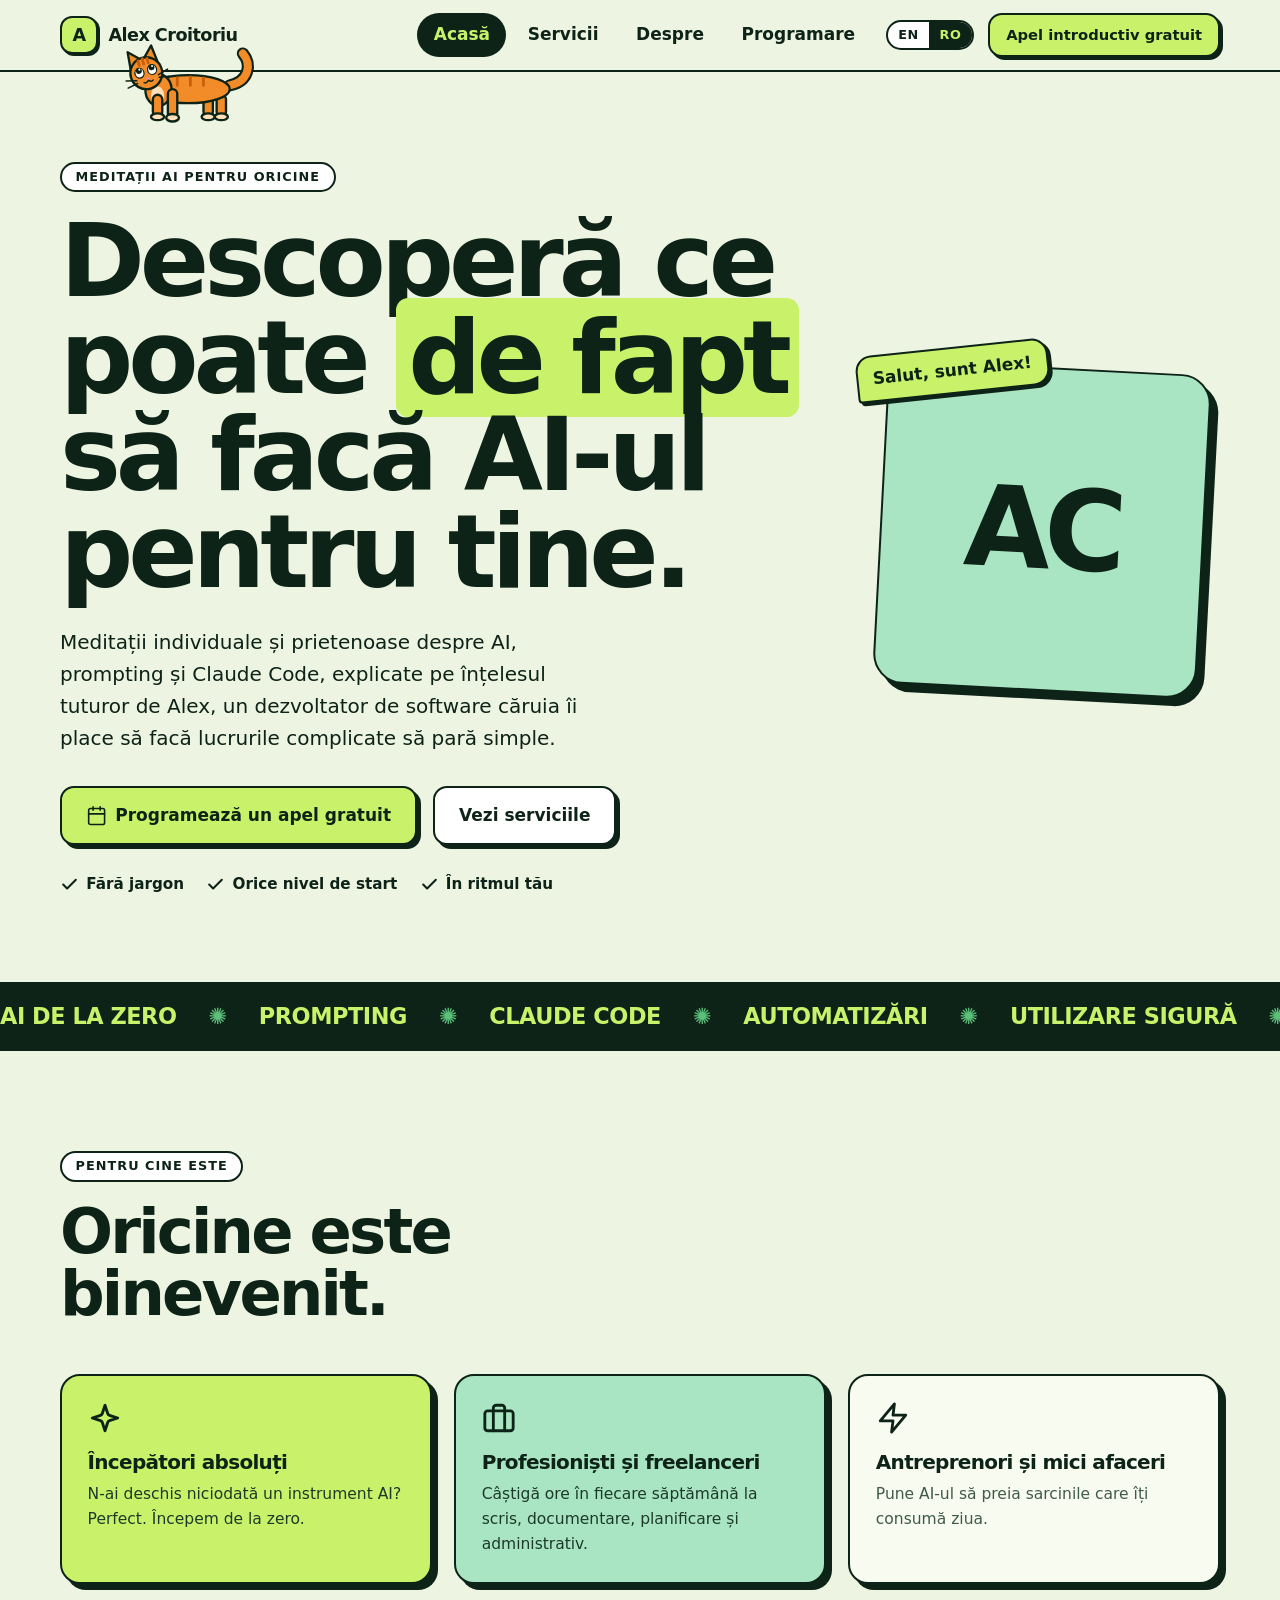
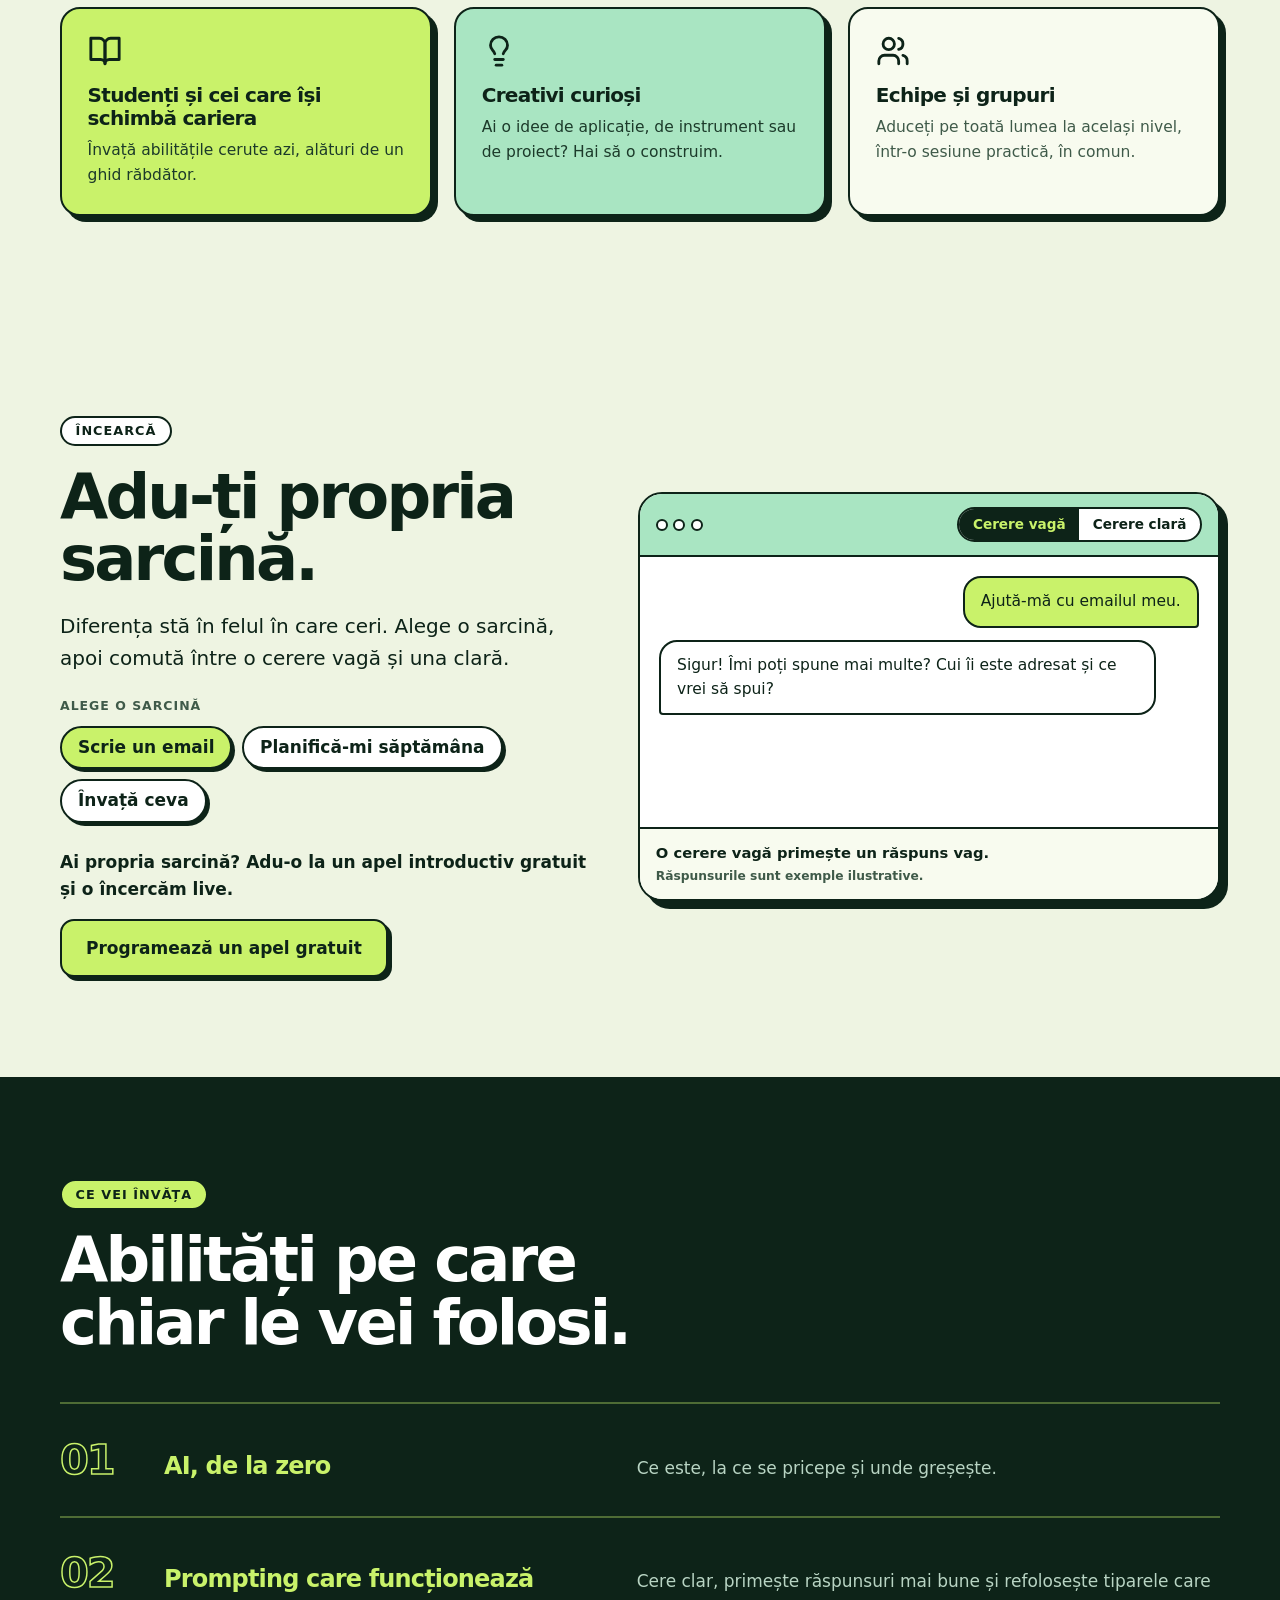
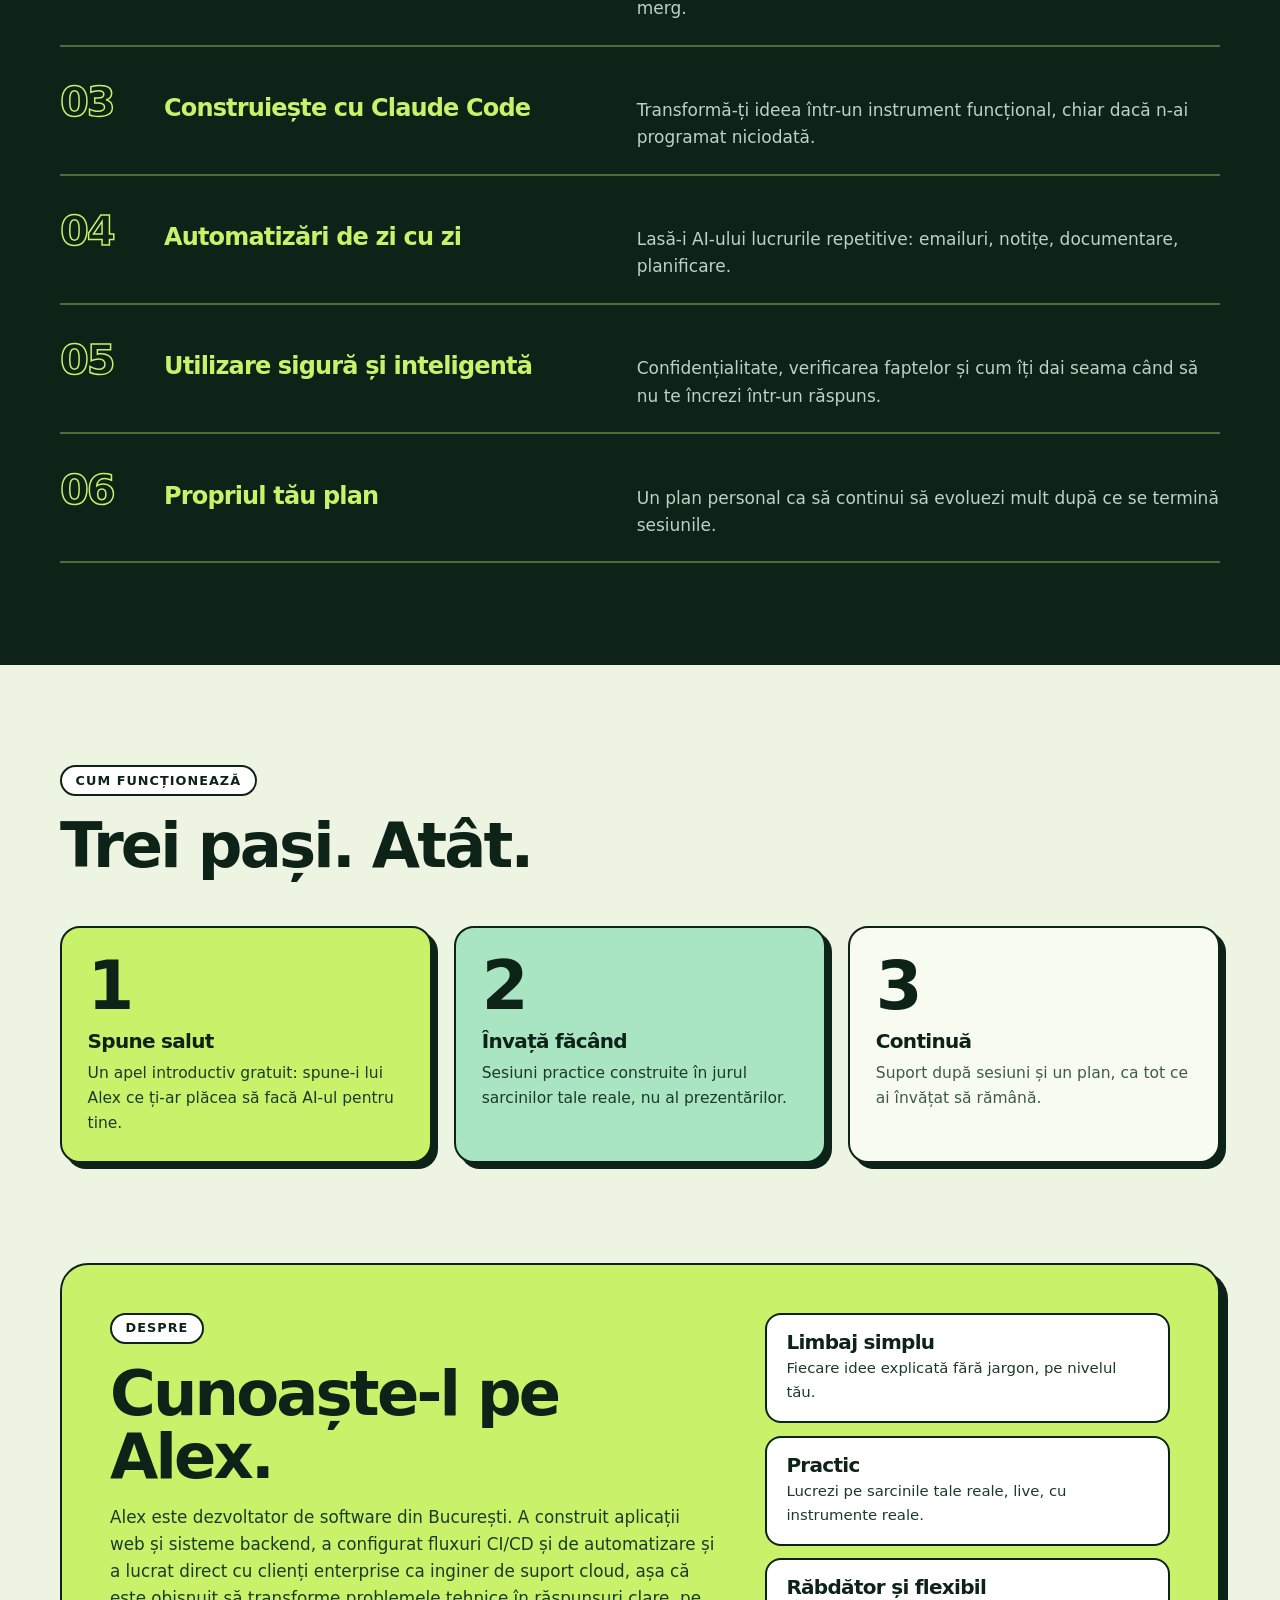
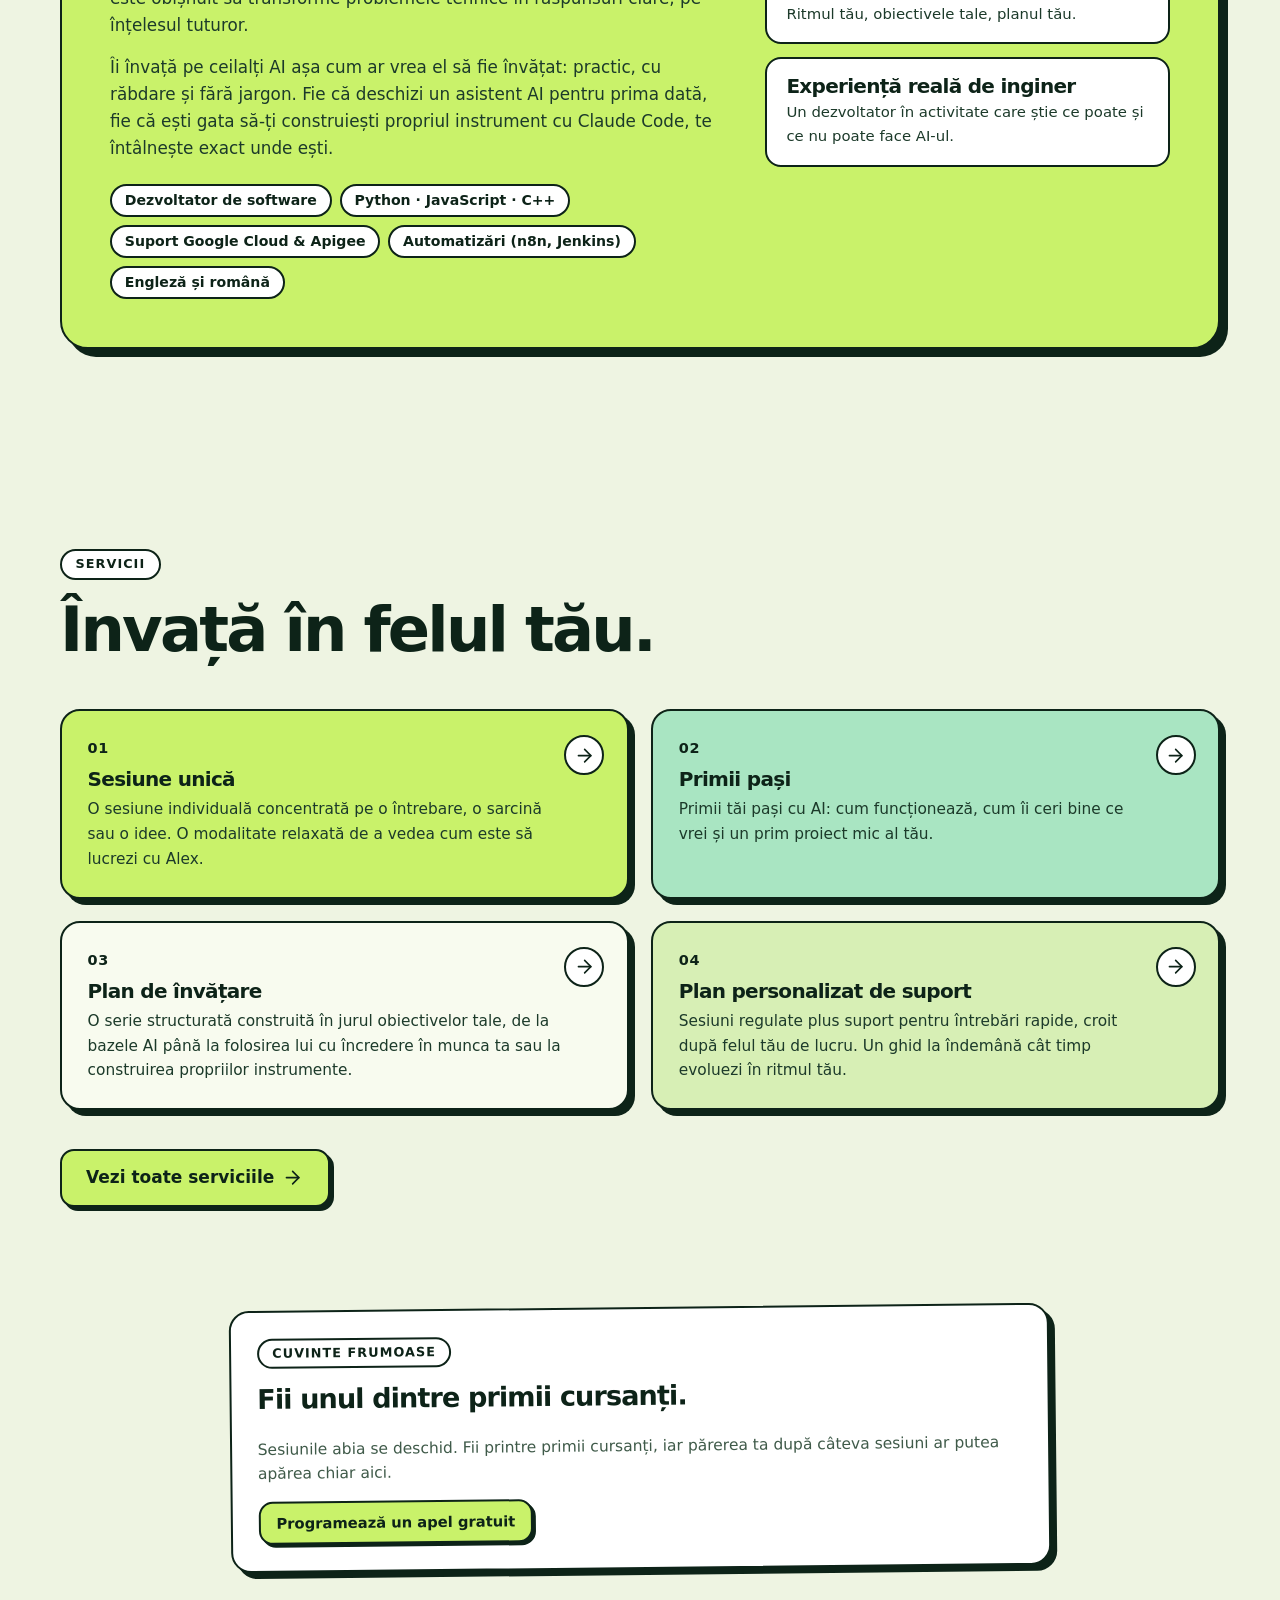
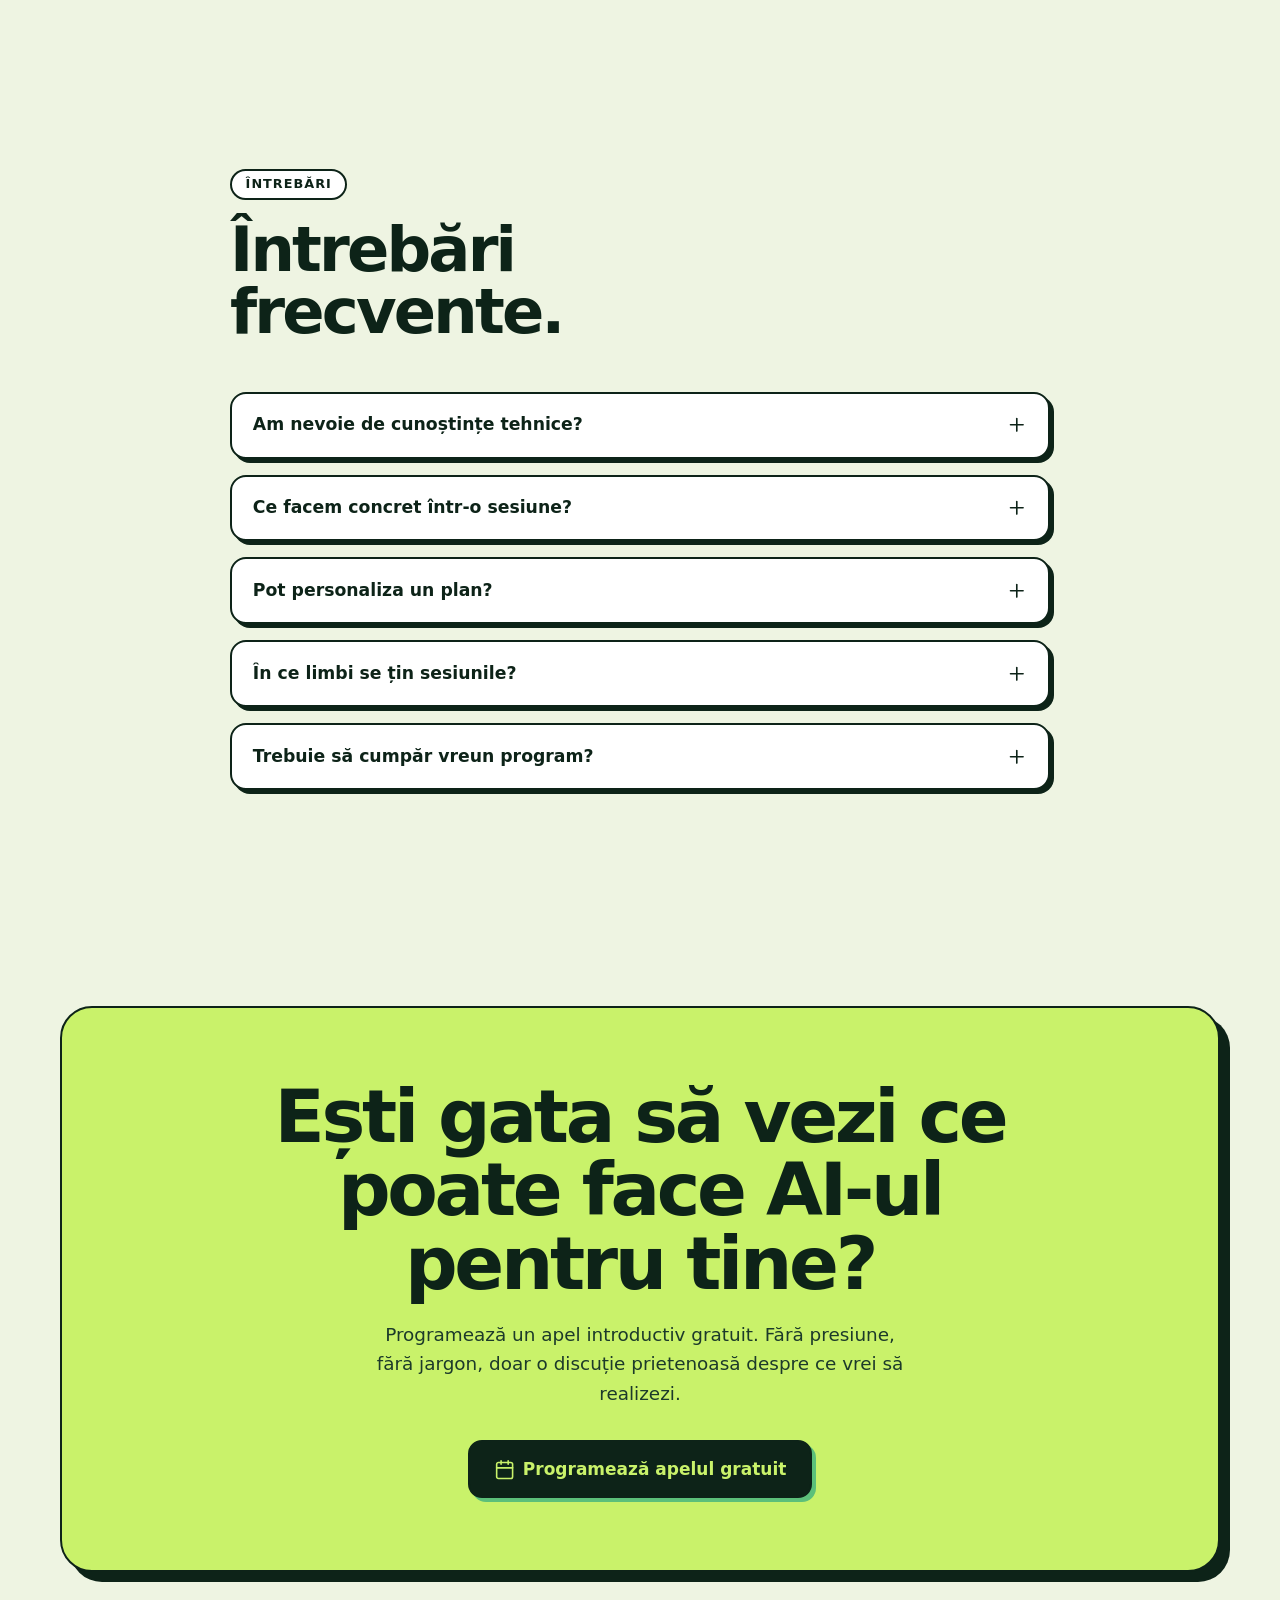
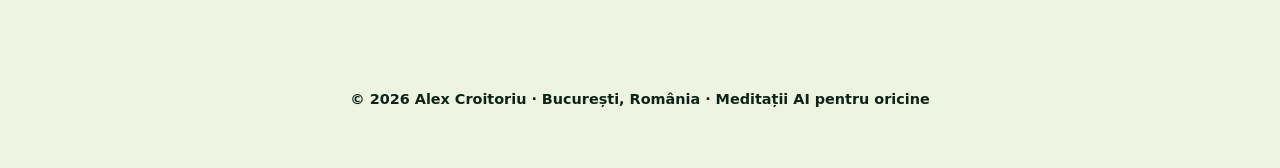
==== ro/index.html @ 7beb1622 "Favicon: lime A badge matching the logo Co-Authored-By: Claude Sonnet 5.5 <noreply@anthropic.com>" ====
<!doctype html>
<html lang="ro">
<head>
<meta charset="utf-8">
<meta name="viewport" content="width=device-width, initial-scale=1">
<title>Alex Croitoriu · Meditații AI pentru oricine</title>
<meta name="description" content="Meditații individuale și prietenoase despre AI, prompting și Claude Code, explicate pe înțelesul tuturor de dezvoltatorul de software Alex Croitoriu.">
<link rel="canonical" href="https://andreeaioan97-maker.github.io/alex-ai-tutoring/ro/">
<link rel="alternate" hreflang="en" href="https://andreeaioan97-maker.github.io/alex-ai-tutoring/">
<link rel="alternate" hreflang="ro" href="https://andreeaioan97-maker.github.io/alex-ai-tutoring/ro/">
<link rel="alternate" hreflang="x-default" href="https://andreeaioan97-maker.github.io/alex-ai-tutoring/">
<meta property="og:title" content="Alex Croitoriu · Meditații AI pentru oricine">
<meta property="og:description" content="Meditații individuale și prietenoase despre AI, prompting și Claude Code, explicate pe înțelesul tuturor de dezvoltatorul de software Alex Croitoriu.">
<meta property="og:type" content="website">
<meta property="og:url" content="https://andreeaioan97-maker.github.io/alex-ai-tutoring/ro/">
<meta property="og:locale" content="ro_RO">
<meta name="theme-color" content="#c9f26a">
<link rel="icon" href="data:image/svg+xml,%3Csvg xmlns='http://www.w3.org/2000/svg' viewBox='0 0 64 64'%3E%3Crect x='9' y='9' width='50' height='50' rx='13' fill='%230d2318'/%3E%3Crect x='4' y='4' width='50' height='50' rx='13' fill='%23c9f26a' stroke='%230d2318' stroke-width='4'/%3E%3Ctext x='29' y='41' text-anchor='middle' font-family='Arial,Helvetica,sans-serif' font-weight='900' font-size='32' fill='%230d2318'%3EA%3C/text%3E%3C/svg%3E">
<link rel="stylesheet" href="../assets/style.css?v=8e120575">
<script type="application/ld+json">{"@context":"https://schema.org","@type":"Person","name":"Alex Croitoriu","jobTitle":"Software developer & AI tutor","description":"Meditații individuale și prietenoase despre AI, prompting și Claude Code, explicate pe înțelesul tuturor de dezvoltatorul de software Alex Croitoriu.","url":"https://andreeaioan97-maker.github.io/alex-ai-tutoring/ro/","knowsLanguage":["en","ro"],"address":{"@type":"PostalAddress","addressLocality":"Bucharest","addressCountry":"RO"}}</script>
</head>
<body class="page-home">
<svg width="0" height="0" style="position:absolute" aria-hidden="true"><defs><symbol id="i-sparkles" viewBox="0 0 24 24"><path d="m12 3-1.9 5.8a2 2 0 0 1-1.3 1.3L3 12l5.8 1.9a2 2 0 0 1 1.3 1.3L12 21l1.9-5.8a2 2 0 0 1 1.3-1.3L21 12l-5.8-1.9a2 2 0 0 1-1.3-1.3z"/></symbol><symbol id="i-briefcase" viewBox="0 0 24 24"><rect x="2" y="7" width="20" height="14" rx="2"/><path d="M16 21V5a2 2 0 0 0-2-2h-4a2 2 0 0 0-2 2v16"/></symbol><symbol id="i-zap" viewBox="0 0 24 24"><path d="M13 2 3 14h9l-1 8 10-12h-9l1-8z"/></symbol><symbol id="i-book" viewBox="0 0 24 24"><path d="M2 3h6a4 4 0 0 1 4 4v14a3 3 0 0 0-3-3H2z"/><path d="M22 3h-6a4 4 0 0 0-4 4v14a3 3 0 0 1 3-3h7z"/></symbol><symbol id="i-bulb" viewBox="0 0 24 24"><path d="M15 14c.2-1 .7-1.7 1.5-2.5 1-.9 1.5-2.2 1.5-3.5A6 6 0 0 0 6 8c0 1 .2 2.2 1.5 3.5.7.7 1.3 1.5 1.5 2.5"/><path d="M9 18h6"/><path d="M10 22h4"/></symbol><symbol id="i-users" viewBox="0 0 24 24"><path d="M16 21v-2a4 4 0 0 0-4-4H6a4 4 0 0 0-4 4v2"/><circle cx="9" cy="7" r="4"/><path d="M22 21v-2a4 4 0 0 0-3-3.87"/><path d="M16 3.13a4 4 0 0 1 0 7.75"/></symbol><symbol id="i-message" viewBox="0 0 24 24"><path d="M21 15a2 2 0 0 1-2 2H7l-4 4V5a2 2 0 0 1 2-2h14a2 2 0 0 1 2 2z"/></symbol><symbol id="i-code" viewBox="0 0 24 24"><path d="m16 18 6-6-6-6"/><path d="m8 6-6 6 6 6"/></symbol><symbol id="i-shield" viewBox="0 0 24 24"><path d="M12 22s8-4 8-10V5l-8-3-8 3v7c0 6 8 10 8 10z"/></symbol><symbol id="i-compass" viewBox="0 0 24 24"><circle cx="12" cy="12" r="10"/><path d="m16.24 7.76-2.12 6.36-6.36 2.12 2.12-6.36z"/></symbol><symbol id="i-check" viewBox="0 0 24 24"><path d="M20 6 9 17l-5-5"/></symbol><symbol id="i-arrow" viewBox="0 0 24 24"><path d="M5 12h14"/><path d="m12 5 7 7-7 7"/></symbol><symbol id="i-plus" viewBox="0 0 24 24"><path d="M12 5v14"/><path d="M5 12h14"/></symbol><symbol id="i-calendar" viewBox="0 0 24 24"><rect x="3" y="4" width="18" height="18" rx="2"/><path d="M16 2v4"/><path d="M8 2v4"/><path d="M3 10h18"/></symbol><symbol id="i-left" viewBox="0 0 24 24"><path d="m15 18-6-6 6-6"/></symbol><symbol id="i-right" viewBox="0 0 24 24"><path d="m9 18 6-6-6-6"/></symbol></defs></svg>

<header class="top"><div class="wrap bar">
  <a class="brand" href="index.html" aria-label="Alex Croitoriu"><span class="logo" aria-hidden="true">A</span><span class="nm" aria-hidden="true"><span class="w"><i style="--i:1">A</i><i style="--i:2">l</i><i style="--i:3">e</i><i style="--i:4">x</i></span> <span class="w"><i style="--i:5">C</i><i style="--i:6">r</i><i style="--i:7">o</i><i style="--i:8">i</i><i style="--i:9">t</i><i style="--i:10">o</i><i style="--i:11">r</i><i style="--i:12">i</i><i style="--i:13">u</i></span></span></a>
  <nav class="links" aria-label="Principal">
    <a href="index.html" aria-current="page">Acasă</a>
    <a href="services.html">Servicii</a>
    <a href="index.html#about">Despre</a>
    <a href="book.html">Programare</a>
  </nav>
  <div class="langs" role="group" aria-label="Limba"><a href="../index.html" hreflang="en" lang="en" aria-label="English">EN</a><span aria-current="true" lang="ro">RO</span></div>
  <a class="btn btn-sm" href="book.html">Apel introductiv gratuit</a>
  <button class="menu-btn" aria-label="Meniu" aria-expanded="false"><span></span><span></span></button>
</div></header>
<div class="wrap cat-anchor"><svg class="cat" viewBox="0 0 160 80" aria-hidden="true"><g class="mv fadec"><g class="bw"><g class="pj" style="transform-origin:90px 76px"><g class="tailP" style="transform-origin:132px 42px"><path class="tail-k" d="M132 42 C152 38 156 20 146 8"/><path class="tail-o" d="M132 42 C152 38 156 20 146 8"/></g><rect class="o k" x="104" y="52" width="10" height="23" rx="5"/><rect class="o k" x="118" y="52" width="10" height="23" rx="5"/><ellipse class="l k" cx="109" cy="75.5" rx="7" ry="3.6"/><ellipse class="l k" cx="123" cy="75.5" rx="7" ry="3.6"/><g class="breathe" style="transform-origin:90px 62px"><ellipse class="o k" cx="88" cy="46" rx="44" ry="15"/><path class="stripe" d="M76 34v8M90 33v9M104 34v8"/></g><ellipse class="o k" cx="56" cy="47" rx="14" ry="17"/><ellipse class="l" cx="55" cy="53" rx="7" ry="10"/><rect class="o k" x="50" y="52" width="10" height="23" rx="5"/><ellipse class="l k" cx="55" cy="75.5" rx="7" ry="3.6"/><g class="paw" style="transform-origin:71px 48px"><rect class="o k" x="66" y="46" width="10" height="31" rx="5"/><ellipse class="l k" cx="71" cy="76.5" rx="6.8" ry="4"/></g><g transform="translate(43 29) rotate(-16)">
 <g class="ears" style="transform-origin:0 -10px"><path class="o k" d="M-15 -8 L-13 -27 L-1 -15 Z"/><path class="o k" d="M15 -8 L13 -27 L1 -15 Z"/></g><circle class="o k" r="17"/>
 <path class="stripe" d="M-5 -15v5M0 -16v6M5 -15v5"/>
 <g class="blink" style="transform-origin:0 -2px"><g class="look"><ellipse cx="-7" cy="-2" rx="4.8" ry="5.2" fill="#fff" stroke="#0d2318" stroke-width="1.3"/><ellipse cx="7" cy="-2" rx="4.8" ry="5.2" fill="#fff" stroke="#0d2318" stroke-width="1.3"/><circle class="eyef" cx="-7" cy="-4.6" r="3.2"/><circle class="eyef" cx="7" cy="-4.6" r="3.2"/><circle fill="#fff" cx="-6" cy="-5.7" r="1.1"/><circle fill="#fff" cx="8" cy="-5.7" r="1.1"/></g></g>
 <path class="nose" d="M-2.5 5 h5 l-2.5 3 z"/><path class="fine" d="M0 8 q-3 3 -5 1 M0 8 q3 3 5 1 M-12 5 l-11 -3 M-12 8 l-11 2 M12 5 l11 -3 M12 8 l11 2"/></g><path class="fine whoosh" d="M60 6 q7 -6 14 -1 M58 15 q9 -6 16 -1"/><path class="spark s1" d="M50 -6 l1.8 -4.6 l4.6 -1.8 l-4.6 -1.8 l-1.8 -4.6 l-1.8 4.6 l-4.6 1.8 l4.6 1.8z" transform="translate(0 6)"/><path class="spark s2" d="M70 -14 l1.4 -3.6 l3.6 -1.4 l-3.6 -1.4 l-1.4 -3.6 l-1.4 3.6 l-3.6 1.4 l3.6 1.4z" transform="translate(0 6)"/></g><ellipse class="dust" cx="50" cy="78" rx="6" ry="2.5"/><ellipse class="dust" cx="100" cy="78" rx="8" ry="2.5"/><ellipse class="dust" cx="130" cy="78" rx="5" ry="2"/></g></g></g></svg></div>
<main>
<section class="hero"><div class="wrap hero-grid">
  <div>
    <span class="label">Meditații AI pentru oricine</span>
    <h1>Descoperă ce poate <mark>de fapt</mark> să facă AI-ul pentru tine.</h1>
    <p class="lead">Meditații individuale și prietenoase despre AI, prompting și Claude Code, explicate pe înțelesul tuturor de Alex, un dezvoltator de software căruia îi place să facă lucrurile complicate să pară simple.</p>
    <div class="cta-row"><a class="btn" href="book.html"><svg class="ic " aria-hidden="true"><use href="#i-calendar"/></svg> Programează un apel gratuit</a><a class="btn btn-white" href="services.html">Vezi serviciile</a></div>
    <ul class="trust"><li><svg class="ic " aria-hidden="true"><use href="#i-check"/></svg>Fără jargon</li><li><svg class="ic " aria-hidden="true"><use href="#i-check"/></svg>Orice nivel de start</li><li><svg class="ic " aria-hidden="true"><use href="#i-check"/></svg>În ritmul tău</li></ul>
  </div>
  <div class="sticker-wrap">
    <div class="sticker" role="img" aria-label="Fotografia lui Alex (în curând)">AC</div>
    <span class="hi">Salut, sunt Alex!</span>
  </div>
</div></section>
<div class="strip" aria-hidden="true"><div class="strip-in"><span>AI de la zero</span><i>✺</i><span>Prompting</span><i>✺</i><span>Claude Code</span><i>✺</i><span>Automatizări</span><i>✺</i><span>Utilizare sigură</span><i>✺</i><span>Planul tău</span><i>✺</i><span>AI de la zero</span><i>✺</i><span>Prompting</span><i>✺</i><span>Claude Code</span><i>✺</i><span>Automatizări</span><i>✺</i><span>Utilizare sigură</span><i>✺</i><span>Planul tău</span><i>✺</i><span>AI de la zero</span><i>✺</i><span>Prompting</span><i>✺</i><span>Claude Code</span><i>✺</i><span>Automatizări</span><i>✺</i><span>Utilizare sigură</span><i>✺</i><span>Planul tău</span><i>✺</i><span>AI de la zero</span><i>✺</i><span>Prompting</span><i>✺</i><span>Claude Code</span><i>✺</i><span>Automatizări</span><i>✺</i><span>Utilizare sigură</span><i>✺</i><span>Planul tău</span><i>✺</i></div></div>

<section class="section"><div class="wrap">
  <div class="sec-head"><span class="label">Pentru cine este</span><h2>Oricine este binevenit.</h2></div>
  <div class="cards"><article class="stk s0"><svg class="ic " aria-hidden="true"><use href="#i-sparkles"/></svg><h3>Începători absoluți</h3><p>N-ai deschis niciodată un instrument AI? Perfect. Începem de la zero.</p></article><article class="stk s1"><svg class="ic " aria-hidden="true"><use href="#i-briefcase"/></svg><h3>Profesioniști și freelanceri</h3><p>Câștigă ore în fiecare săptămână la scris, documentare, planificare și administrativ.</p></article><article class="stk s2"><svg class="ic " aria-hidden="true"><use href="#i-zap"/></svg><h3>Antreprenori și mici afaceri</h3><p>Pune AI-ul să preia sarcinile care îți consumă ziua.</p></article><article class="stk s0"><svg class="ic " aria-hidden="true"><use href="#i-book"/></svg><h3>Studenți și cei care își schimbă cariera</h3><p>Învață abilitățile cerute azi, alături de un ghid răbdător.</p></article><article class="stk s1"><svg class="ic " aria-hidden="true"><use href="#i-bulb"/></svg><h3>Creativi curioși</h3><p>Ai o idee de aplicație, de instrument sau de proiect? Hai să o construim.</p></article><article class="stk s2"><svg class="ic " aria-hidden="true"><use href="#i-users"/></svg><h3>Echipe și grupuri</h3><p>Aduceți pe toată lumea la același nivel, într-o sesiune practică, în comun.</p></article></div>
</div></section>


<section class="section" id="try"><div class="wrap">
  <div class="demo" data-demo>
    <div>
      <span class="label">Încearcă</span>
      <h2>Adu-ți propria sarcină.</h2>
      <p class="lead">Diferența stă în felul în care ceri. Alege o sarcină, apoi comută între o cerere vagă și una clară.</p>
      <p class="mini-label">Alege o sarcină</p>
      <div class="task-chips" role="group" aria-label="Alege o sarcină"><button type="button" class="chip-btn" data-task="0" aria-pressed="true">Scrie un email</button><button type="button" class="chip-btn" data-task="1" aria-pressed="false">Planifică-mi săptămâna</button><button type="button" class="chip-btn" data-task="2" aria-pressed="false">Învață ceva</button></div>
      <p class="own">Ai propria sarcină? Adu-o la un apel introductiv gratuit și o încercăm live.</p>
      <a class="btn" href="book.html">Programează un apel gratuit</a>
    </div>
    <div class="chat">
      <div class="chat-top">
        <div class="dots" aria-hidden="true"><i></i><i></i><i></i></div>
        <div class="seg" role="tablist"><button type="button" role="tab" data-mode="vague" aria-selected="true">Cerere vagă</button><button type="button" role="tab" data-mode="clear" aria-selected="false">Cerere clară</button></div>
      </div>
      <div class="chat-body" aria-live="polite"><div class="bub me" data-q>Ajută-mă cu emailul meu.</div><div class="bub ai" data-a>Sigur! Îmi poți spune mai multe? Cui îi este adresat și ce vrei să spui?</div></div>
      <p class="chat-note"><span data-note>O cerere vagă primește un răspuns vag.</span> <small>Răspunsurile sunt exemple ilustrative.</small></p>
    </div>
  </div>
  <script type="application/json" id="demo-data">{"tasks":[{"label":"Scrie un email","vague":{"q":"Ajută-mă cu emailul meu.","a":"Sigur! Îmi poți spune mai multe? Cui îi este adresat și ce vrei să spui?"},"clear":{"q":"Rescrie acest email către proprietarul apartamentului despre centrala stricată. Politicos, dar ferm, sub 100 de cuvinte.","a":"Bună ziua, vă scriu despre centrala care s-a defectat săptămâna trecută. Puteți programa o reparație până vineri? Vă rog să-mi spuneți ce oră vi se potrivește. Mulțumesc!"}},{"label":"Planifică-mi săptămâna","vague":{"q":"Planifică-mi săptămâna.","a":"Sigur! Iată un plan general: lucru dimineața, mișcare după-amiaza, relaxare seara. Spune-mi mai multe pentru un plan potrivit."},"clear":{"q":"Planifică-mi săptămâna: lucrez 9–17, vreau sală de 3 ori, 30 de minute de engleză pe zi și duminica liberă. Fă un tabel.","a":"Lu: Lucru · Engleză 30′ · Sală\nMa: Lucru · Engleză 30′\nMi: Lucru · Engleză 30′ · Sală\nJo: Lucru · Engleză 30′\nVi: Lucru · Engleză 30′ · Sală\nSâ: Engleză 30′\nDu: Liber ☀"}},{"label":"Învață ceva","vague":{"q":"Explică blockchain.","a":"Blockchain este o tehnologie de registru distribuit care înregistrează tranzacții pe multe computere folosind funcții hash criptografice și mecanisme de consens…"},"clear":{"q":"Explică blockchain-ul ca pentru un copil de 12 ani, în 3 propoziții, cu un exemplu din viața de zi cu zi.","a":"Imaginează-ți un caiet al clasei pe care îl are fiecare elev. Când cineva împrumută un creion, toți notează asta. Nimeni nu poate trișa, pentru că toate caietele trebuie să arate la fel."}}],"noteVague":"O cerere vagă primește un răspuns vag.","noteClear":"Același AI, o cerere clară, un răspuns mult mai bun. Asta îl învață Alex."}</script>
</div></section>

<section class="section inkband"><div class="wrap">
  <div class="sec-head"><span class="label light">Ce vei învăța</span><h2>Abilități pe care chiar le vei folosi.</h2></div>
  <ol class="lrows"><li><span class="n">01</span><h3>AI, de la zero</h3><p>Ce este, la ce se pricepe și unde greșește.</p></li><li><span class="n">02</span><h3>Prompting care funcționează</h3><p>Cere clar, primește răspunsuri mai bune și refolosește tiparele care merg.</p></li><li><span class="n">03</span><h3>Construiește cu Claude Code</h3><p>Transformă-ți ideea într-un instrument funcțional, chiar dacă n-ai programat niciodată.</p></li><li><span class="n">04</span><h3>Automatizări de zi cu zi</h3><p>Lasă-i AI-ului lucrurile repetitive: emailuri, notițe, documentare, planificare.</p></li><li><span class="n">05</span><h3>Utilizare sigură și inteligentă</h3><p>Confidențialitate, verificarea faptelor și cum îți dai seama când să nu te încrezi într-un răspuns.</p></li><li><span class="n">06</span><h3>Propriul tău plan</h3><p>Un plan personal ca să continui să evoluezi mult după ce se termină sesiunile.</p></li></ol>
</div></section>

<section class="section"><div class="wrap">
  <div class="sec-head"><span class="label">Cum funcționează</span><h2>Trei pași. Atât.</h2></div>
  <div class="cards c3"><article class="stk s0"><span class="bignum">1</span><h3>Spune salut</h3><p>Un apel introductiv gratuit: spune-i lui Alex ce ți-ar plăcea să facă AI-ul pentru tine.</p></article><article class="stk s1"><span class="bignum">2</span><h3>Învață făcând</h3><p>Sesiuni practice construite în jurul sarcinilor tale reale, nu al prezentărilor.</p></article><article class="stk s2"><span class="bignum">3</span><h3>Continuă</h3><p>Suport după sesiuni și un plan, ca tot ce ai învățat să rămână.</p></article></div>
</div></section>

<section class="section tight" id="about"><div class="wrap">
  <div class="about">
    <div>
      <span class="label">Despre</span>
      <h2>Cunoaște-l pe Alex.</h2>
      <p>Alex este dezvoltator de software din București. A construit aplicații web și sisteme backend, a configurat fluxuri CI/CD și de automatizare și a lucrat direct cu clienți enterprise ca inginer de suport cloud, așa că este obișnuit să transforme problemele tehnice în răspunsuri clare, pe înțelesul tuturor.</p><p>Îi învață pe ceilalți AI așa cum ar vrea el să fie învățat: practic, cu răbdare și fără jargon. Fie că deschizi un asistent AI pentru prima dată, fie că ești gata să-ți construiești propriul instrument cu Claude Code, te întâlnește exact unde ești.</p>
      <ul class="chips"><li>Dezvoltator de software</li><li>Python · JavaScript · C++</li><li>Suport Google Cloud &amp; Apigee</li><li>Automatizări (n8n, Jenkins)</li><li>Engleză și română</li></ul>
    </div>
    <div class="pillars"><div><h3>Limbaj simplu</h3><p>Fiecare idee explicată fără jargon, pe nivelul tău.</p></div><div><h3>Practic</h3><p>Lucrezi pe sarcinile tale reale, live, cu instrumente reale.</p></div><div><h3>Răbdător și flexibil</h3><p>Ritmul tău, obiectivele tale, planul tău.</p></div><div><h3>Experiență reală de inginer</h3><p>Un dezvoltator în activitate care știe ce poate și ce nu poate face AI-ul.</p></div></div>
  </div>
</div></section>

<section class="section"><div class="wrap">
  <div class="sec-head"><span class="label">Servicii</span><h2>Învață în felul tău.</h2></div>
  <div class="minis"><a class="mini s0" href="services.html"><span class="slabno">01</span><h3>Sesiune unică</h3><p>O sesiune individuală concentrată pe o întrebare, o sarcină sau o idee. O modalitate relaxată de a vedea cum este să lucrezi cu Alex.</p><span class="go"><svg class="ic " aria-hidden="true"><use href="#i-arrow"/></svg></span></a><a class="mini s1" href="services.html"><span class="slabno">02</span><h3>Primii pași</h3><p>Primii tăi pași cu AI: cum funcționează, cum îi ceri bine ce vrei și un prim proiect mic al tău.</p><span class="go"><svg class="ic " aria-hidden="true"><use href="#i-arrow"/></svg></span></a><a class="mini s2" href="services.html"><span class="slabno">03</span><h3>Plan de învățare</h3><p>O serie structurată construită în jurul obiectivelor tale, de la bazele AI până la folosirea lui cu încredere în munca ta sau la construirea propriilor instrumente.</p><span class="go"><svg class="ic " aria-hidden="true"><use href="#i-arrow"/></svg></span></a><a class="mini s3" href="services.html"><span class="slabno">04</span><h3>Plan personalizat de suport</h3><p>Sesiuni regulate plus suport pentru întrebări rapide, croit după felul tău de lucru. Un ghid la îndemână cât timp evoluezi în ritmul tău.</p><span class="go"><svg class="ic " aria-hidden="true"><use href="#i-arrow"/></svg></span></a></div>
  <p class="more"><a class="btn" href="services.html">Vezi toate serviciile <svg class="ic " aria-hidden="true"><use href="#i-arrow"/></svg></a></p>
</div></section>

<section class="section tight"><div class="wrap narrow">
  <div class="stk kind">
    <span class="label">Cuvinte frumoase</span>
    <h3>Fii unul dintre primii cursanți.</h3>
    <p>Sesiunile abia se deschid. Fii printre primii cursanți, iar părerea ta după câteva sesiuni ar putea apărea chiar aici.</p>
    <a class="btn btn-sm" href="book.html">Programează un apel gratuit</a>
  </div>
</div></section>


<section class="section"><div class="wrap narrow">
  <div class="sec-head"><span class="label">Întrebări</span><h2>Întrebări frecvente.</h2></div>
  <div class="faq"><details><summary><span>Am nevoie de cunoștințe tehnice?</span><svg class="ic " aria-hidden="true"><use href="#i-plus"/></svg></summary><p>Deloc. Alex lucrează atât cu începători absoluți, cât și cu profesioniști cu experiență și pornește de unde ești tu.</p></details><details><summary><span>Ce facem concret într-o sesiune?</span><svg class="ic " aria-hidden="true"><use href="#i-plus"/></svg></summary><p>Pornim de la ceva ce vrei să rezolvi (un text, un plan, o documentare, o idee) și lucrăm împreună, live, cu instrumente AI reale.</p></details><details><summary><span>Pot personaliza un plan?</span><svg class="ic " aria-hidden="true"><use href="#i-plus"/></svg></summary><p>Da. Fiecare plan începe cu o scurtă discuție despre obiectivele tale, iar Planurile personalizate de suport sunt croite complet pe măsura ta.</p></details><details><summary><span>În ce limbi se țin sesiunile?</span><svg class="ic " aria-hidden="true"><use href="#i-plus"/></svg></summary><p>În engleză sau în română, cea în care te simți mai confortabil.</p></details><details><summary><span>Trebuie să cumpăr vreun program?</span><svg class="ic " aria-hidden="true"><use href="#i-plus"/></svg></summary><p>Multe instrumente AI au versiuni gratuite. Alex te ajută să afli de ce ai nevoie cu adevărat înainte să cheltuiești ceva.</p></details></div>
</div></section>

<section class="section"><div class="wrap">
  <div class="cta">
    <h2>Ești gata să vezi ce poate face AI-ul pentru tine?</h2>
    <p>Programează un apel introductiv gratuit. Fără presiune, fără jargon, doar o discuție prietenoasă despre ce vrei să realizezi.</p>
    <a class="btn btn-ink" href="book.html"><svg class="ic " aria-hidden="true"><use href="#i-calendar"/></svg> Programează apelul gratuit</a>
  </div>
</div></section>
</main>
<footer class="foot"><div class="wrap">© 2026 Alex Croitoriu · București, România · Meditații AI pentru oricine</div></footer>
<script src="../assets/config.js?v=a0158454"></script>
<script src="../assets/site.js?v=f5478ac0"></script>
</body>
</html>
---- assets/style.css ----
*,*::before,*::after{box-sizing:border-box}
*{margin:0}
html{scroll-behavior:smooth;-webkit-text-size-adjust:100%;scroll-padding-top:90px}
body{min-height:100vh;text-rendering:optimizeLegibility;-webkit-font-smoothing:antialiased;overflow-x:hidden}
img,svg{display:block;max-width:100%}
a{color:inherit;text-decoration:none}
button{font:inherit;color:inherit;background:none;border:0;cursor:pointer}
ul,ol{padding:0;list-style:none}
.ic{width:1.25em;height:1.25em;flex:none;fill:none;stroke:currentColor;stroke-width:1.8;stroke-linecap:round;stroke-linejoin:round}
.wrap{width:min(var(--max,1120px),100% - 40px);margin-inline:auto}
.menu-btn{display:none;width:44px;height:44px;align-items:center;justify-content:center;flex-direction:column;gap:6px;border-radius:12px}
.menu-btn span{display:block;width:22px;height:2px;background:currentColor;border-radius:2px;transition:transform .2s}
.nav-open .menu-btn span:first-child{transform:translateY(4px) rotate(45deg)}
.nav-open .menu-btn span:last-child{transform:translateY(-4px) rotate(-45deg)}
details>summary{list-style:none;cursor:pointer}
details>summary::-webkit-details-marker{display:none}
details>summary .ic{transition:transform .2s}
details[open]>summary .ic{transform:rotate(45deg)}
:focus-visible{outline:3px solid var(--focus,currentColor);outline-offset:3px}
@media (prefers-reduced-motion:reduce){html{scroll-behavior:auto}*,*::before,*::after{animation:none!important;transition:none!important}}
.sr{position:absolute;width:1px;height:1px;overflow:hidden;clip:rect(0 0 0 0);white-space:nowrap}
/* Option 5 · Lime & Ink */
:root{--bg:#eef4e2;--ink:#0d2318;--lime:#c9f26a;--mint:#a9e5c2;--leaf:#5cc07a;--pale:#f8fbef;--muted:#3f5a49;--focus:#0d2318;--max:1160px;--r:20px;--sh:6px 6px 0 var(--ink)}
body{font:17px/1.6 system-ui,-apple-system,"Segoe UI",Roboto,sans-serif;color:var(--ink);background:var(--bg)}
h1,h2,h3{font-weight:850;letter-spacing:-.035em;line-height:1}
h1{font-size:clamp(2.8rem,8.2vw,6.4rem);letter-spacing:-.05em;line-height:.95}
h2{font-size:clamp(2.1rem,5vw,3.9rem);letter-spacing:-.045em}
h3{font-size:1.25rem;line-height:1.15}
p{color:var(--muted)}
mark{background:var(--lime);color:var(--ink);padding:0 .12em;border-radius:.12em;box-decoration-break:clone;-webkit-box-decoration-break:clone}
.label{display:inline-block;border:2px solid var(--ink);background:#fff;border-radius:999px;padding:.2rem .85rem;font-weight:800;font-size:.8rem;letter-spacing:.08em;text-transform:uppercase;margin-bottom:1.2rem}
.label.light{background:var(--lime);color:var(--ink)}

.btn{display:inline-flex;align-items:center;justify-content:center;gap:.5rem;padding:.85rem 1.5rem;border:2px solid var(--ink);border-radius:14px;background:var(--lime);color:var(--ink);font-weight:800;box-shadow:4px 4px 0 var(--ink);transition:transform .12s,box-shadow .12s}
.btn:hover{transform:translate(3px,3px);box-shadow:1px 1px 0 var(--ink)}
.btn-white{background:#fff}
.btn-ink{background:var(--ink);color:var(--lime);box-shadow:4px 4px 0 var(--leaf)}
.btn-sm{padding:.5rem 1rem;font-size:.92rem;box-shadow:3px 3px 0 var(--ink)}
.btn-block{width:100%}

.top{position:sticky;top:0;z-index:20;background:var(--bg);border-bottom:2px solid var(--ink)}
.bar{position:relative;display:flex;align-items:center;gap:1.2rem;min-height:70px}
.brand{display:flex;align-items:center;gap:.65rem;font-weight:850;letter-spacing:-.03em;font-size:1.1rem;margin-right:auto}
.logo{width:38px;height:38px;border:2px solid var(--ink);border-radius:12px;background:var(--lime);display:grid;place-items:center;font-weight:900;box-shadow:2px 2px 0 var(--ink)}
.links{display:flex;gap:.3rem}
.links a{padding:.4rem .9rem;border-radius:999px;font-weight:700;border:2px solid transparent}
.links a:hover{border-color:var(--ink)}
.links a[aria-current]{background:var(--ink);color:var(--lime)}

.hero{padding:clamp(40px,7vw,90px) 0 clamp(48px,7vw,86px)}
.hero-grid{display:grid;grid-template-columns:1.35fr .65fr;gap:clamp(2rem,5vw,4rem);align-items:center}
.lead{font-size:1.25rem;max-width:34rem;margin:1.6rem 0 2rem;color:var(--ink)}
.cta-row{display:flex;flex-wrap:wrap;gap:1rem}
.hero-sm{padding-bottom:44px}
.hero-sm .lead{margin-bottom:0}
.sticker-wrap{position:relative;padding:1rem}
.sticker{aspect-ratio:1;border:2px solid var(--ink);border-radius:30px;background:var(--mint);transform:rotate(3deg);box-shadow:8px 8px 0 var(--ink);display:grid;place-items:center;font-size:clamp(4rem,9vw,7rem);font-weight:900;letter-spacing:-.06em}
.hi{position:absolute;top:-4px;left:-8px;transform:rotate(-6deg);background:var(--lime);border:2px solid var(--ink);border-radius:16px 16px 16px 4px;padding:.5rem .9rem;font-weight:850;box-shadow:3px 3px 0 var(--ink)}

.strip{background:var(--ink);color:var(--lime);overflow:hidden;border-block:2px solid var(--ink);padding:.9rem 0;white-space:nowrap}
.strip-in{display:inline-flex;gap:2rem;animation:run 40s linear infinite;font-weight:850;font-size:1.4rem;letter-spacing:-.02em;text-transform:uppercase}
.strip-in i{font-style:normal;color:var(--leaf)}
@keyframes run{to{transform:translateX(-50%)}}

.section{padding:clamp(52px,8vw,100px) 0}
.section.tight{padding-top:0}
.narrow{--max:820px}
.sec-head{margin-bottom:clamp(1.8rem,4vw,3rem)}
.sec-head h2{max-width:14ch}
.cards{display:grid;grid-template-columns:repeat(3,1fr);gap:1.4rem}
.stk{border:2px solid var(--ink);border-radius:var(--r);padding:1.6rem;box-shadow:var(--sh);background:var(--pale);transition:transform .15s,box-shadow .15s}
.cards .stk:hover{transform:translate(-3px,-3px);box-shadow:9px 9px 0 var(--ink)}
.stk>.ic{width:34px;height:34px;margin-bottom:1rem;stroke-width:2}
.stk p{margin-top:.5rem;font-size:.97rem}
.s0{background:var(--lime)}.s1{background:var(--mint)}.s2{background:var(--pale)}.s3{background:#d7efb5}
.s0 p,.s1 p{color:#1c3a2a}
.bignum{display:block;font-size:4.2rem;font-weight:900;line-height:1;letter-spacing:-.06em;margin-bottom:.6rem}

.inkband{background:var(--ink);color:#fff;border-block:2px solid var(--ink)}
.inkband h2{color:#fff}
.lrows li{display:grid;grid-template-columns:5rem 1fr 1.3fr;gap:1.5rem;align-items:baseline;padding:1.4rem 0;border-top:2px solid rgba(201,242,106,.35)}
.lrows li:last-child{border-bottom:2px solid rgba(201,242,106,.35)}
.lrows .n{font-size:2.6rem;font-weight:900;letter-spacing:-.05em;color:transparent;-webkit-text-stroke:1.5px var(--lime)}
.lrows h3{color:var(--lime);font-size:1.5rem}
.lrows p{color:#b8d4c3}

.about{display:grid;grid-template-columns:1.2fr .8fr;gap:clamp(1.5rem,4vw,3rem);background:var(--lime);border:2px solid var(--ink);border-radius:28px;box-shadow:8px 8px 0 var(--ink);padding:clamp(1.5rem,4vw,3rem)}
.about p{color:#1c3a2a;margin-top:1rem;font-size:1.05rem}
.chips{display:flex;flex-wrap:wrap;gap:.5rem;margin-top:1.4rem}
.chips li{background:#fff;border:2px solid var(--ink);border-radius:999px;padding:.2rem .8rem;font-weight:750;font-size:.88rem}
.pillars{display:grid;gap:.8rem;align-content:start}
.pillars div{background:#fff;border:2px solid var(--ink);border-radius:16px;padding:1rem 1.2rem}
.pillars p{margin-top:.2rem;font-size:.93rem}

.minis{display:grid;grid-template-columns:repeat(2,1fr);gap:1.4rem}
.mini{position:relative;border:2px solid var(--ink);border-radius:var(--r);box-shadow:var(--sh);padding:1.6rem 4rem 1.6rem 1.6rem;transition:transform .15s,box-shadow .15s}
.mini:hover{transform:translate(-3px,-3px);box-shadow:9px 9px 0 var(--ink)}
.mini p{margin-top:.4rem;font-size:.96rem;color:#1c3a2a}
.mini .go{position:absolute;right:1.4rem;top:1.5rem;width:40px;height:40px;border:2px solid var(--ink);border-radius:50%;background:#fff;display:grid;place-items:center}
.slabno{display:block;font-weight:900;font-size:.9rem;letter-spacing:.05em;margin-bottom:.5rem}
.more{margin-top:2.4rem}
.slot{display:flex;gap:1rem;align-items:center;background:#fff;box-shadow:var(--sh);transform:rotate(-.6deg)}
.slot>.ic{margin:0}

.faq details{border:2px solid var(--ink);border-radius:16px;background:#fff;padding:1.1rem 1.3rem;margin-bottom:1rem;box-shadow:4px 4px 0 var(--ink)}
.faq details[open]{background:var(--lime)}
.faq summary{display:flex;justify-content:space-between;gap:1rem;align-items:center;font-weight:800;font-size:1.08rem}
.faq details p{margin-top:.7rem;color:#1c3a2a}

.cta{border:2px solid var(--ink);border-radius:32px;background:var(--lime);box-shadow:10px 10px 0 var(--ink);padding:clamp(2rem,6vw,4.5rem);text-align:center}
.cta h2{font-size:clamp(2.2rem,6vw,4.6rem);max-width:16ch;margin:0 auto}
.cta p{color:#1c3a2a;max-width:34rem;margin:1.2rem auto 2rem;font-size:1.15rem}
.foot{padding:1rem 0 3.5rem;text-align:center;font-weight:650;font-size:.9rem}

/* services page */
.slabs{display:grid;gap:1.6rem}
.slab{position:relative;display:grid;grid-template-columns:1fr 1.4fr 15rem;gap:1.8rem;align-items:start;border:2px solid var(--ink);border-radius:var(--r);box-shadow:var(--sh);padding:1.8rem}
.slab h3{font-size:1.7rem}
.slab p{color:#1c3a2a}
.tag{display:inline-block;margin-top:.7rem;border:2px solid var(--ink);border-radius:999px;background:#fff;padding:.05rem .65rem;font-size:.74rem;font-weight:800;letter-spacing:.06em;text-transform:uppercase}
.ticks{display:grid;gap:.4rem;margin-top:1rem;font-weight:600;font-size:.95rem}
.ticks li{display:flex;gap:.5rem;align-items:flex-start}
.ticks .ic{margin-top:.2em;width:1.05em;height:1.05em;stroke-width:2.6}
.slab-r{display:grid;gap:1rem}
.price{display:grid;gap:.1rem}
.amt{font-size:2.4rem;font-weight:900;letter-spacing:-.05em;line-height:1}
.price .note{font-size:.82rem;font-weight:600}
.slab.featured{transform:rotate(-.4deg)}
.stamp{position:absolute;top:-16px;right:20px;background:var(--ink);color:var(--lime);border-radius:999px;padding:.3rem .9rem;font-weight:850;font-size:.8rem;transform:rotate(3deg);letter-spacing:.04em;text-transform:uppercase}
.slab.group{margin-top:1.6rem;background:#fff}
.inc{display:grid;grid-template-columns:repeat(4,1fr);gap:1rem}
.inc li{display:flex;gap:.7rem;align-items:center;border:2px solid var(--lime);border-radius:16px;padding:1.1rem;font-weight:700;color:#fff}
.inc .ic{color:var(--lime);stroke-width:2.6}

@media (prefers-reduced-motion:reduce){.strip-in{animation:none}}
@media (max-width:1000px){
  .hero-grid,.about{grid-template-columns:1fr}
  .sticker-wrap{max-width:340px}
  .cards{grid-template-columns:repeat(2,1fr)}
  .slab{grid-template-columns:1fr 1fr}
  .slab-r{grid-column:1 / -1;grid-template-columns:1fr 1fr;align-items:end}
  .inc{grid-template-columns:1fr 1fr}
}
@media (max-width:820px){
  .menu-btn{display:flex;border:2px solid var(--ink)}
  .bar .btn-sm{display:none}
  .links{display:none;position:absolute;left:-20px;right:-20px;top:100%;flex-direction:column;background:var(--bg);border-bottom:2px solid var(--ink);padding:.6rem 20px 1rem}
  .nav-open .links{display:flex}
  .lrows li{grid-template-columns:3.5rem 1fr}
  .lrows li p{grid-column:2}
}
@media (max-width:640px){
  .cards,.minis,.slab,.inc{grid-template-columns:1fr}
  .slab-r{grid-template-columns:1fr}
  .slab.featured{transform:none}
  .cta{box-shadow:6px 6px 0 var(--ink)}
}

/* ---- additions for the final site ---- */
.sticker img{width:100%;height:100%;object-fit:cover;border-radius:inherit}
.bar{gap:.9rem}
.langs{display:flex;border:2px solid var(--ink);border-radius:999px;overflow:hidden;background:#fff;font-weight:850;font-size:.8rem;letter-spacing:.04em}
.langs a,.langs span{padding:.3rem .65rem;line-height:1.25}
.langs a:hover{background:var(--lime)}
.langs [aria-current]{background:var(--ink);color:var(--lime)}
.next-head{margin-top:clamp(2.5rem,6vw,4.5rem)}
.next-head h2{max-width:none}
.kind{background:#fff;display:grid;gap:.9rem;justify-items:start;transform:rotate(-.6deg)}
.kind .label{margin-bottom:0}
.kind h3{font-size:1.7rem}

/* demo */
.demo{display:grid;grid-template-columns:.95fr 1.05fr;gap:clamp(1.5rem,4vw,3.5rem);align-items:center}
.demo .lead{margin:1.2rem 0 1.4rem}
.mini-label{font-size:.78rem;font-weight:800;letter-spacing:.08em;text-transform:uppercase;margin-bottom:.6rem}
.task-chips{display:flex;flex-wrap:wrap;gap:.6rem;margin-bottom:1.6rem}
.chip-btn{border:2px solid var(--ink);border-radius:999px;background:#fff;padding:.4rem 1rem;font-weight:800;box-shadow:3px 3px 0 var(--ink);transition:transform .12s,box-shadow .12s}
.chip-btn:hover{transform:translate(2px,2px);box-shadow:1px 1px 0 var(--ink)}
.chip-btn[aria-pressed="true"]{background:var(--lime)}
.own{margin-bottom:1rem;color:var(--ink);font-weight:600}
.chat{border:2px solid var(--ink);border-radius:24px;background:#fff;box-shadow:8px 8px 0 var(--ink);overflow:hidden}
.chat-top{display:flex;justify-content:space-between;align-items:center;gap:1rem;padding:.8rem 1rem;border-bottom:2px solid var(--ink);background:var(--mint)}
.dots{display:flex;gap:.35rem}.dots i{width:12px;height:12px;border-radius:50%;border:2px solid var(--ink);background:#fff}
.seg{display:flex;border:2px solid var(--ink);border-radius:999px;overflow:hidden;background:#fff}
.seg button{padding:.3rem .85rem;font-weight:800;font-size:.85rem}
.seg button[aria-selected="true"]{background:var(--ink);color:var(--lime)}
.chat-body{padding:1.2rem;display:grid;gap:.8rem;min-height:270px;align-content:start}
.bub{max-width:92%;padding:.75rem 1rem;border:2px solid var(--ink);border-radius:18px;font-size:.97rem;line-height:1.5;white-space:pre-line;color:var(--ink)}
.bub.me{margin-left:auto;background:var(--lime);border-bottom-right-radius:4px}
.bub.ai{background:#fff;border-bottom-left-radius:4px}
.chat-note{padding:.75rem 1rem;border-top:2px solid var(--ink);background:var(--pale);font-weight:750;font-size:.92rem;color:var(--ink)}
.chat-note small{display:block;font-weight:600;color:var(--muted);margin-top:.15rem}

/* booking */
.book{display:grid;grid-template-columns:1.05fr .95fr;gap:clamp(1.4rem,3vw,2.4rem);align-items:start}
.panel{border:2px solid var(--ink);border-radius:var(--r);box-shadow:var(--sh);background:#fff;padding:clamp(1.1rem,3vw,1.8rem)}
.panel h2{font-size:1.45rem;letter-spacing:-.03em;margin-bottom:1.1rem;display:flex;align-items:center;gap:.6rem;max-width:none}
.panel h2.second{margin-top:1.8rem}
.stepn{display:inline-grid;place-items:center;flex:none;width:32px;height:32px;border-radius:50%;background:var(--lime);border:2px solid var(--ink);font-size:.9rem;font-weight:900}
.cal-head{display:flex;justify-content:space-between;align-items:center;margin-bottom:.8rem}
.cal-head strong{font-size:1.15rem;text-transform:capitalize}
.cal-nav{display:flex;gap:.45rem}
.cal-nav button{width:38px;height:38px;border:2px solid var(--ink);border-radius:12px;background:#fff;display:grid;place-items:center;box-shadow:2px 2px 0 var(--ink)}
.cal-nav button:hover:not(:disabled){background:var(--lime)}
.cal-nav button:disabled{opacity:.3;box-shadow:none;cursor:not-allowed}
.cal-grid{display:grid;grid-template-columns:repeat(7,minmax(0,1fr));gap:6px}
.cal-dow{font-size:.7rem;font-weight:800;text-transform:uppercase;text-align:center;color:var(--muted);padding:.2rem 0}
.cal-day{aspect-ratio:1;min-height:36px;border:2px solid var(--ink);border-radius:12px;background:#fff;font-weight:800;display:grid;place-items:center;transition:background .1s}
.cal-day:hover:not(:disabled){background:var(--lime)}
.cal-day[aria-pressed="true"]{background:var(--ink);color:var(--lime)}
.cal-day:disabled{border-color:#c9d4c2;color:#b1bdab;background:transparent;cursor:not-allowed}
.cal-day.today{box-shadow:inset 0 0 0 2px var(--leaf)}
.cal-blank{visibility:hidden}
.windows{display:grid;grid-template-columns:repeat(2,minmax(0,1fr));gap:.7rem}
.win{border:2px solid var(--ink);border-radius:14px;background:#fff;padding:.7rem .9rem;font-weight:800;text-align:left;transition:background .1s}
.win small{display:block;font-weight:600;color:var(--muted)}
.win:hover{background:var(--pale)}
.win[aria-pressed="true"]{background:var(--lime)}
.win[aria-pressed="true"] small{color:var(--ink)}
.note-tz{font-size:.85rem;color:var(--muted);margin-top:1rem}
.fld{display:grid;gap:.35rem;margin-bottom:1rem}
.fld label{font-weight:800;font-size:.92rem}
.fld input,.fld select,.fld textarea{font:inherit;border:2px solid var(--ink);border-radius:12px;padding:.7rem .85rem;background:var(--pale);color:var(--ink);width:100%}
.fld textarea{min-height:96px;resize:vertical}
.fld input:focus-visible,.fld select:focus-visible,.fld textarea:focus-visible{outline:3px solid var(--leaf);outline-offset:2px}
.summary{border:2px dashed var(--ink);border-radius:14px;padding:.8rem 1rem;margin:1.2rem 0;background:var(--pale);line-height:1.6}
.summary span{font-weight:600;color:var(--muted)}
.err{color:#8a1c1c;font-weight:700;margin-top:.7rem;min-height:1.3em}
.ok{border:2px solid var(--ink);background:var(--lime);border-radius:14px;padding:1rem;margin-top:.6rem;font-weight:700;color:var(--ink)}
.ok pre{white-space:pre-wrap;font:600 .85rem/1.5 ui-monospace,SFMono-Regular,Menlo,monospace;margin-top:.7rem;font-weight:600}
.alt{margin-top:1rem}
.alt[hidden],.ok[hidden]{display:none}

@media (max-width:1000px){
  .demo,.book{grid-template-columns:1fr}
}
@media (max-width:820px){
  .menu-btn{order:5}
  .brand{margin-right:auto}
}
@media (max-width:480px){
  .bar{gap:.5rem}
  .brand{font-size:1rem;gap:.5rem}
  .logo{width:34px;height:34px}
  .langs a,.langs span{padding:.28rem .55rem}
  .chat-top{flex-wrap:wrap}
  .panel h2{font-size:1.25rem}
  .cal-grid{gap:4px}
}

.trust{display:flex;flex-wrap:wrap;gap:.4rem 1.4rem;margin-top:1.7rem;font-weight:750;font-size:.95rem}
.trust li{display:flex;gap:.45rem;align-items:center}
.trust .ic{stroke-width:2.6}

/* ---- orange cat under the name ---- */
.brand{position:relative}
.nm .w{display:inline-block;white-space:nowrap}.nm i{display:inline-block;font-style:normal}
.cat-anchor{position:relative;z-index:21;height:0}
.cat{position:absolute;left:46px;top:-26px;width:150px;height:75px;overflow:visible;pointer-events:none}
.cat *{transform-box:view-box}
.cat .o{fill:#f28c28}.cat .l{fill:#ffe0b8}.cat .k{stroke:#0d2318;stroke-width:2.5;stroke-linejoin:round;stroke-linecap:round}
.cat .stripe{fill:none;stroke:#c95f0e;stroke-width:3;stroke-linecap:round}
.cat .fine{fill:none;stroke:#0d2318;stroke-width:1.6;stroke-linecap:round}
.cat .eyef{fill:#0d2318}.cat .nose{fill:#f08aa0}
.cat .tail-k{fill:none;stroke:#0d2318;stroke-width:13;stroke-linecap:round}
.cat .tail-o{fill:none;stroke:#f28c28;stroke-width:8.5;stroke-linecap:round}
.cat .spark{fill:#ffd23f;stroke:#0d2318;stroke-width:1.2;opacity:0;transform-box:fill-box;transform-origin:center}
.cat .dust{fill:#d8dcc8;opacity:0}.cat .whoosh{opacity:0}
.hero{padding-top:clamp(60px,7vw,90px)}
@media (max-width:480px){.cat{left:40px;width:124px;height:62px;top:-22px}}
@media (prefers-reduced-motion:no-preference){
 .breathe{animation:breathe 3.4s ease-in-out infinite}
 .blink{animation:blink 5s infinite}
 .twitch{animation:twitch 6s infinite}
 .look{animation:look 4s ease-in-out infinite}
 .pj{animation:pj 4s ease-in-out infinite}
 .paw{animation:pawS 4s ease-in-out infinite}
 .ears{animation:earsB 4s ease-in-out infinite}
 .tailP{animation:tailP 4s ease-in-out infinite}
 .whoosh{animation:whoosh 4s ease-in-out infinite}
 .dust{animation:dust 4s ease-out infinite}
 .spark{animation:spark 4s ease-out infinite}.s2{animation-delay:.12s}
 .fadec{animation:walkx 4s linear infinite,fadec 4s linear infinite}
 .bw{animation:bw 4s linear infinite}
 .at-top .nm i{animation:bump 4s ease-in-out infinite;animation-delay:calc(var(--i)*22ms)}
}
@keyframes breathe{0%,100%{transform:scale(1)}50%{transform:scale(1.035,1.07)}}
@keyframes blink{0%,92%,100%{transform:scaleY(1)}95%{transform:scaleY(.1)}}
@keyframes twitch{0%,90%,100%{transform:rotate(0)}93%{transform:rotate(-14deg)}96%{transform:rotate(4deg)}}
@keyframes look{0%,100%{transform:translate(0,0)}30%{transform:translate(1.8px,-.8px)}65%{transform:translate(-1.8px,-.4px)}}
@keyframes pj{0%,24%,100%{transform:none}27%{transform:rotate(-1.5deg)}30%{transform:rotate(1.5deg)}33%{transform:rotate(-1.5deg)}36%{transform:translate(0,2px) scale(1.07,.84)}44%{transform:translate(0,-12px) scale(.94,1.12)}50%{transform:translate(0,-14px) scale(.97,1.06)}59%{transform:translate(0,0) scale(1.1,.86)}65%{transform:scale(.98,1.04)}72%{transform:none}}
@keyframes pawS{0%,36%{transform:rotate(0)}44%{transform:rotate(150deg)}48%{transform:rotate(128deg)}52%{transform:rotate(166deg)}56%{transform:rotate(130deg)}64%,100%{transform:rotate(0)}}
@keyframes earsB{0%,32%,66%,100%{transform:none}38%,60%{transform:scaleY(.5)}}
@keyframes tailP{0%,100%{transform:rotate(8deg)}15%{transform:rotate(-6deg)}30%{transform:rotate(8deg)}40%{transform:rotate(-16deg)}52%{transform:rotate(-4deg)}60%{transform:rotate(-18deg)}78%{transform:rotate(8deg)}}
@keyframes whoosh{0%,42%{opacity:0}46%,56%{opacity:1}62%,100%{opacity:0}}
@keyframes dust{0%,57%{opacity:0;transform:scale(.6)}61%{opacity:.9}72%,100%{opacity:0;transform:translateY(-4px) scale(1.7)}}
@keyframes spark{0%,49%{opacity:0;transform:scale(.2)}53%{opacity:1;transform:scale(1.3) rotate(10deg)}62%,100%{opacity:0;transform:scale(.6)}}
@keyframes bump{0%,50%,66%,100%{transform:none}55%{transform:translateY(-6px) rotate(-5deg)}60%{transform:translateY(1px)}}
@keyframes walkx{0%{transform:translateX(64px)}30%{transform:translateX(0)}85.9%{transform:translateX(0)}86%,100%{transform:translateX(64px)}}
@keyframes fadec{0%{opacity:0}4%{opacity:1}80%{opacity:1}86%,100%{opacity:0}}
@keyframes bw{0%,6%,12%,18%,24%,30%{transform:translateY(0)}3%,9%,15%,21%,27%{transform:translateY(-1.8px)}}
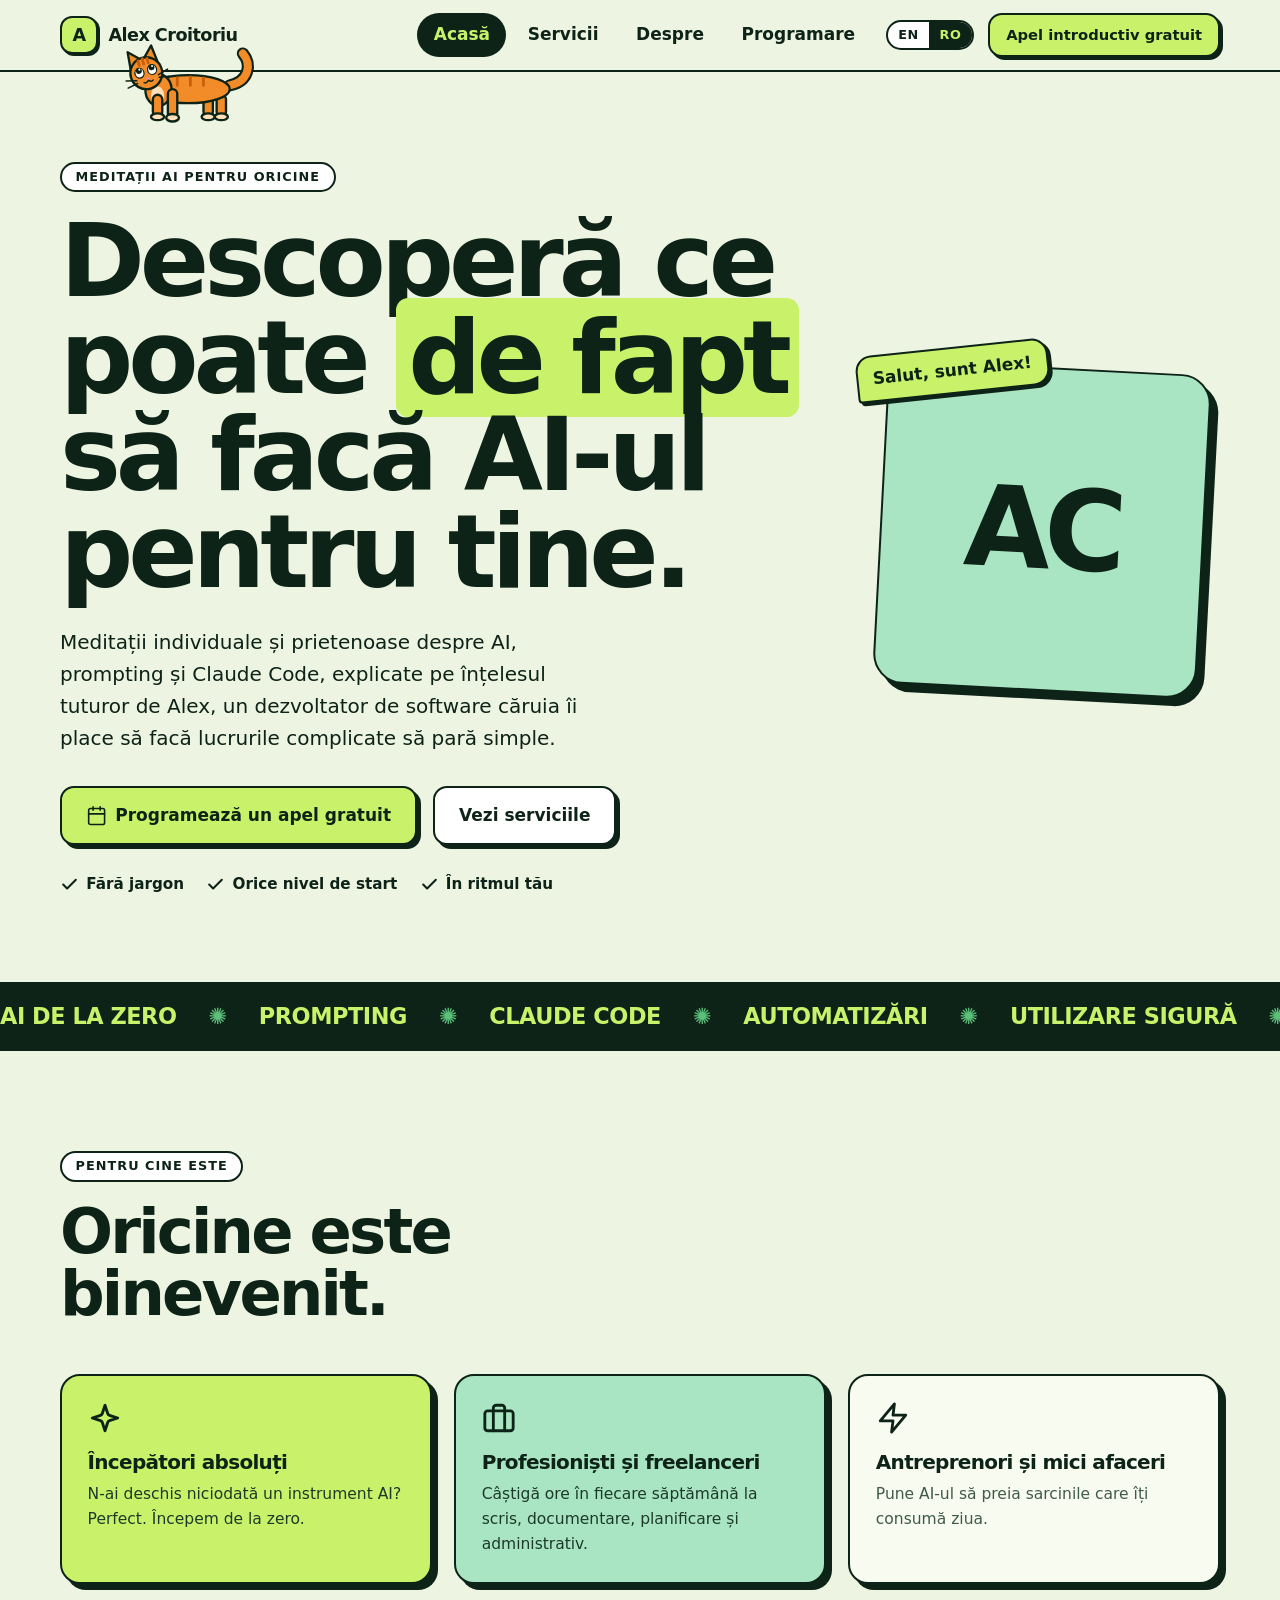
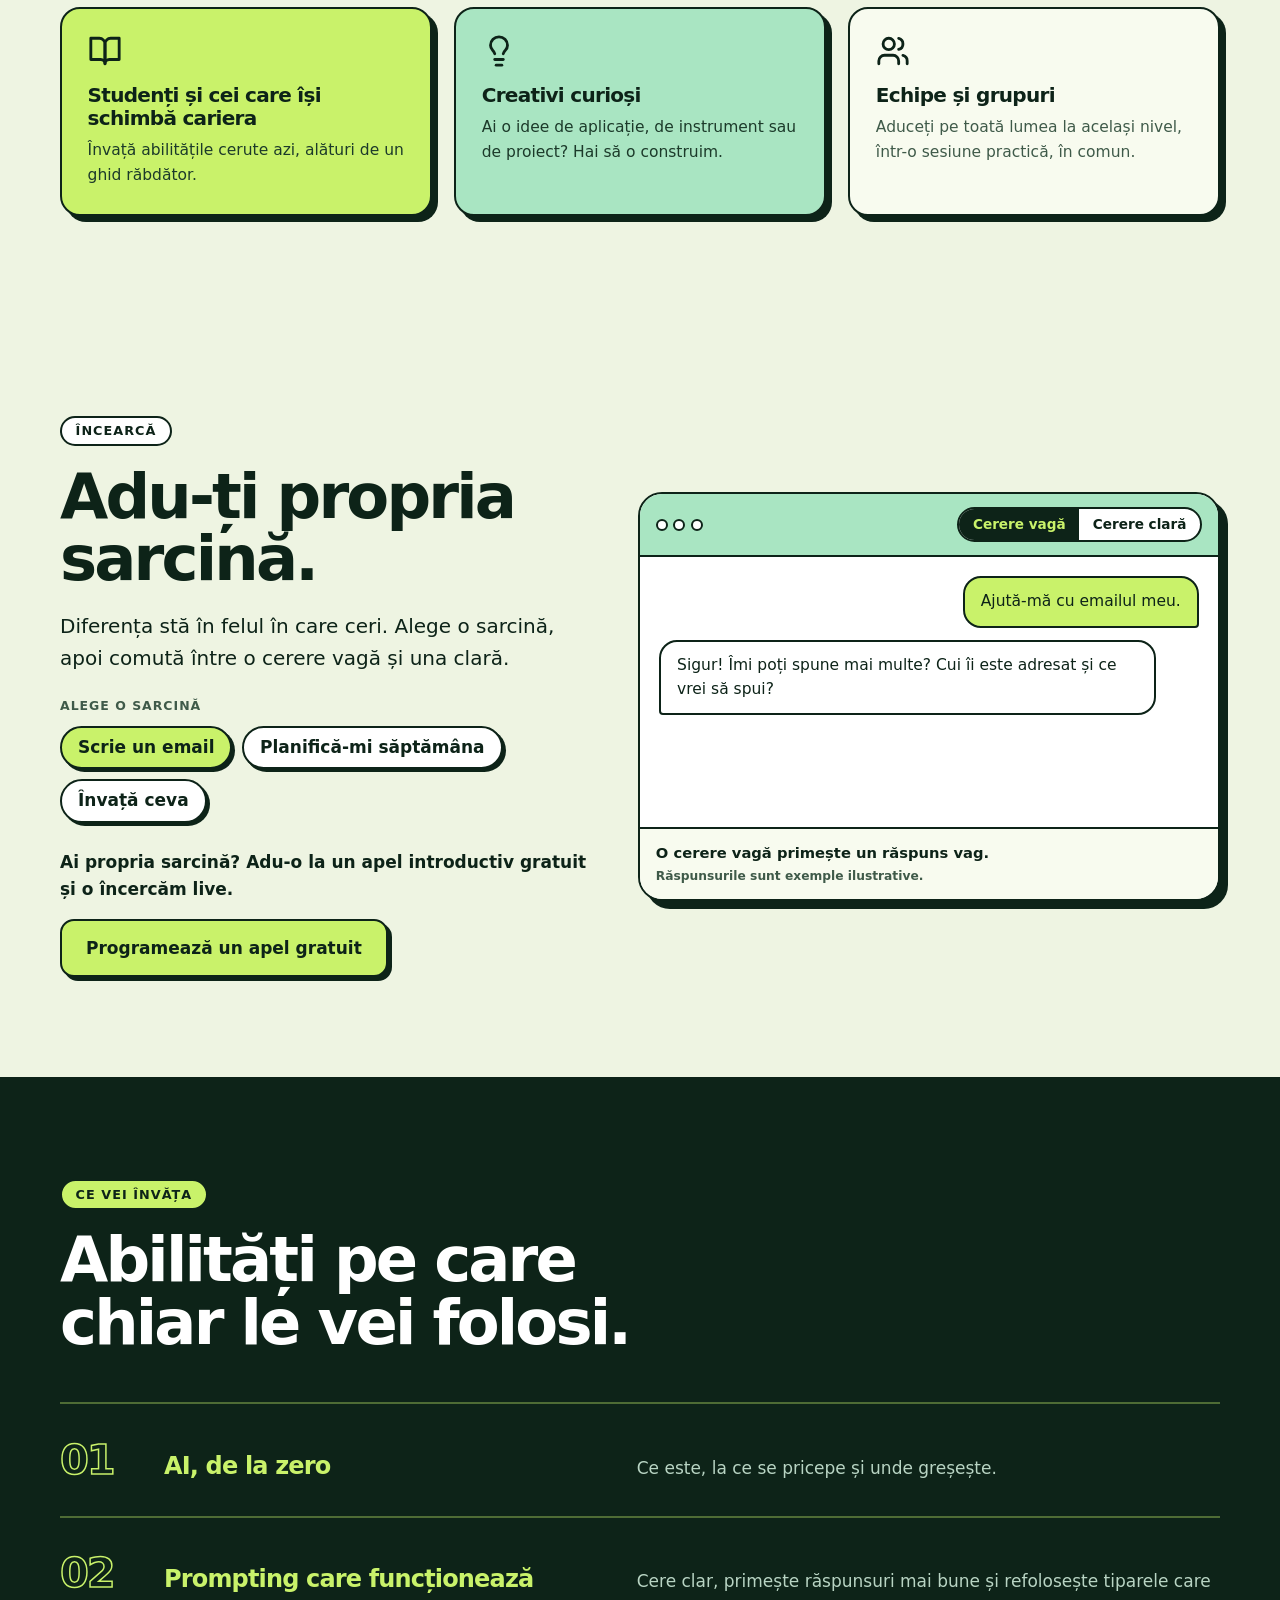
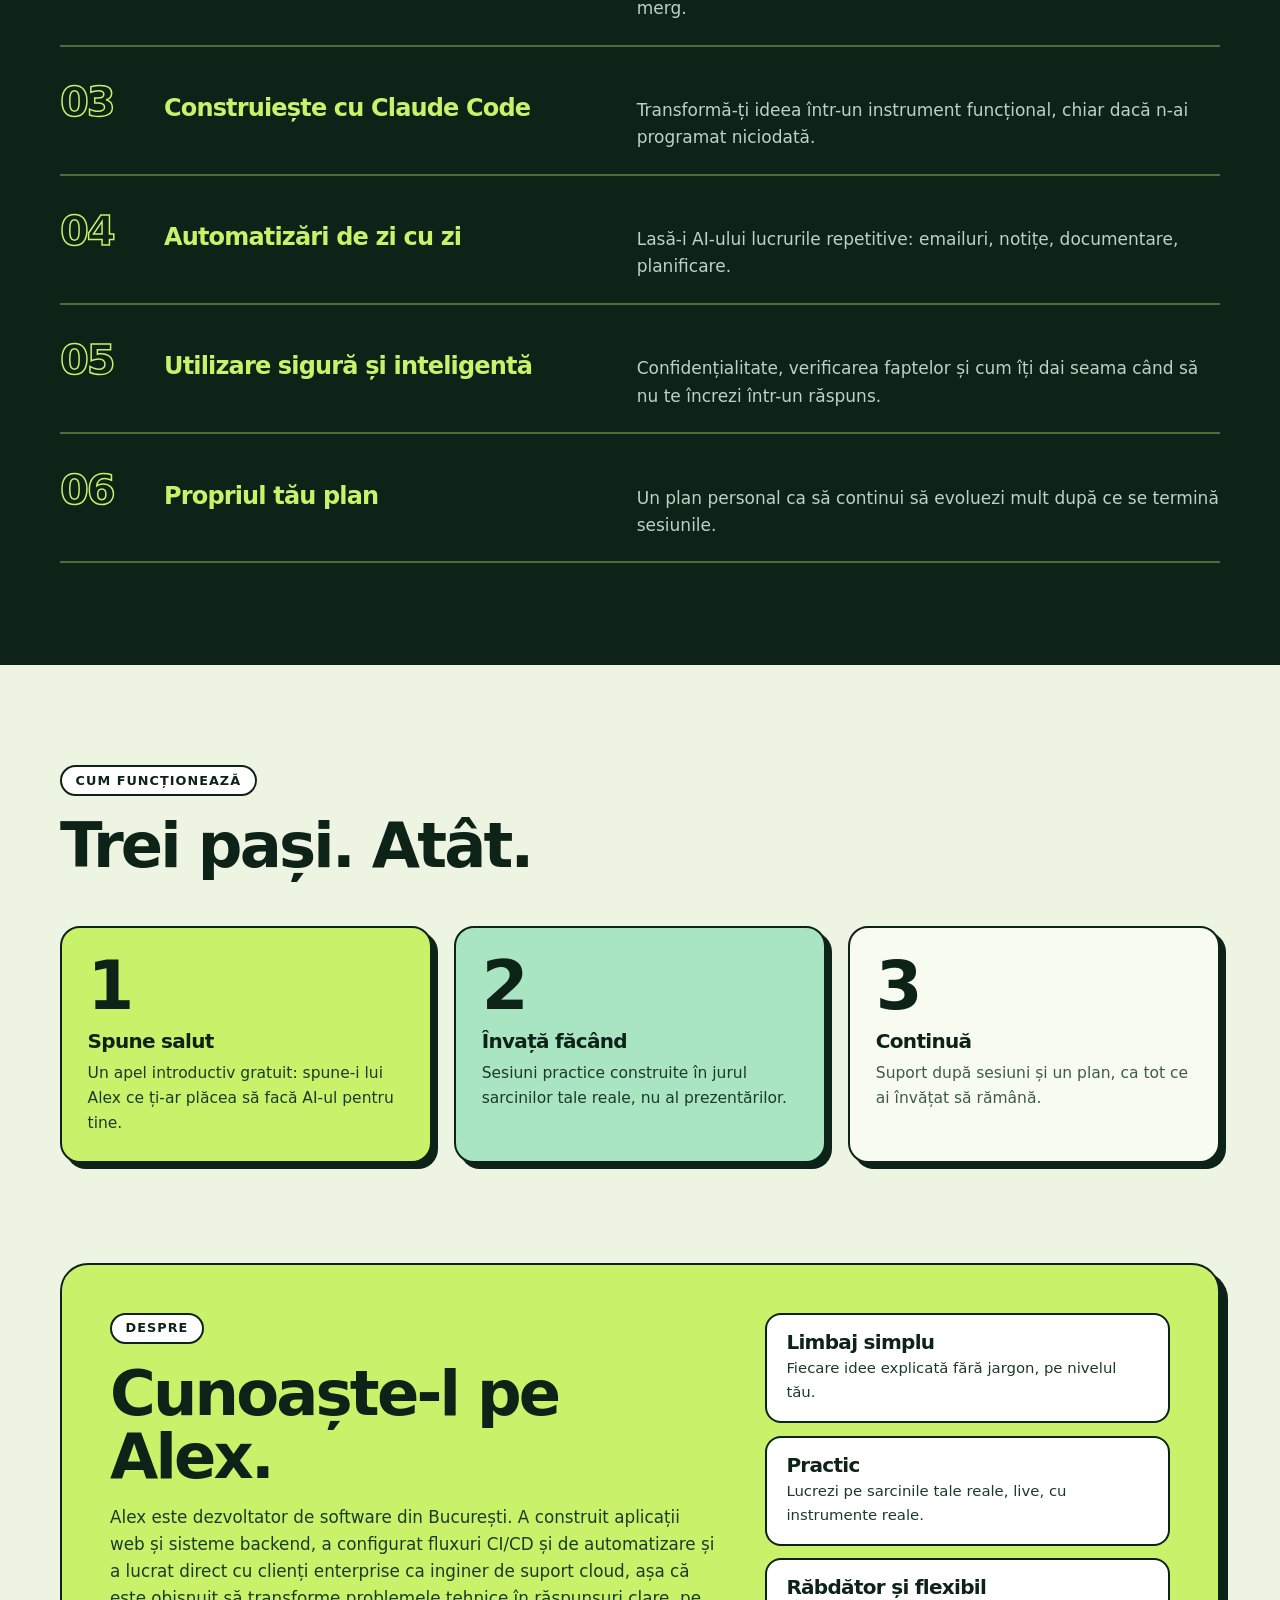
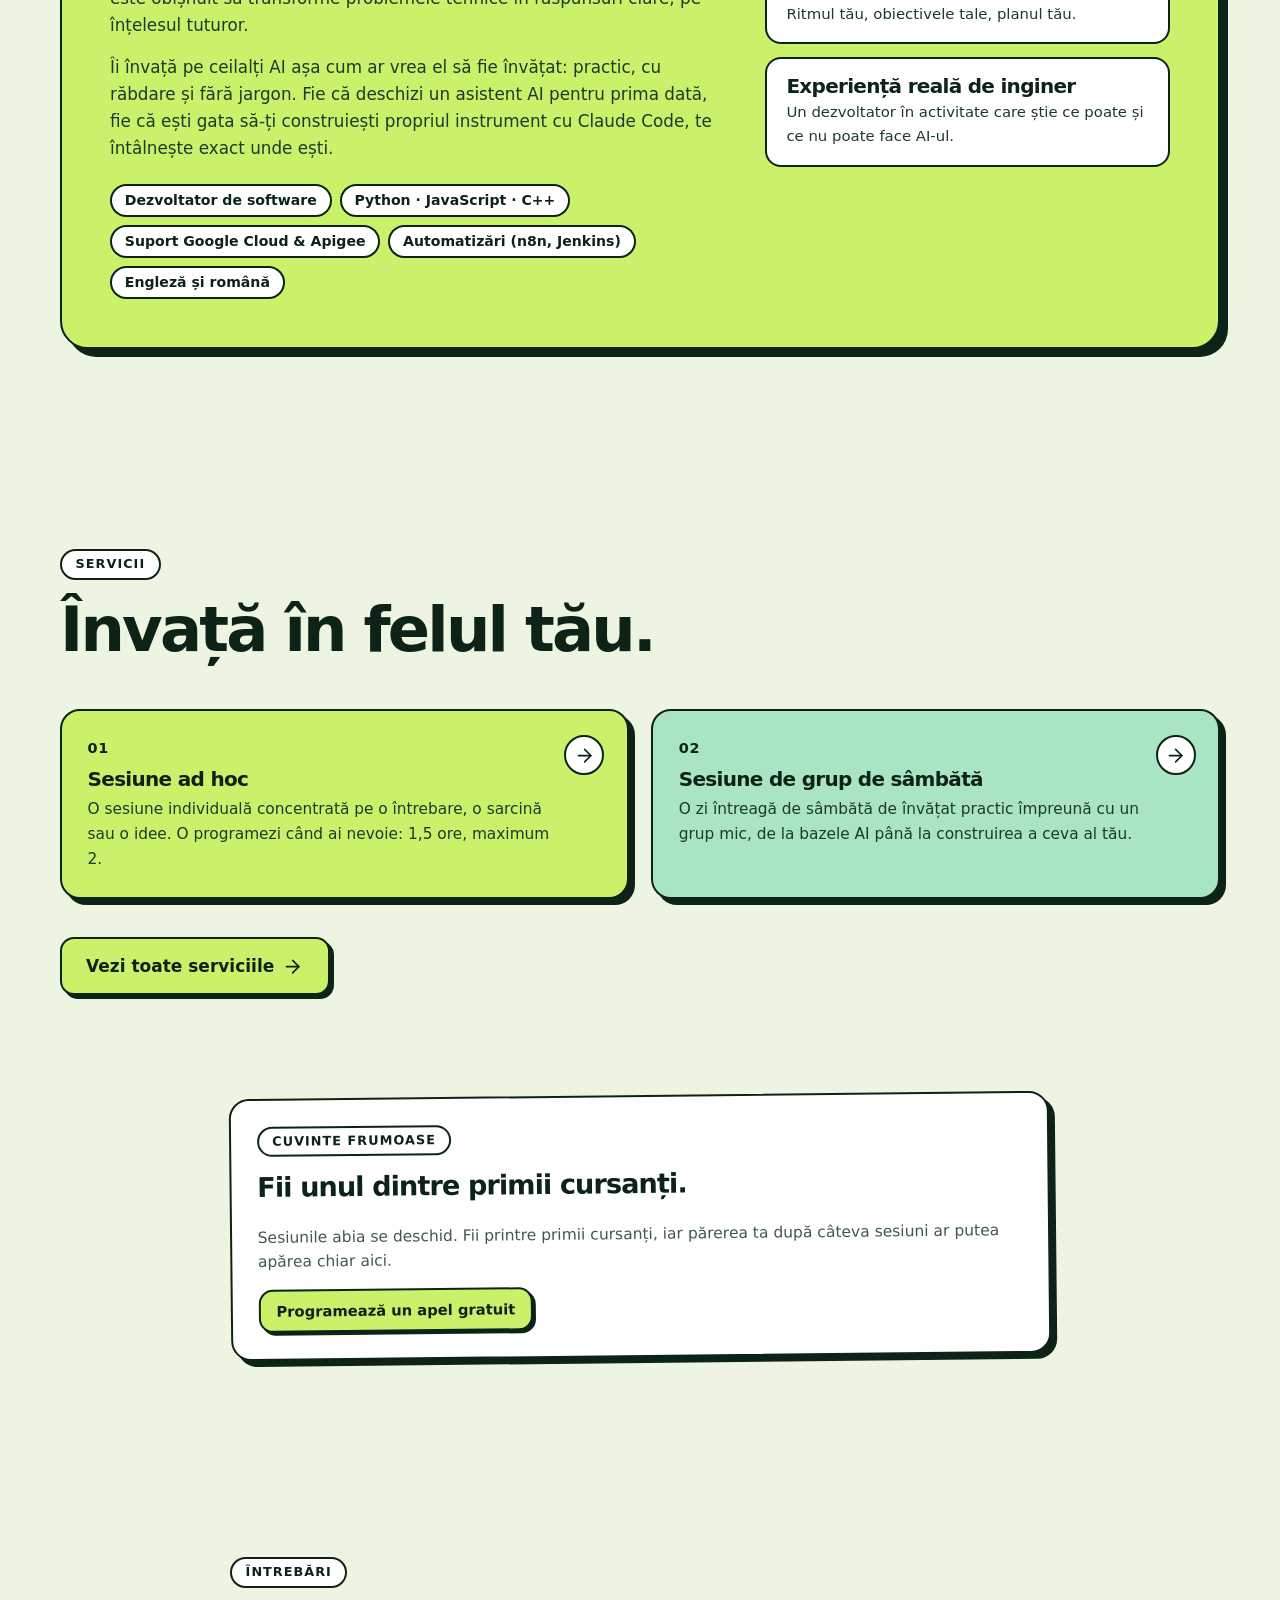
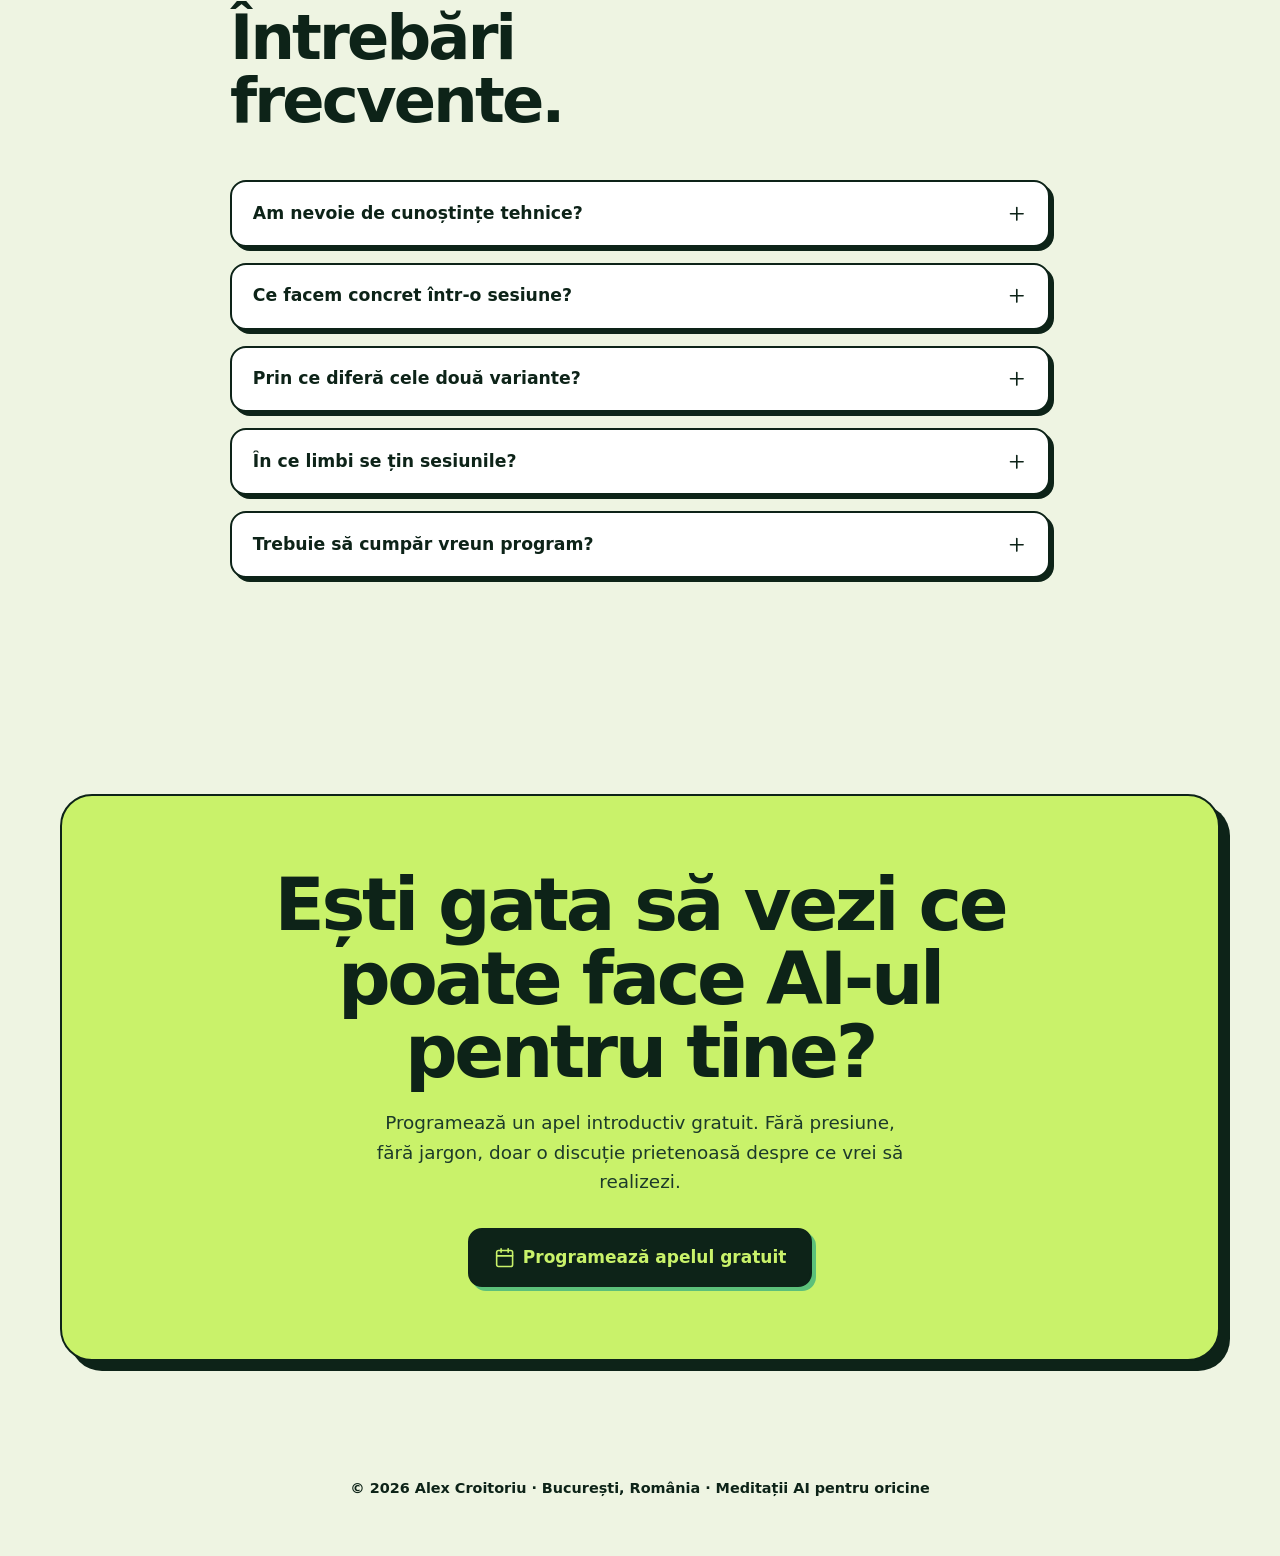
==== commit a58bef3e: "Publish Alex's confirmed prices, two offers and booking email Replace the four placeholder bundles w" ====
--- a/ro/index.html
+++ b/ro/index.html
@@ -108,7 +108,7 @@
 
 <section class="section"><div class="wrap">
   <div class="sec-head"><span class="label">Servicii</span><h2>Învață în felul tău.</h2></div>
-  <div class="minis"><a class="mini s0" href="services.html"><span class="slabno">01</span><h3>Sesiune unică</h3><p>O sesiune individuală concentrată pe o întrebare, o sarcină sau o idee. O modalitate relaxată de a vedea cum este să lucrezi cu Alex.</p><span class="go"><svg class="ic " aria-hidden="true"><use href="#i-arrow"/></svg></span></a><a class="mini s1" href="services.html"><span class="slabno">02</span><h3>Primii pași</h3><p>Primii tăi pași cu AI: cum funcționează, cum îi ceri bine ce vrei și un prim proiect mic al tău.</p><span class="go"><svg class="ic " aria-hidden="true"><use href="#i-arrow"/></svg></span></a><a class="mini s2" href="services.html"><span class="slabno">03</span><h3>Plan de învățare</h3><p>O serie structurată construită în jurul obiectivelor tale, de la bazele AI până la folosirea lui cu încredere în munca ta sau la construirea propriilor instrumente.</p><span class="go"><svg class="ic " aria-hidden="true"><use href="#i-arrow"/></svg></span></a><a class="mini s3" href="services.html"><span class="slabno">04</span><h3>Plan personalizat de suport</h3><p>Sesiuni regulate plus suport pentru întrebări rapide, croit după felul tău de lucru. Un ghid la îndemână cât timp evoluezi în ritmul tău.</p><span class="go"><svg class="ic " aria-hidden="true"><use href="#i-arrow"/></svg></span></a></div>
+  <div class="minis"><a class="mini s0" href="services.html"><span class="slabno">01</span><h3>Sesiune ad hoc</h3><p>O sesiune individuală concentrată pe o întrebare, o sarcină sau o idee. O programezi când ai nevoie: 1,5 ore, maximum 2.</p><span class="go"><svg class="ic " aria-hidden="true"><use href="#i-arrow"/></svg></span></a><a class="mini s1" href="services.html"><span class="slabno">02</span><h3>Sesiune de grup de sâmbătă</h3><p>O zi întreagă de sâmbătă de învățat practic împreună cu un grup mic, de la bazele AI până la construirea a ceva al tău.</p><span class="go"><svg class="ic " aria-hidden="true"><use href="#i-arrow"/></svg></span></a></div>
   <p class="more"><a class="btn" href="services.html">Vezi toate serviciile <svg class="ic " aria-hidden="true"><use href="#i-arrow"/></svg></a></p>
 </div></section>
 
@@ -124,7 +124,7 @@
 
 <section class="section"><div class="wrap narrow">
   <div class="sec-head"><span class="label">Întrebări</span><h2>Întrebări frecvente.</h2></div>
-  <div class="faq"><details><summary><span>Am nevoie de cunoștințe tehnice?</span><svg class="ic " aria-hidden="true"><use href="#i-plus"/></svg></summary><p>Deloc. Alex lucrează atât cu începători absoluți, cât și cu profesioniști cu experiență și pornește de unde ești tu.</p></details><details><summary><span>Ce facem concret într-o sesiune?</span><svg class="ic " aria-hidden="true"><use href="#i-plus"/></svg></summary><p>Pornim de la ceva ce vrei să rezolvi (un text, un plan, o documentare, o idee) și lucrăm împreună, live, cu instrumente AI reale.</p></details><details><summary><span>Pot personaliza un plan?</span><svg class="ic " aria-hidden="true"><use href="#i-plus"/></svg></summary><p>Da. Fiecare plan începe cu o scurtă discuție despre obiectivele tale, iar Planurile personalizate de suport sunt croite complet pe măsura ta.</p></details><details><summary><span>În ce limbi se țin sesiunile?</span><svg class="ic " aria-hidden="true"><use href="#i-plus"/></svg></summary><p>În engleză sau în română, cea în care te simți mai confortabil.</p></details><details><summary><span>Trebuie să cumpăr vreun program?</span><svg class="ic " aria-hidden="true"><use href="#i-plus"/></svg></summary><p>Multe instrumente AI au versiuni gratuite. Alex te ajută să afli de ce ai nevoie cu adevărat înainte să cheltuiești ceva.</p></details></div>
+  <div class="faq"><details><summary><span>Am nevoie de cunoștințe tehnice?</span><svg class="ic " aria-hidden="true"><use href="#i-plus"/></svg></summary><p>Deloc. Alex lucrează atât cu începători absoluți, cât și cu profesioniști cu experiență și pornește de unde ești tu.</p></details><details><summary><span>Ce facem concret într-o sesiune?</span><svg class="ic " aria-hidden="true"><use href="#i-plus"/></svg></summary><p>Pornim de la ceva ce vrei să rezolvi (un text, un plan, o documentare, o idee) și lucrăm împreună, live, cu instrumente AI reale.</p></details><details><summary><span>Prin ce diferă cele două variante?</span><svg class="ic " aria-hidden="true"><use href="#i-plus"/></svg></summary><p>Sesiunea ad hoc este individuală, de 1,5 ore (maximum 2), și o programezi când ai nevoie. Sesiunea de grup este o sâmbătă întreagă, de 8 ore, cu un grup mic.</p></details><details><summary><span>În ce limbi se țin sesiunile?</span><svg class="ic " aria-hidden="true"><use href="#i-plus"/></svg></summary><p>În engleză sau în română, cea în care te simți mai confortabil.</p></details><details><summary><span>Trebuie să cumpăr vreun program?</span><svg class="ic " aria-hidden="true"><use href="#i-plus"/></svg></summary><p>Multe instrumente AI au versiuni gratuite. Alex te ajută să afli de ce ai nevoie cu adevărat înainte să cheltuiești ceva.</p></details></div>
 </div></section>
 
 <section class="section"><div class="wrap">
@@ -136,7 +136,7 @@
 </div></section>
 </main>
 <footer class="foot"><div class="wrap">© 2026 Alex Croitoriu · București, România · Meditații AI pentru oricine</div></footer>
-<script src="../assets/config.js?v=a0158454"></script>
+<script src="../assets/config.js?v=68704aa3"></script>
 <script src="../assets/site.js?v=f5478ac0"></script>
 </body>
 </html>
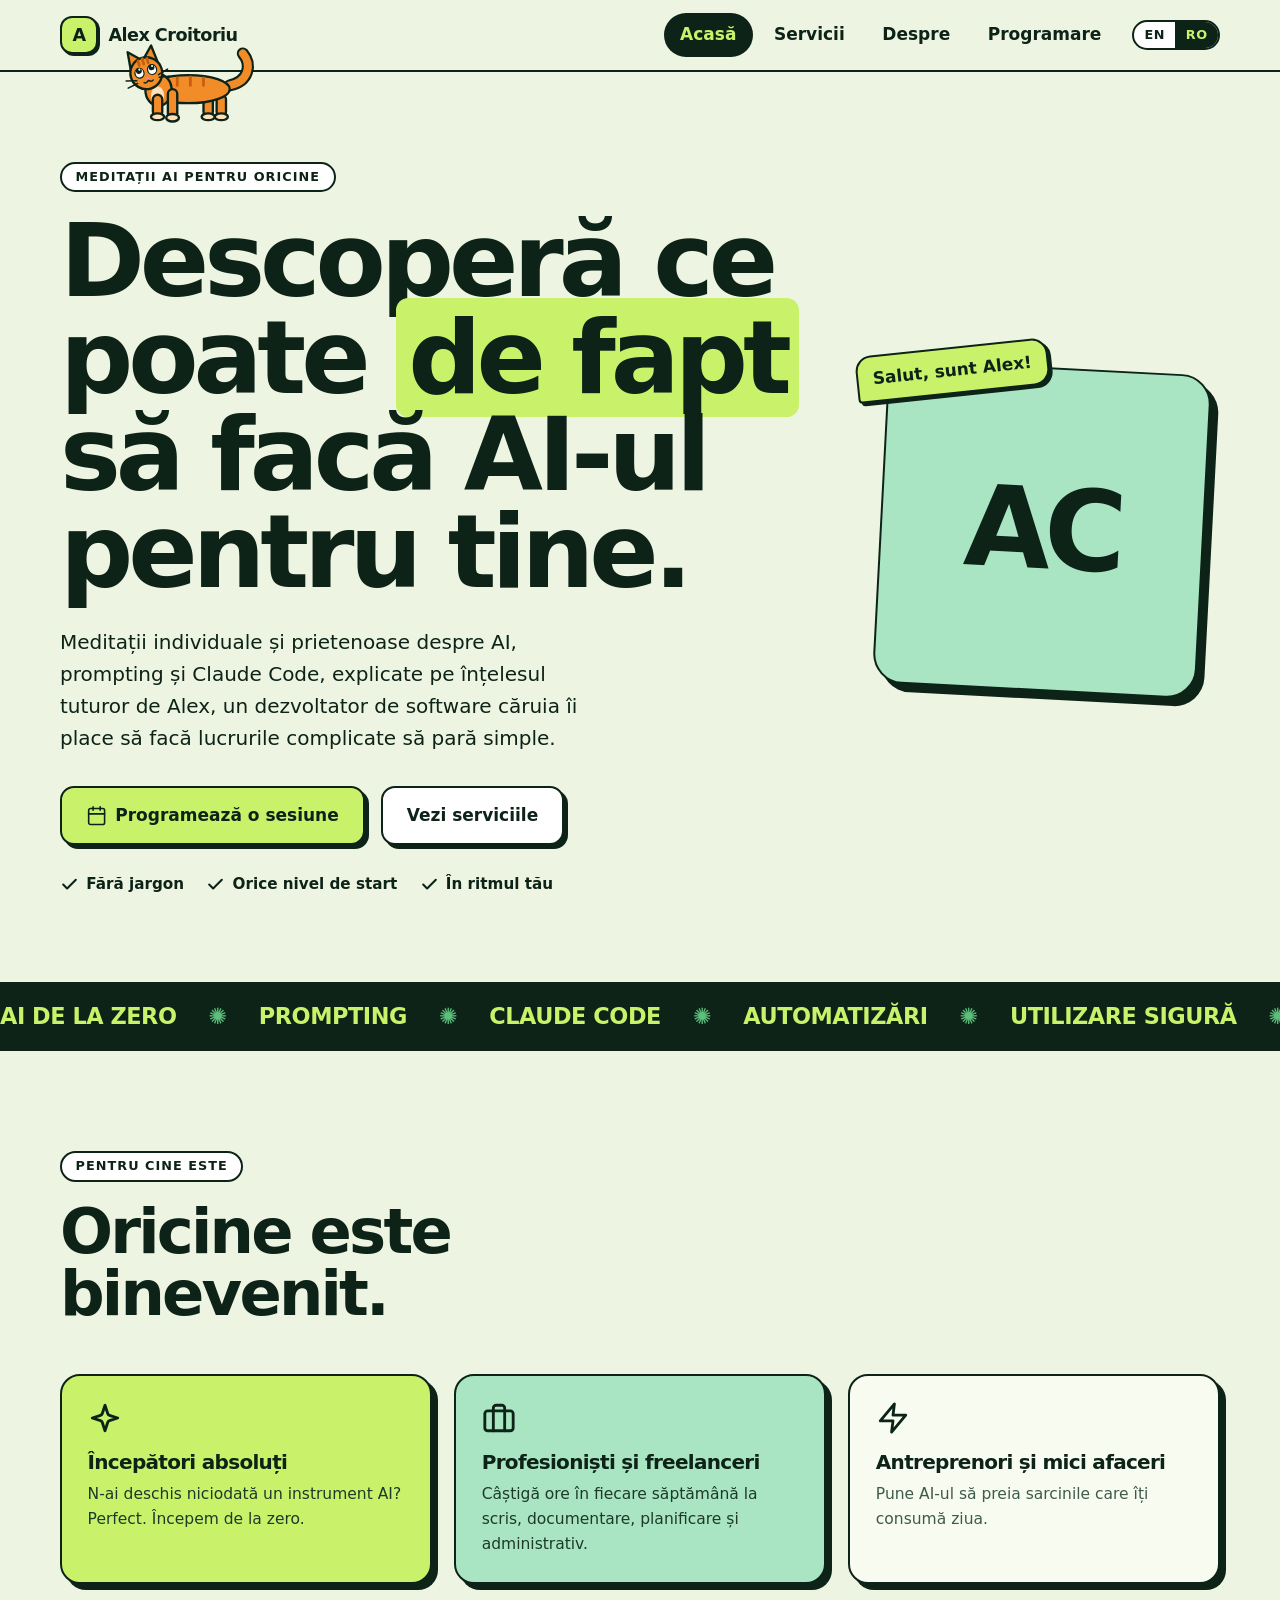
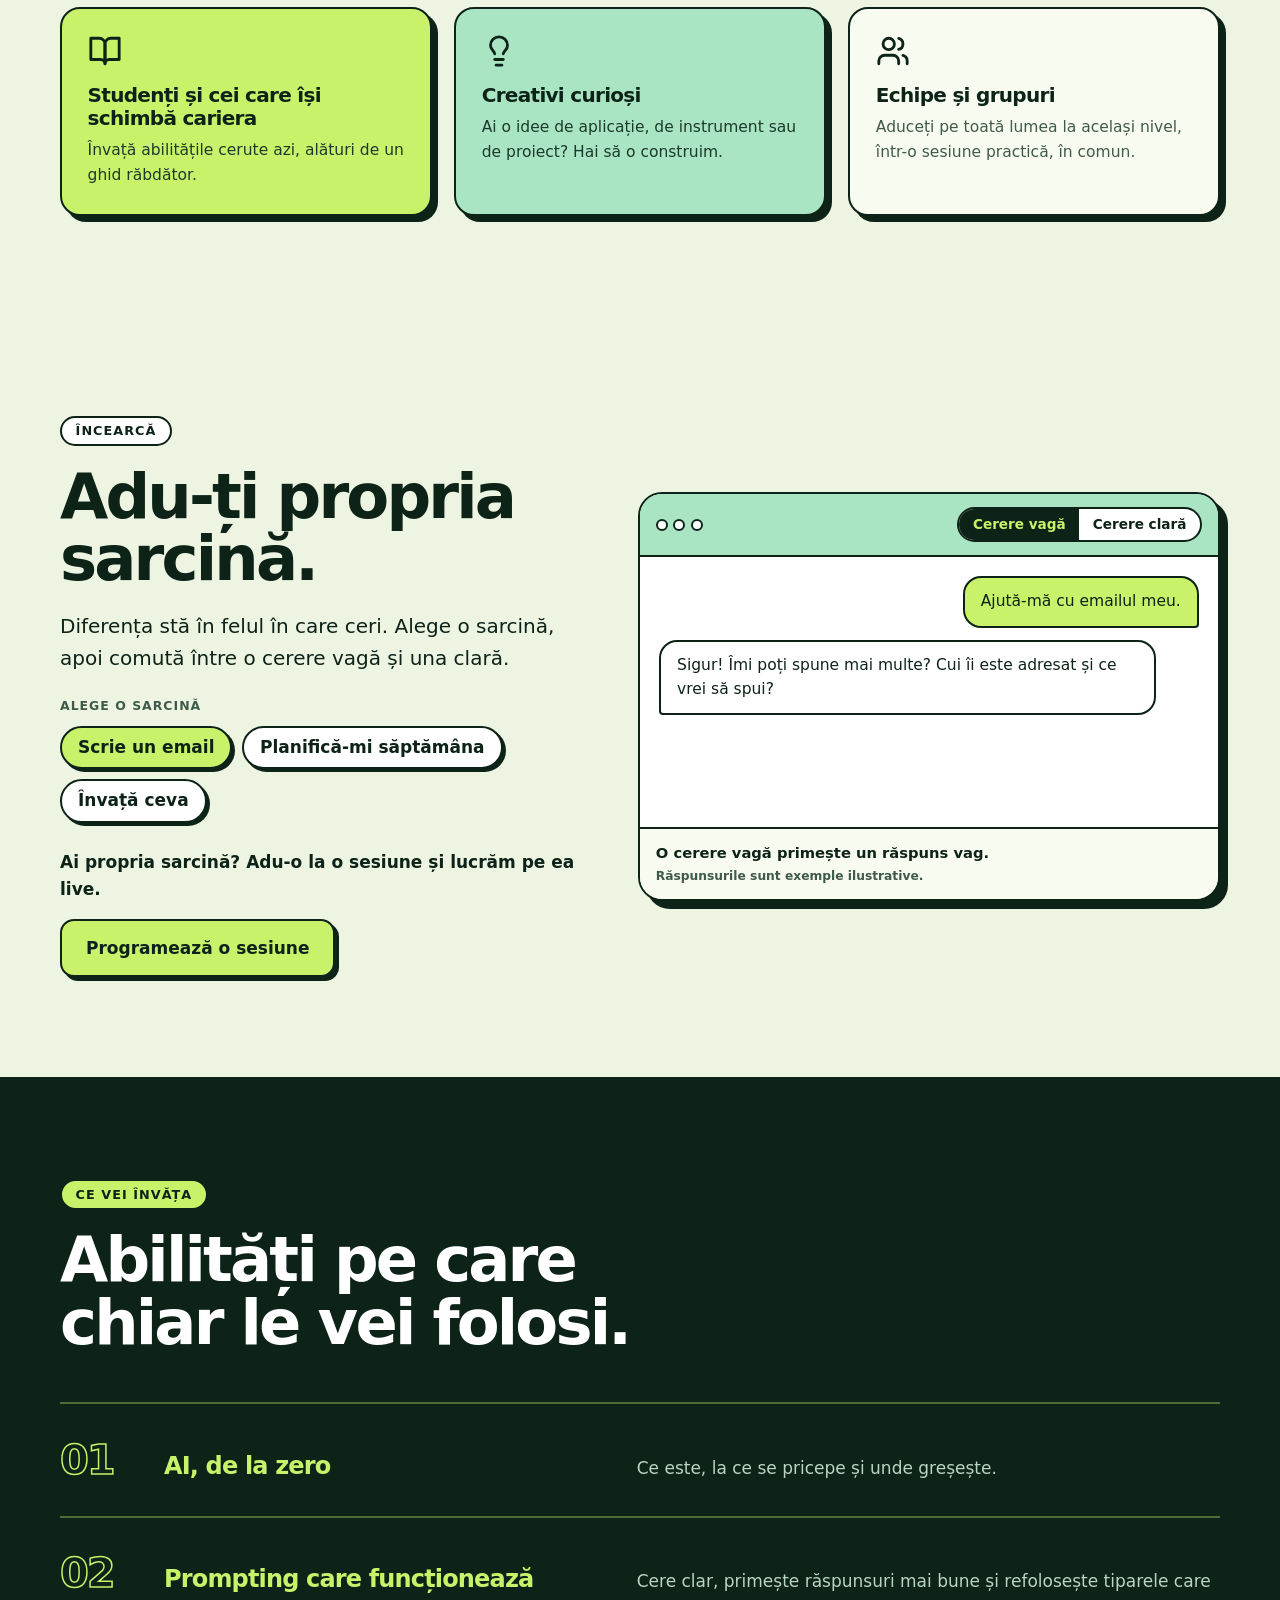
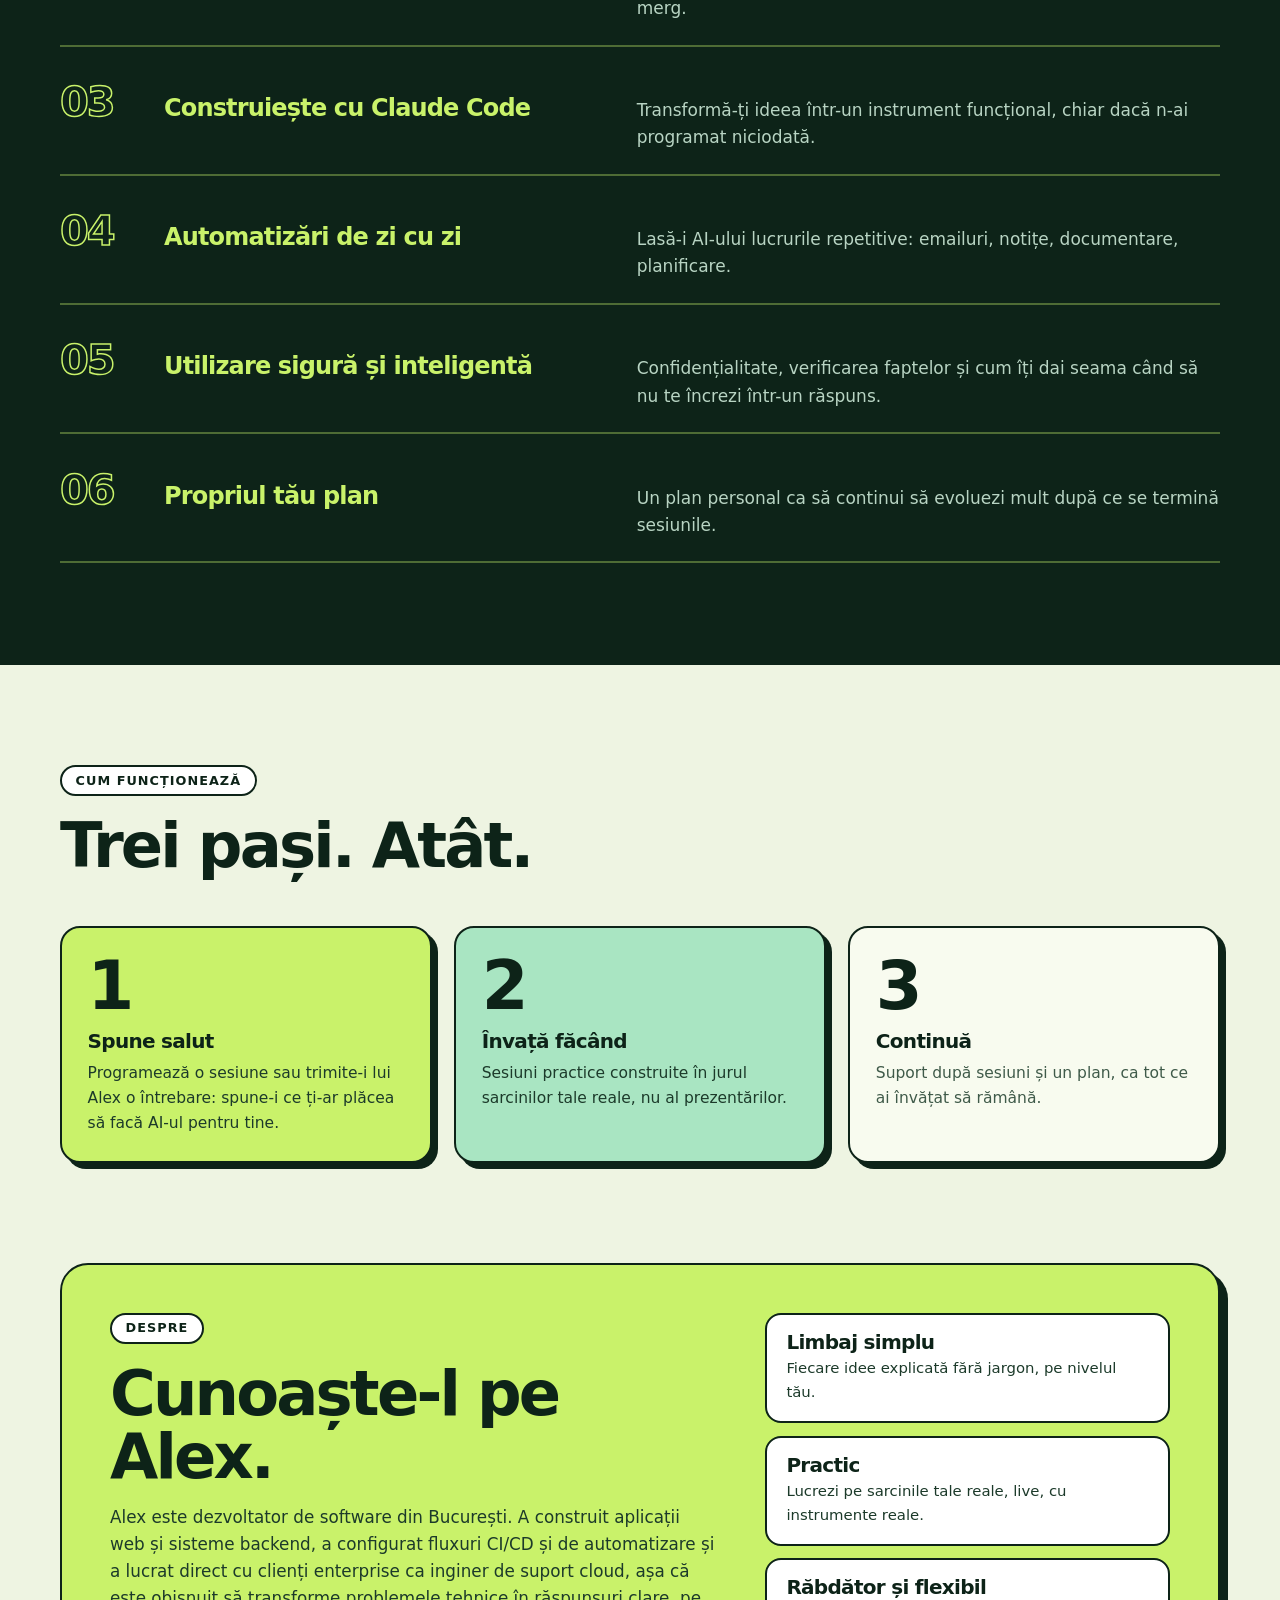
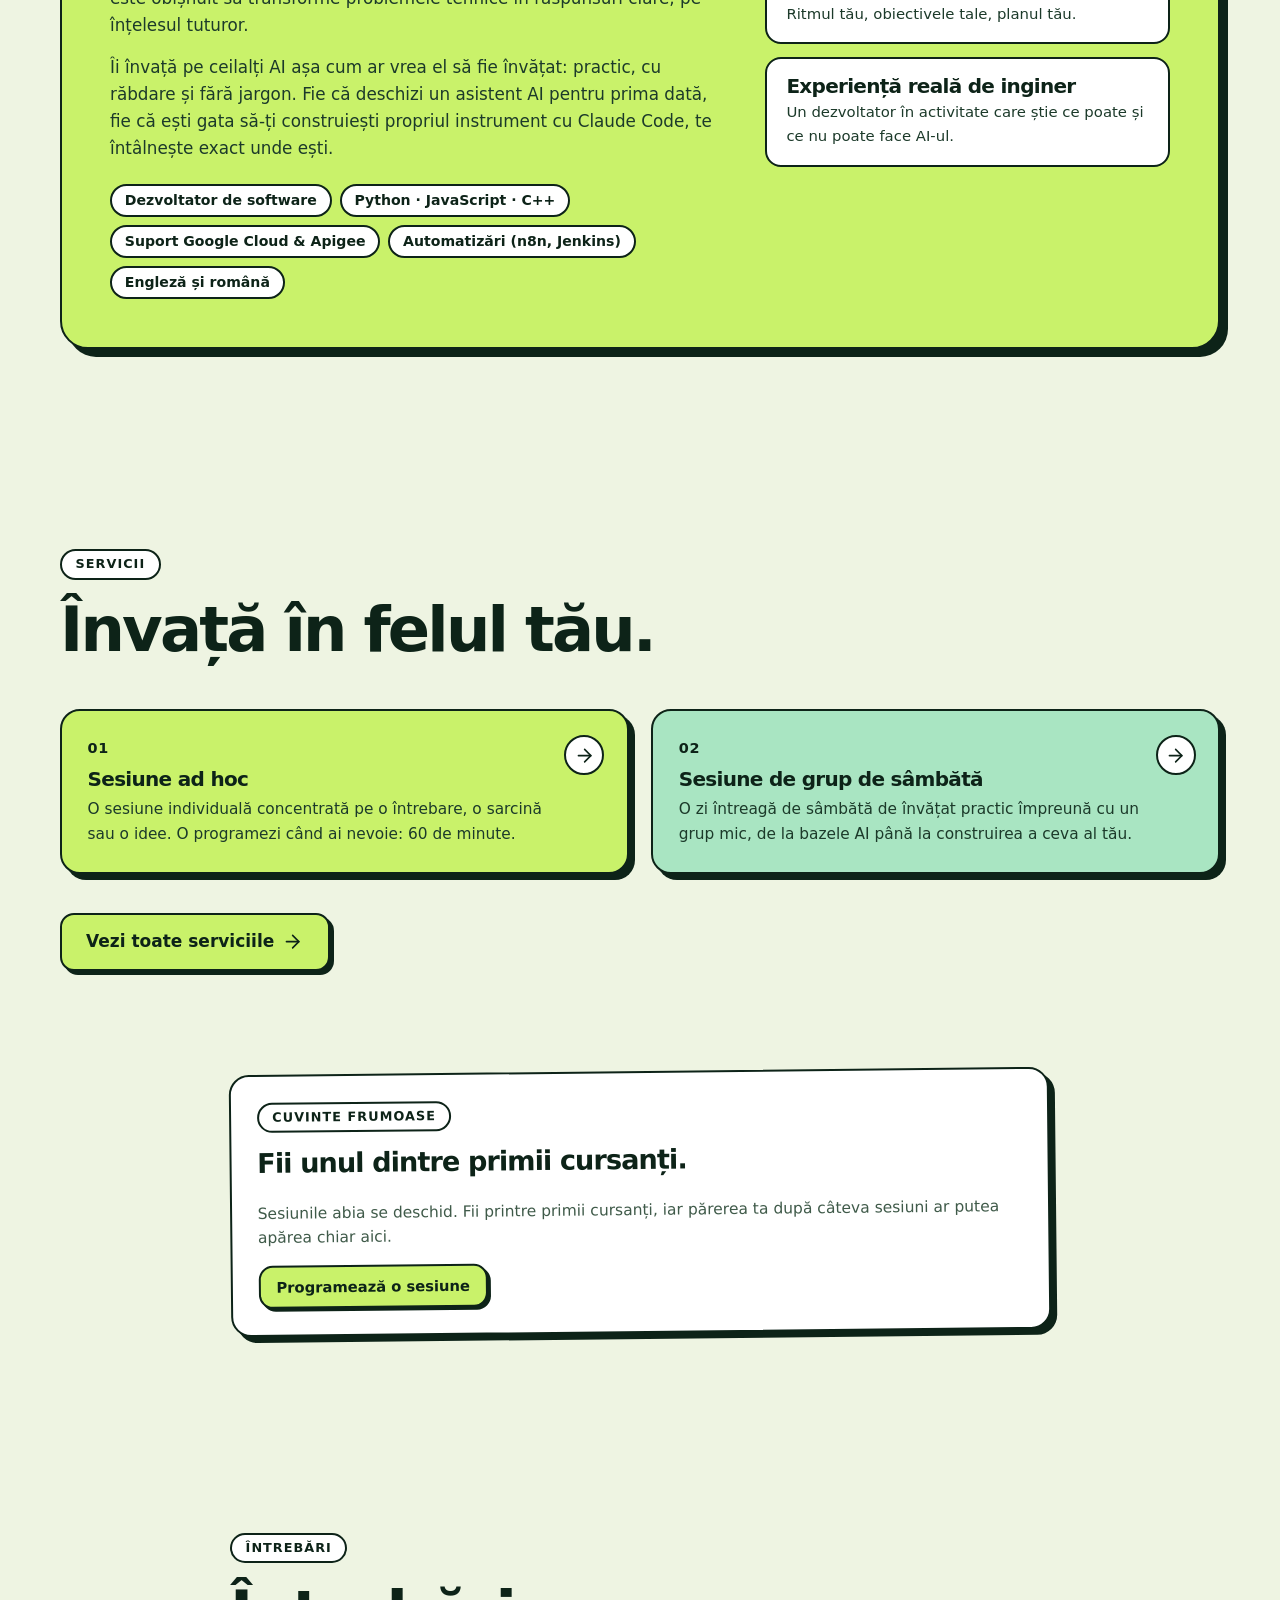
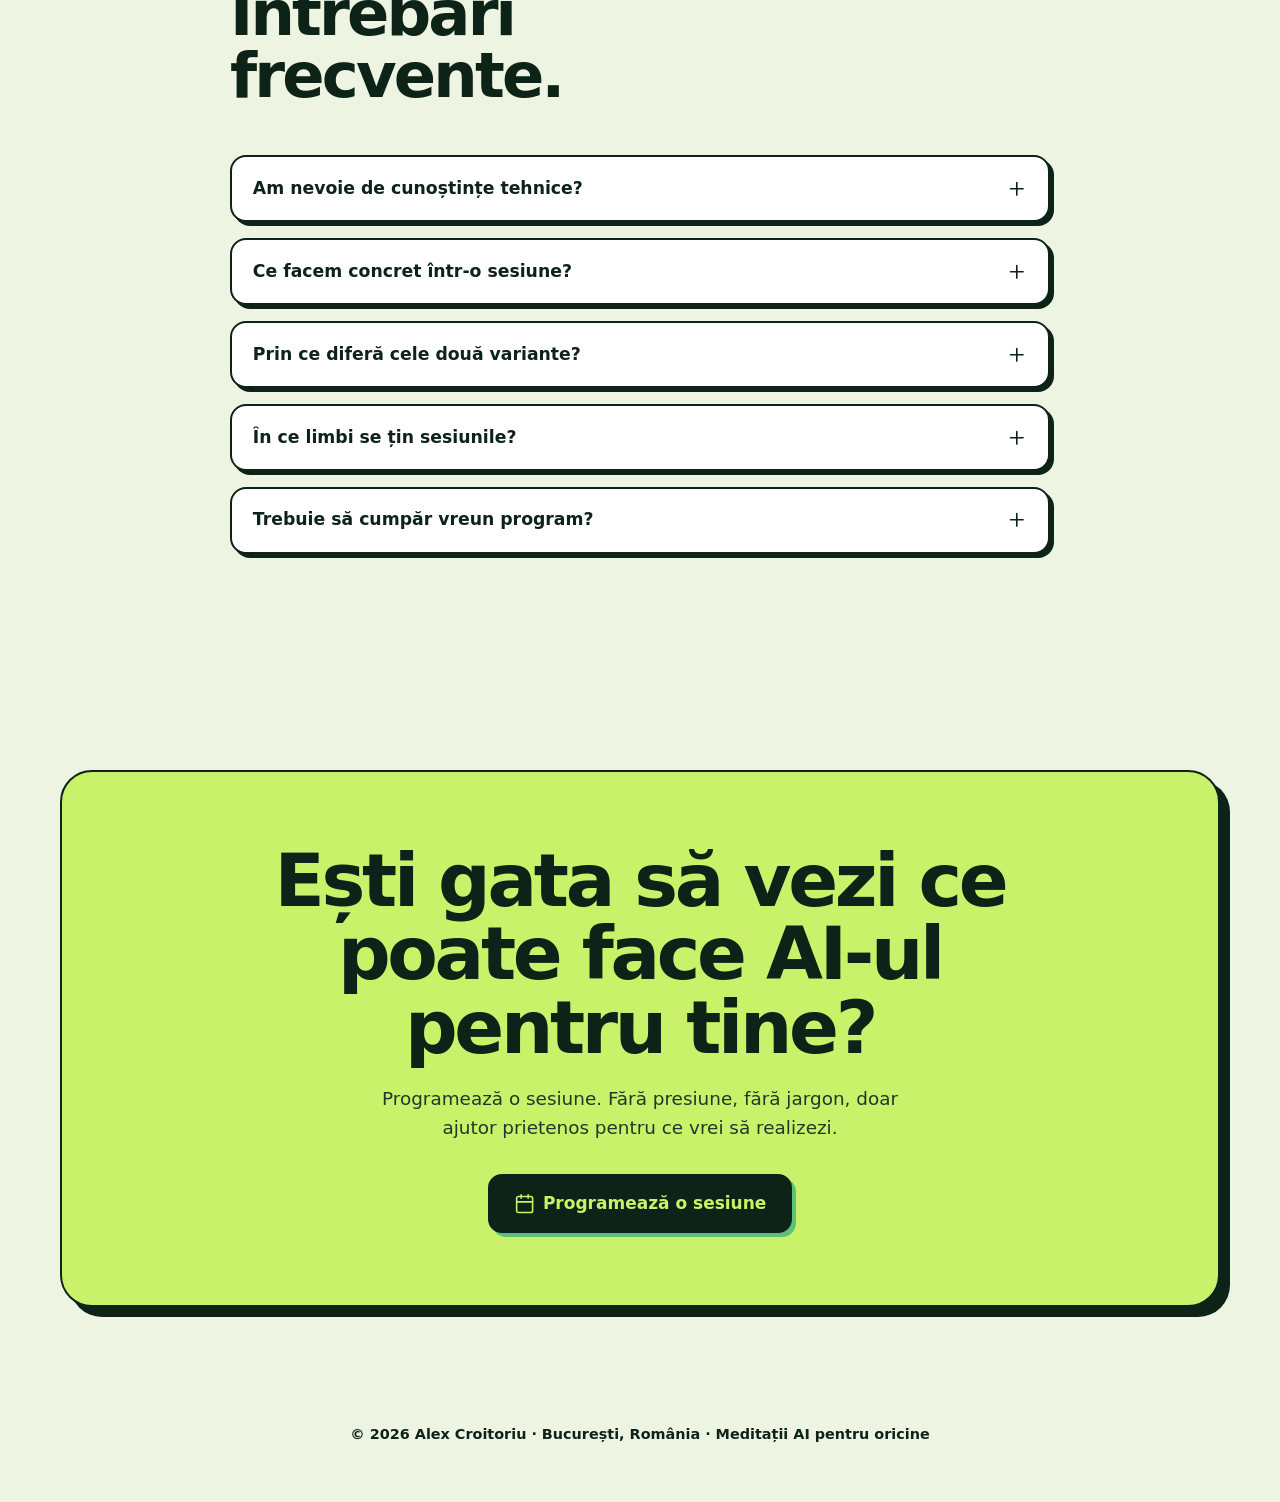
==== commit 23ca2a53: "Remove the free intro call; Ad hoc Session is now 60 minutes (EN/RO)" ====
--- a/ro/index.html
+++ b/ro/index.html
@@ -16,7 +16,7 @@
 <meta property="og:locale" content="ro_RO">
 <meta name="theme-color" content="#c9f26a">
 <link rel="icon" href="data:image/svg+xml,%3Csvg xmlns='http://www.w3.org/2000/svg' viewBox='0 0 64 64'%3E%3Crect x='9' y='9' width='50' height='50' rx='13' fill='%230d2318'/%3E%3Crect x='4' y='4' width='50' height='50' rx='13' fill='%23c9f26a' stroke='%230d2318' stroke-width='4'/%3E%3Ctext x='29' y='41' text-anchor='middle' font-family='Arial,Helvetica,sans-serif' font-weight='900' font-size='32' fill='%230d2318'%3EA%3C/text%3E%3C/svg%3E">
-<link rel="stylesheet" href="../assets/style.css?v=8e120575">
+<link rel="stylesheet" href="../assets/style.css?v=cd0ed2ff">
 <script type="application/ld+json">{"@context":"https://schema.org","@type":"Person","name":"Alex Croitoriu","jobTitle":"Software developer & AI tutor","description":"Meditații individuale și prietenoase despre AI, prompting și Claude Code, explicate pe înțelesul tuturor de dezvoltatorul de software Alex Croitoriu.","url":"https://andreeaioan97-maker.github.io/alex-ai-tutoring/ro/","knowsLanguage":["en","ro"],"address":{"@type":"PostalAddress","addressLocality":"Bucharest","addressCountry":"RO"}}</script>
 </head>
 <body class="page-home">
@@ -31,7 +31,6 @@
     <a href="book.html">Programare</a>
   </nav>
   <div class="langs" role="group" aria-label="Limba"><a href="../index.html" hreflang="en" lang="en" aria-label="English">EN</a><span aria-current="true" lang="ro">RO</span></div>
-  <a class="btn btn-sm" href="book.html">Apel introductiv gratuit</a>
   <button class="menu-btn" aria-label="Meniu" aria-expanded="false"><span></span><span></span></button>
 </div></header>
 <div class="wrap cat-anchor"><svg class="cat" viewBox="0 0 160 80" aria-hidden="true"><g class="mv fadec"><g class="bw"><g class="pj" style="transform-origin:90px 76px"><g class="tailP" style="transform-origin:132px 42px"><path class="tail-k" d="M132 42 C152 38 156 20 146 8"/><path class="tail-o" d="M132 42 C152 38 156 20 146 8"/></g><rect class="o k" x="104" y="52" width="10" height="23" rx="5"/><rect class="o k" x="118" y="52" width="10" height="23" rx="5"/><ellipse class="l k" cx="109" cy="75.5" rx="7" ry="3.6"/><ellipse class="l k" cx="123" cy="75.5" rx="7" ry="3.6"/><g class="breathe" style="transform-origin:90px 62px"><ellipse class="o k" cx="88" cy="46" rx="44" ry="15"/><path class="stripe" d="M76 34v8M90 33v9M104 34v8"/></g><ellipse class="o k" cx="56" cy="47" rx="14" ry="17"/><ellipse class="l" cx="55" cy="53" rx="7" ry="10"/><rect class="o k" x="50" y="52" width="10" height="23" rx="5"/><ellipse class="l k" cx="55" cy="75.5" rx="7" ry="3.6"/><g class="paw" style="transform-origin:71px 48px"><rect class="o k" x="66" y="46" width="10" height="31" rx="5"/><ellipse class="l k" cx="71" cy="76.5" rx="6.8" ry="4"/></g><g transform="translate(43 29) rotate(-16)">
@@ -45,7 +44,7 @@
     <span class="label">Meditații AI pentru oricine</span>
     <h1>Descoperă ce poate <mark>de fapt</mark> să facă AI-ul pentru tine.</h1>
     <p class="lead">Meditații individuale și prietenoase despre AI, prompting și Claude Code, explicate pe înțelesul tuturor de Alex, un dezvoltator de software căruia îi place să facă lucrurile complicate să pară simple.</p>
-    <div class="cta-row"><a class="btn" href="book.html"><svg class="ic " aria-hidden="true"><use href="#i-calendar"/></svg> Programează un apel gratuit</a><a class="btn btn-white" href="services.html">Vezi serviciile</a></div>
+    <div class="cta-row"><a class="btn" href="book.html"><svg class="ic " aria-hidden="true"><use href="#i-calendar"/></svg> Programează o sesiune</a><a class="btn btn-white" href="services.html">Vezi serviciile</a></div>
     <ul class="trust"><li><svg class="ic " aria-hidden="true"><use href="#i-check"/></svg>Fără jargon</li><li><svg class="ic " aria-hidden="true"><use href="#i-check"/></svg>Orice nivel de start</li><li><svg class="ic " aria-hidden="true"><use href="#i-check"/></svg>În ritmul tău</li></ul>
   </div>
   <div class="sticker-wrap">
@@ -69,8 +68,8 @@
       <p class="lead">Diferența stă în felul în care ceri. Alege o sarcină, apoi comută între o cerere vagă și una clară.</p>
       <p class="mini-label">Alege o sarcină</p>
       <div class="task-chips" role="group" aria-label="Alege o sarcină"><button type="button" class="chip-btn" data-task="0" aria-pressed="true">Scrie un email</button><button type="button" class="chip-btn" data-task="1" aria-pressed="false">Planifică-mi săptămâna</button><button type="button" class="chip-btn" data-task="2" aria-pressed="false">Învață ceva</button></div>
-      <p class="own">Ai propria sarcină? Adu-o la un apel introductiv gratuit și o încercăm live.</p>
-      <a class="btn" href="book.html">Programează un apel gratuit</a>
+      <p class="own">Ai propria sarcină? Adu-o la o sesiune și lucrăm pe ea live.</p>
+      <a class="btn" href="book.html">Programează o sesiune</a>
     </div>
     <div class="chat">
       <div class="chat-top">
@@ -91,7 +90,7 @@
 
 <section class="section"><div class="wrap">
   <div class="sec-head"><span class="label">Cum funcționează</span><h2>Trei pași. Atât.</h2></div>
-  <div class="cards c3"><article class="stk s0"><span class="bignum">1</span><h3>Spune salut</h3><p>Un apel introductiv gratuit: spune-i lui Alex ce ți-ar plăcea să facă AI-ul pentru tine.</p></article><article class="stk s1"><span class="bignum">2</span><h3>Învață făcând</h3><p>Sesiuni practice construite în jurul sarcinilor tale reale, nu al prezentărilor.</p></article><article class="stk s2"><span class="bignum">3</span><h3>Continuă</h3><p>Suport după sesiuni și un plan, ca tot ce ai învățat să rămână.</p></article></div>
+  <div class="cards c3"><article class="stk s0"><span class="bignum">1</span><h3>Spune salut</h3><p>Programează o sesiune sau trimite-i lui Alex o întrebare: spune-i ce ți-ar plăcea să facă AI-ul pentru tine.</p></article><article class="stk s1"><span class="bignum">2</span><h3>Învață făcând</h3><p>Sesiuni practice construite în jurul sarcinilor tale reale, nu al prezentărilor.</p></article><article class="stk s2"><span class="bignum">3</span><h3>Continuă</h3><p>Suport după sesiuni și un plan, ca tot ce ai învățat să rămână.</p></article></div>
 </div></section>
 
 <section class="section tight" id="about"><div class="wrap">
@@ -108,7 +107,7 @@
 
 <section class="section"><div class="wrap">
   <div class="sec-head"><span class="label">Servicii</span><h2>Învață în felul tău.</h2></div>
-  <div class="minis"><a class="mini s0" href="services.html"><span class="slabno">01</span><h3>Sesiune ad hoc</h3><p>O sesiune individuală concentrată pe o întrebare, o sarcină sau o idee. O programezi când ai nevoie: 1,5 ore, maximum 2.</p><span class="go"><svg class="ic " aria-hidden="true"><use href="#i-arrow"/></svg></span></a><a class="mini s1" href="services.html"><span class="slabno">02</span><h3>Sesiune de grup de sâmbătă</h3><p>O zi întreagă de sâmbătă de învățat practic împreună cu un grup mic, de la bazele AI până la construirea a ceva al tău.</p><span class="go"><svg class="ic " aria-hidden="true"><use href="#i-arrow"/></svg></span></a></div>
+  <div class="minis"><a class="mini s0" href="services.html"><span class="slabno">01</span><h3>Sesiune ad hoc</h3><p>O sesiune individuală concentrată pe o întrebare, o sarcină sau o idee. O programezi când ai nevoie: 60 de minute.</p><span class="go"><svg class="ic " aria-hidden="true"><use href="#i-arrow"/></svg></span></a><a class="mini s1" href="services.html"><span class="slabno">02</span><h3>Sesiune de grup de sâmbătă</h3><p>O zi întreagă de sâmbătă de învățat practic împreună cu un grup mic, de la bazele AI până la construirea a ceva al tău.</p><span class="go"><svg class="ic " aria-hidden="true"><use href="#i-arrow"/></svg></span></a></div>
   <p class="more"><a class="btn" href="services.html">Vezi toate serviciile <svg class="ic " aria-hidden="true"><use href="#i-arrow"/></svg></a></p>
 </div></section>
 
@@ -117,26 +116,26 @@
     <span class="label">Cuvinte frumoase</span>
     <h3>Fii unul dintre primii cursanți.</h3>
     <p>Sesiunile abia se deschid. Fii printre primii cursanți, iar părerea ta după câteva sesiuni ar putea apărea chiar aici.</p>
-    <a class="btn btn-sm" href="book.html">Programează un apel gratuit</a>
+    <a class="btn btn-sm" href="book.html">Programează o sesiune</a>
   </div>
 </div></section>
 
 
 <section class="section"><div class="wrap narrow">
   <div class="sec-head"><span class="label">Întrebări</span><h2>Întrebări frecvente.</h2></div>
-  <div class="faq"><details><summary><span>Am nevoie de cunoștințe tehnice?</span><svg class="ic " aria-hidden="true"><use href="#i-plus"/></svg></summary><p>Deloc. Alex lucrează atât cu începători absoluți, cât și cu profesioniști cu experiență și pornește de unde ești tu.</p></details><details><summary><span>Ce facem concret într-o sesiune?</span><svg class="ic " aria-hidden="true"><use href="#i-plus"/></svg></summary><p>Pornim de la ceva ce vrei să rezolvi (un text, un plan, o documentare, o idee) și lucrăm împreună, live, cu instrumente AI reale.</p></details><details><summary><span>Prin ce diferă cele două variante?</span><svg class="ic " aria-hidden="true"><use href="#i-plus"/></svg></summary><p>Sesiunea ad hoc este individuală, de 1,5 ore (maximum 2), și o programezi când ai nevoie. Sesiunea de grup este o sâmbătă întreagă, de 8 ore, cu un grup mic.</p></details><details><summary><span>În ce limbi se țin sesiunile?</span><svg class="ic " aria-hidden="true"><use href="#i-plus"/></svg></summary><p>În engleză sau în română, cea în care te simți mai confortabil.</p></details><details><summary><span>Trebuie să cumpăr vreun program?</span><svg class="ic " aria-hidden="true"><use href="#i-plus"/></svg></summary><p>Multe instrumente AI au versiuni gratuite. Alex te ajută să afli de ce ai nevoie cu adevărat înainte să cheltuiești ceva.</p></details></div>
+  <div class="faq"><details><summary><span>Am nevoie de cunoștințe tehnice?</span><svg class="ic " aria-hidden="true"><use href="#i-plus"/></svg></summary><p>Deloc. Alex lucrează atât cu începători absoluți, cât și cu profesioniști cu experiență și pornește de unde ești tu.</p></details><details><summary><span>Ce facem concret într-o sesiune?</span><svg class="ic " aria-hidden="true"><use href="#i-plus"/></svg></summary><p>Pornim de la ceva ce vrei să rezolvi (un text, un plan, o documentare, o idee) și lucrăm împreună, live, cu instrumente AI reale.</p></details><details><summary><span>Prin ce diferă cele două variante?</span><svg class="ic " aria-hidden="true"><use href="#i-plus"/></svg></summary><p>Sesiunea ad hoc este individuală, de 60 de minute, și o programezi când ai nevoie. Sesiunea de grup este o sâmbătă întreagă, de 8 ore, cu un grup mic.</p></details><details><summary><span>În ce limbi se țin sesiunile?</span><svg class="ic " aria-hidden="true"><use href="#i-plus"/></svg></summary><p>În engleză sau în română, cea în care te simți mai confortabil.</p></details><details><summary><span>Trebuie să cumpăr vreun program?</span><svg class="ic " aria-hidden="true"><use href="#i-plus"/></svg></summary><p>Multe instrumente AI au versiuni gratuite. Alex te ajută să afli de ce ai nevoie cu adevărat înainte să cheltuiești ceva.</p></details></div>
 </div></section>
 
 <section class="section"><div class="wrap">
   <div class="cta">
     <h2>Ești gata să vezi ce poate face AI-ul pentru tine?</h2>
-    <p>Programează un apel introductiv gratuit. Fără presiune, fără jargon, doar o discuție prietenoasă despre ce vrei să realizezi.</p>
-    <a class="btn btn-ink" href="book.html"><svg class="ic " aria-hidden="true"><use href="#i-calendar"/></svg> Programează apelul gratuit</a>
+    <p>Programează o sesiune. Fără presiune, fără jargon, doar ajutor prietenos pentru ce vrei să realizezi.</p>
+    <a class="btn btn-ink" href="book.html"><svg class="ic " aria-hidden="true"><use href="#i-calendar"/></svg> Programează o sesiune</a>
   </div>
 </div></section>
 </main>
 <footer class="foot"><div class="wrap">© 2026 Alex Croitoriu · București, România · Meditații AI pentru oricine</div></footer>
-<script src="../assets/config.js?v=68704aa3"></script>
-<script src="../assets/site.js?v=f5478ac0"></script>
+<script src="../assets/config.js?v=991911d2"></script>
+<script src="../assets/site.js?v=a2567676"></script>
 </body>
 </html>
--- a/assets/style.css
+++ b/assets/style.css
@@ -143,7 +143,6 @@
 }
 @media (max-width:820px){
   .menu-btn{display:flex;border:2px solid var(--ink)}
-  .bar .btn-sm{display:none}
   .links{display:none;position:absolute;left:-20px;right:-20px;top:100%;flex-direction:column;background:var(--bg);border-bottom:2px solid var(--ink);padding:.6rem 20px 1rem}
   .nav-open .links{display:flex}
   .lrows li{grid-template-columns:3.5rem 1fr}
@@ -192,39 +191,16 @@
 .chat-note small{display:block;font-weight:600;color:var(--muted);margin-top:.15rem}
 
 /* booking */
-.book{display:grid;grid-template-columns:1.05fr .95fr;gap:clamp(1.4rem,3vw,2.4rem);align-items:start}
+.ask{display:grid;grid-template-columns:.9fr 1.1fr;gap:clamp(1.4rem,3vw,2.4rem);align-items:start;margin-top:clamp(2.5rem,6vw,4.5rem);scroll-margin-top:6rem}
+.ask-intro h2{margin-bottom:.8rem}
 .panel{border:2px solid var(--ink);border-radius:var(--r);box-shadow:var(--sh);background:#fff;padding:clamp(1.1rem,3vw,1.8rem)}
 .panel h2{font-size:1.45rem;letter-spacing:-.03em;margin-bottom:1.1rem;display:flex;align-items:center;gap:.6rem;max-width:none}
-.panel h2.second{margin-top:1.8rem}
-.stepn{display:inline-grid;place-items:center;flex:none;width:32px;height:32px;border-radius:50%;background:var(--lime);border:2px solid var(--ink);font-size:.9rem;font-weight:900}
-.cal-head{display:flex;justify-content:space-between;align-items:center;margin-bottom:.8rem}
-.cal-head strong{font-size:1.15rem;text-transform:capitalize}
-.cal-nav{display:flex;gap:.45rem}
-.cal-nav button{width:38px;height:38px;border:2px solid var(--ink);border-radius:12px;background:#fff;display:grid;place-items:center;box-shadow:2px 2px 0 var(--ink)}
-.cal-nav button:hover:not(:disabled){background:var(--lime)}
-.cal-nav button:disabled{opacity:.3;box-shadow:none;cursor:not-allowed}
-.cal-grid{display:grid;grid-template-columns:repeat(7,minmax(0,1fr));gap:6px}
-.cal-dow{font-size:.7rem;font-weight:800;text-transform:uppercase;text-align:center;color:var(--muted);padding:.2rem 0}
-.cal-day{aspect-ratio:1;min-height:36px;border:2px solid var(--ink);border-radius:12px;background:#fff;font-weight:800;display:grid;place-items:center;transition:background .1s}
-.cal-day:hover:not(:disabled){background:var(--lime)}
-.cal-day[aria-pressed="true"]{background:var(--ink);color:var(--lime)}
-.cal-day:disabled{border-color:#c9d4c2;color:#b1bdab;background:transparent;cursor:not-allowed}
-.cal-day.today{box-shadow:inset 0 0 0 2px var(--leaf)}
-.cal-blank{visibility:hidden}
-.windows{display:grid;grid-template-columns:repeat(2,minmax(0,1fr));gap:.7rem}
-.win{border:2px solid var(--ink);border-radius:14px;background:#fff;padding:.7rem .9rem;font-weight:800;text-align:left;transition:background .1s}
-.win small{display:block;font-weight:600;color:var(--muted)}
-.win:hover{background:var(--pale)}
-.win[aria-pressed="true"]{background:var(--lime)}
-.win[aria-pressed="true"] small{color:var(--ink)}
 .note-tz{font-size:.85rem;color:var(--muted);margin-top:1rem}
 .fld{display:grid;gap:.35rem;margin-bottom:1rem}
 .fld label{font-weight:800;font-size:.92rem}
 .fld input,.fld select,.fld textarea{font:inherit;border:2px solid var(--ink);border-radius:12px;padding:.7rem .85rem;background:var(--pale);color:var(--ink);width:100%}
 .fld textarea{min-height:96px;resize:vertical}
 .fld input:focus-visible,.fld select:focus-visible,.fld textarea:focus-visible{outline:3px solid var(--leaf);outline-offset:2px}
-.summary{border:2px dashed var(--ink);border-radius:14px;padding:.8rem 1rem;margin:1.2rem 0;background:var(--pale);line-height:1.6}
-.summary span{font-weight:600;color:var(--muted)}
 .err{color:#8a1c1c;font-weight:700;margin-top:.7rem;min-height:1.3em}
 .ok{border:2px solid var(--ink);background:var(--lime);border-radius:14px;padding:1rem;margin-top:.6rem;font-weight:700;color:var(--ink)}
 .ok pre{white-space:pre-wrap;font:600 .85rem/1.5 ui-monospace,SFMono-Regular,Menlo,monospace;margin-top:.7rem;font-weight:600}
@@ -232,7 +208,7 @@
 .alt[hidden],.ok[hidden]{display:none}
 
 @media (max-width:1000px){
-  .demo,.book{grid-template-columns:1fr}
+  .demo,.ask{grid-template-columns:1fr}
 }
 @media (max-width:820px){
   .menu-btn{order:5}
@@ -245,7 +221,6 @@
   .langs a,.langs span{padding:.28rem .55rem}
   .chat-top{flex-wrap:wrap}
   .panel h2{font-size:1.25rem}
-  .cal-grid{gap:4px}
 }
 
 .trust{display:flex;flex-wrap:wrap;gap:.4rem 1.4rem;margin-top:1.7rem;font-weight:750;font-size:.95rem}
@@ -299,3 +274,8 @@
 @keyframes walkx{0%{transform:translateX(64px)}30%{transform:translateX(0)}85.9%{transform:translateX(0)}86%,100%{transform:translateX(64px)}}
 @keyframes fadec{0%{opacity:0}4%{opacity:1}80%{opacity:1}86%,100%{opacity:0}}
 @keyframes bw{0%,6%,12%,18%,24%,30%{transform:translateY(0)}3%,9%,15%,21%,27%{transform:translateY(-1.8px)}}
+
+.calendly-wrap[hidden]{display:none}
+.calendly-wrap h2{margin-bottom:.3rem}
+.calendly-wrap .note-tz{margin:0 0 1rem}
+.calendly-wrap .alt a{font-weight:700;text-decoration:underline;text-underline-offset:3px}
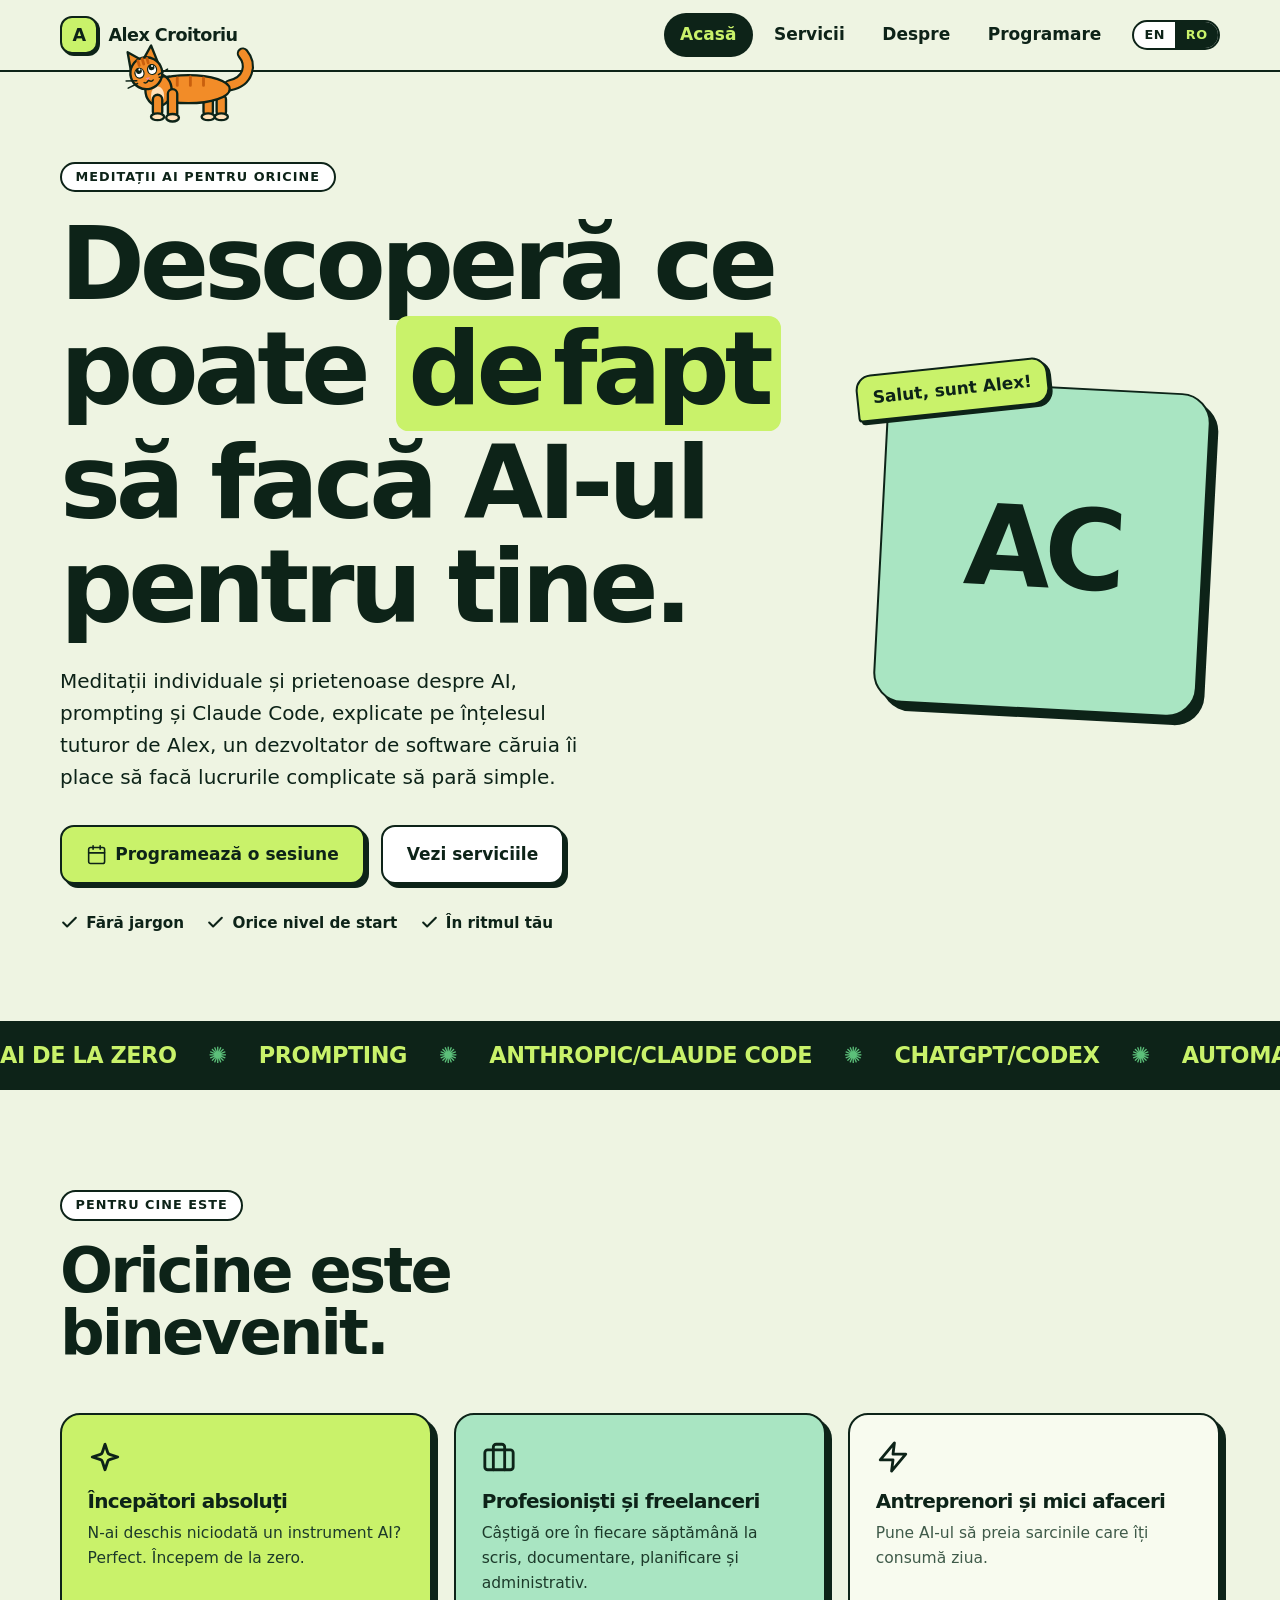
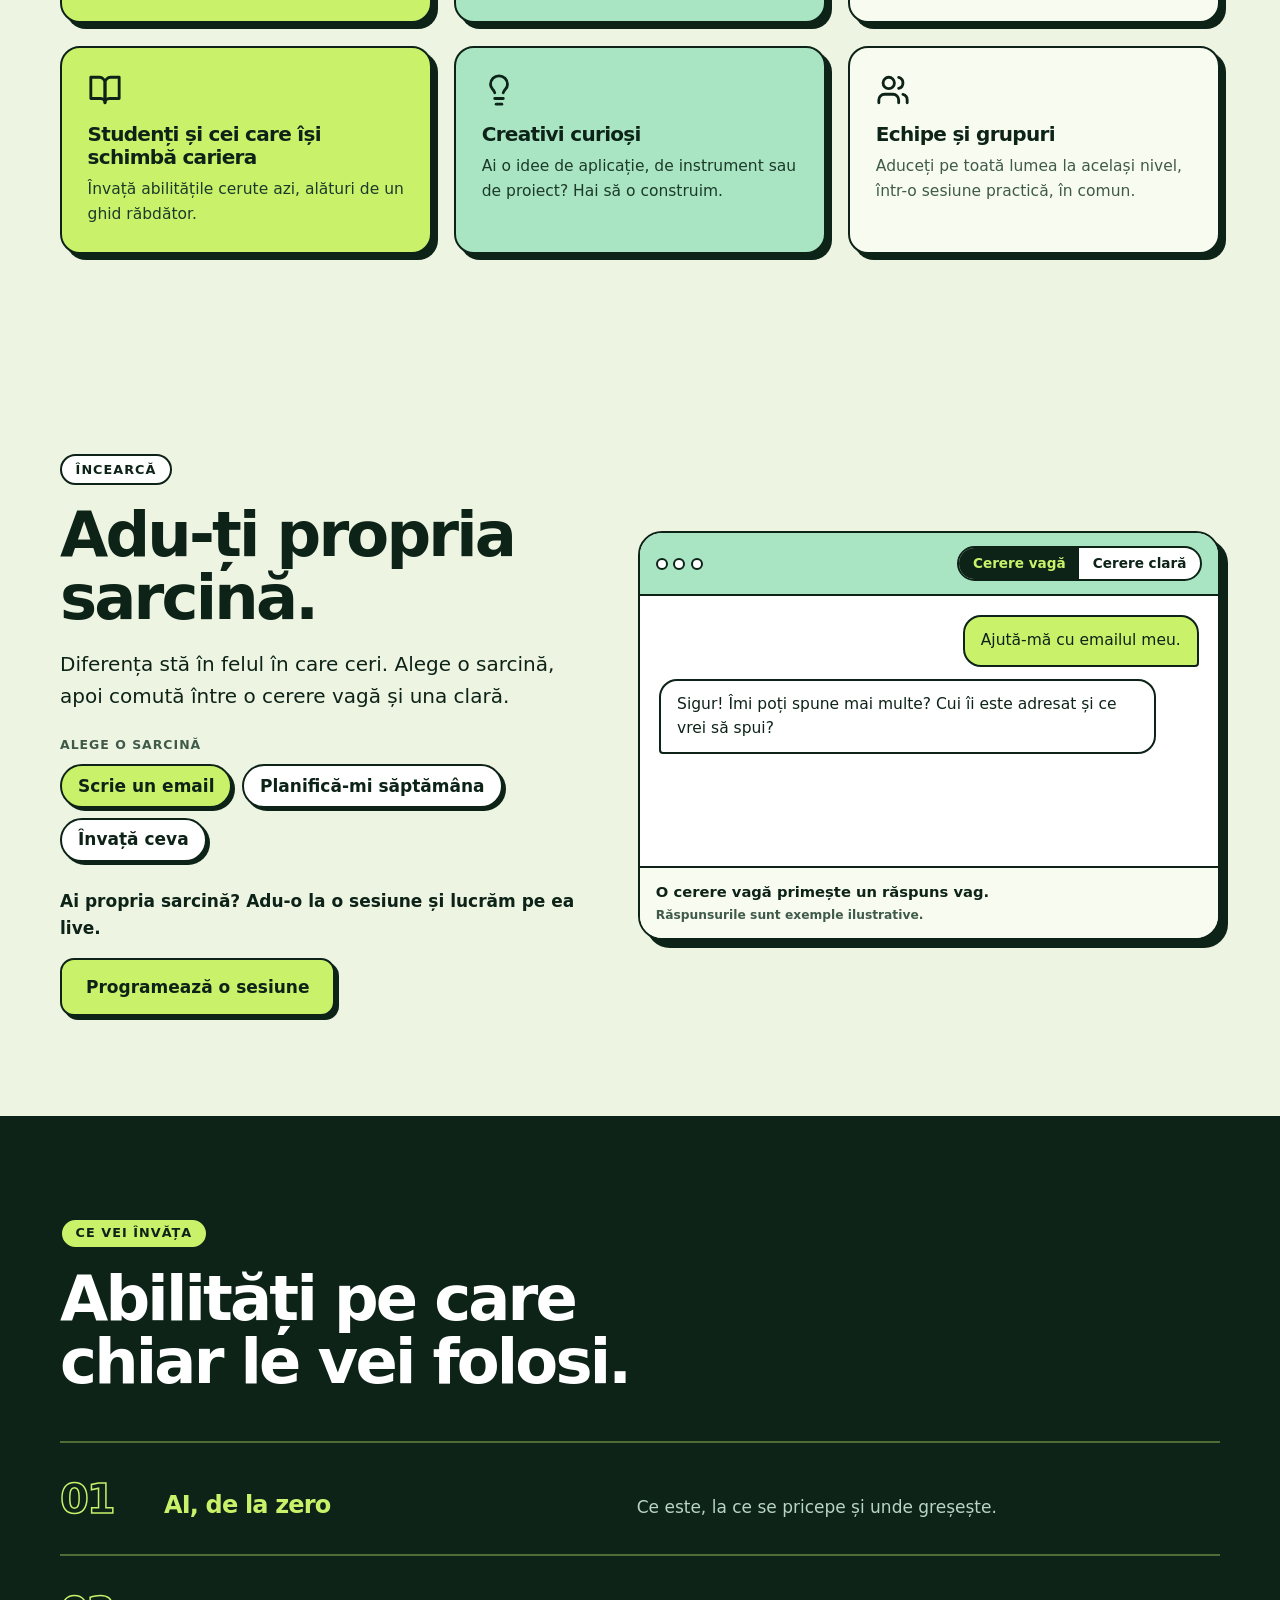
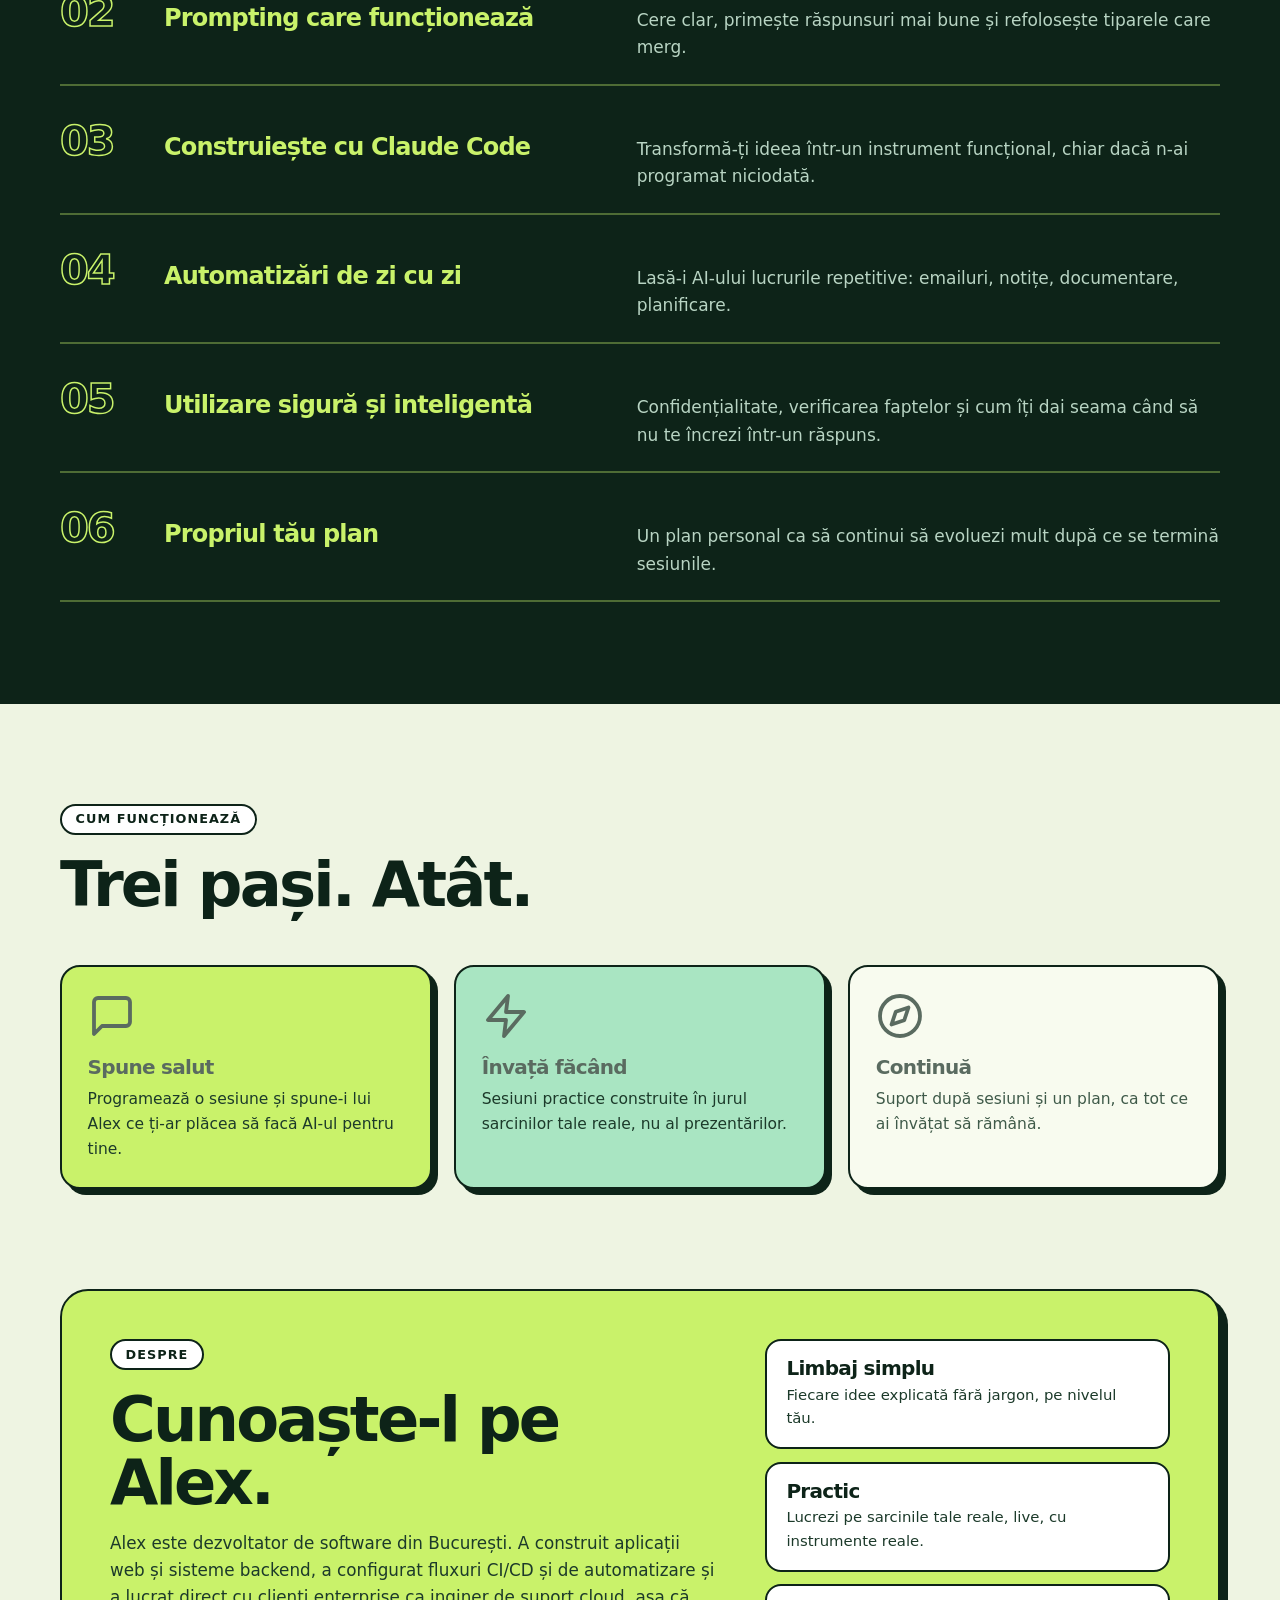
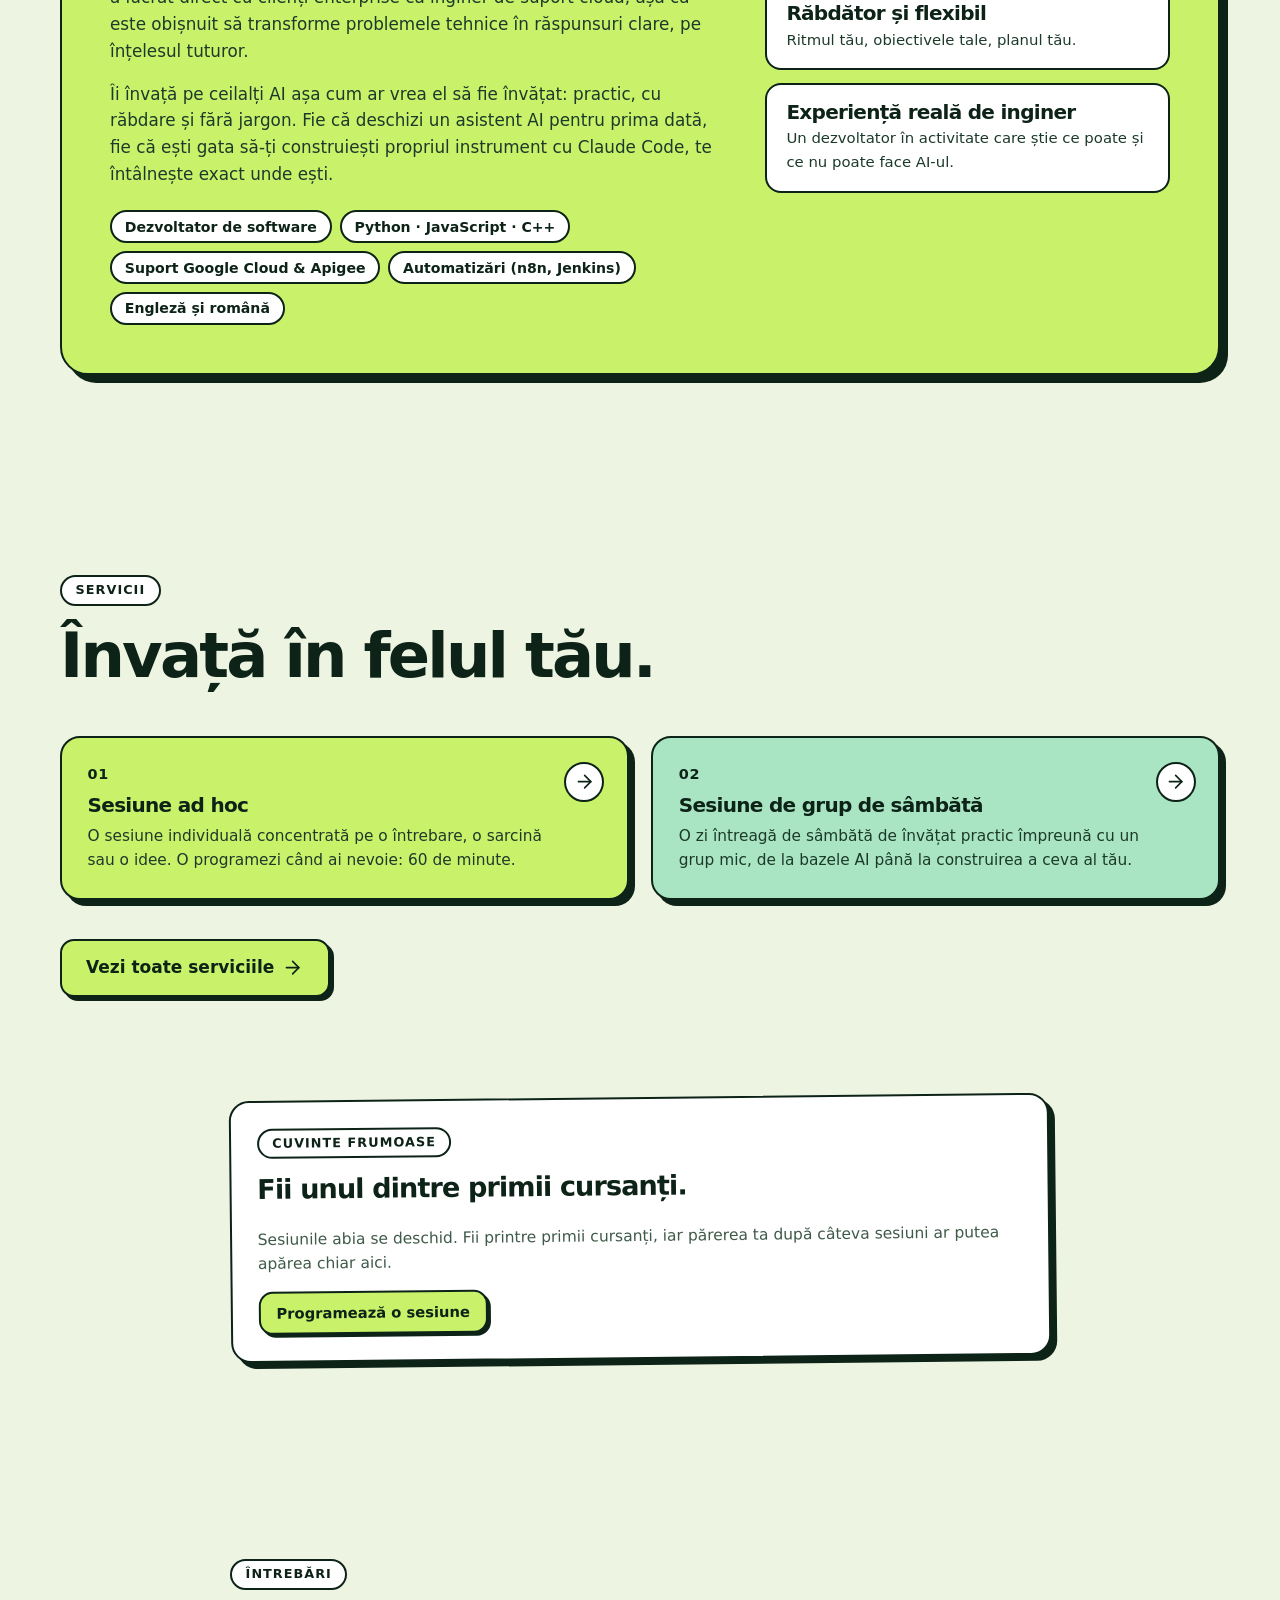
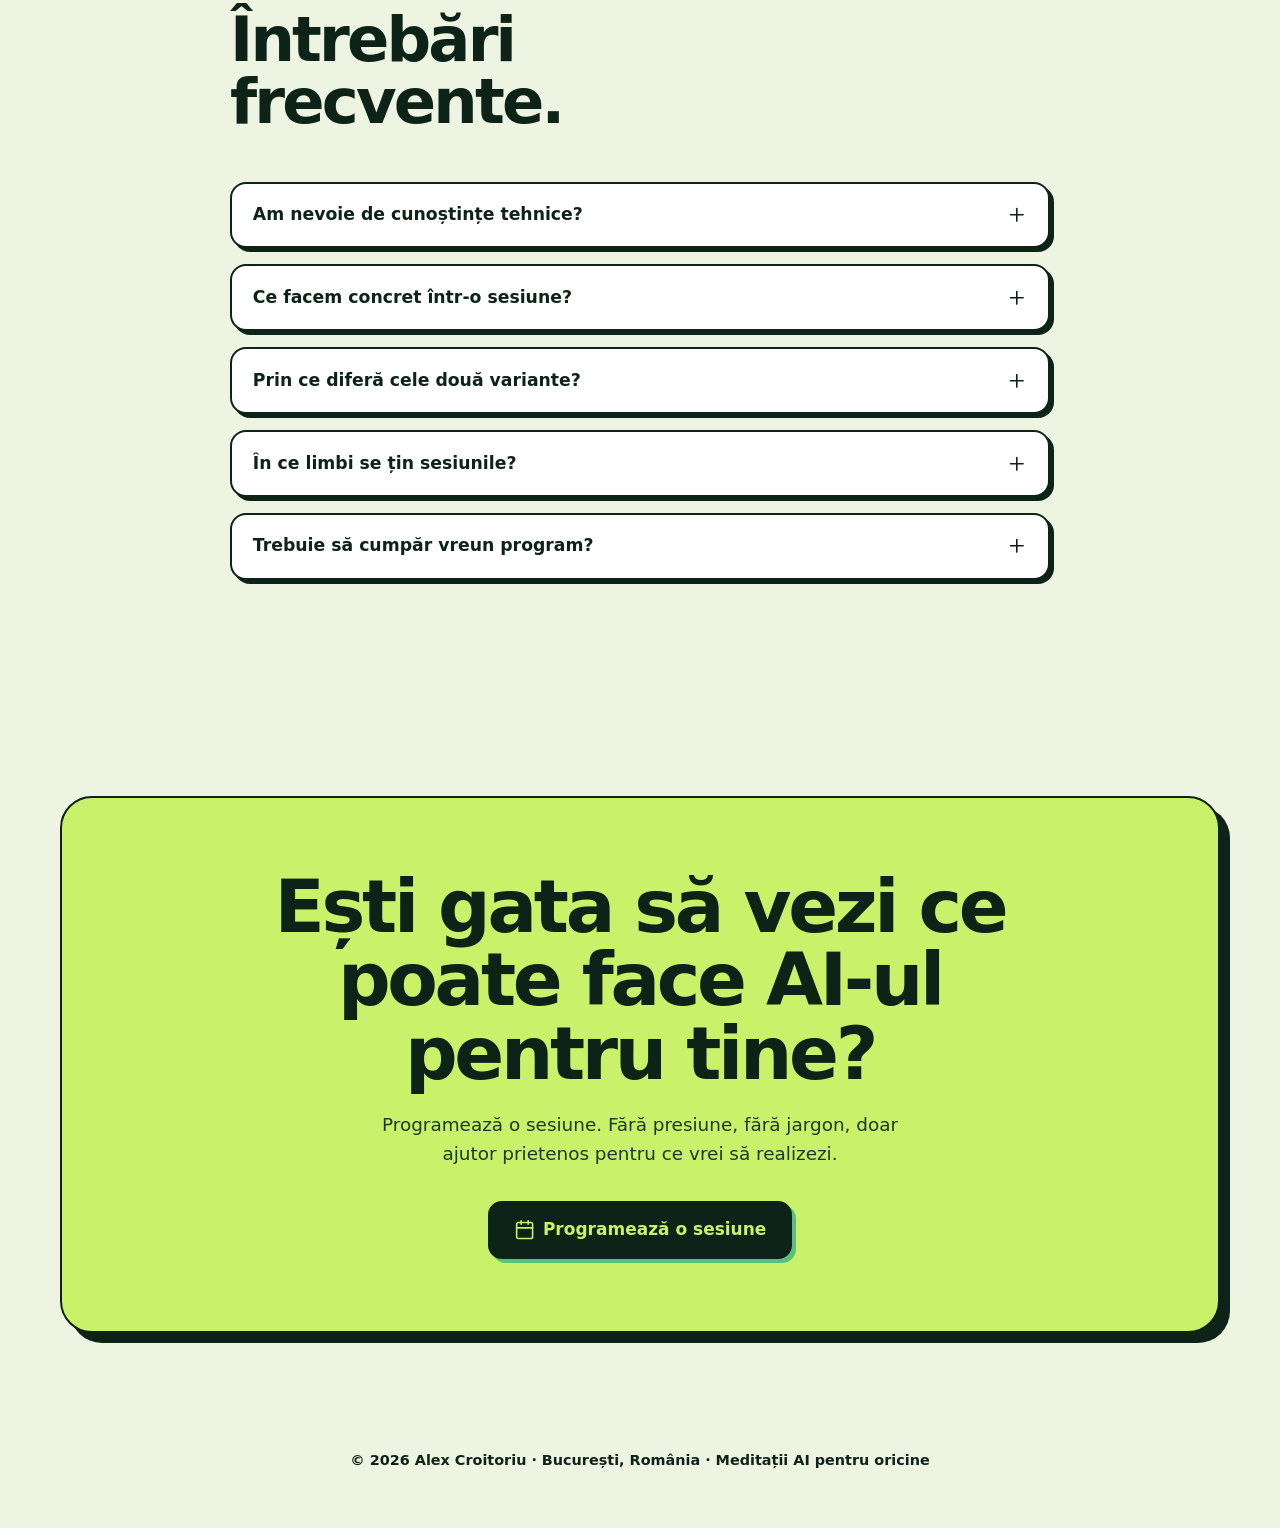
==== commit 2db13fdf: "About menu highlight, heading highlight fix, Anthropic/ChatGPT strip, step icons, remove Book page c" ====
--- a/ro/index.html
+++ b/ro/index.html
@@ -16,7 +16,7 @@
 <meta property="og:locale" content="ro_RO">
 <meta name="theme-color" content="#c9f26a">
 <link rel="icon" href="data:image/svg+xml,%3Csvg xmlns='http://www.w3.org/2000/svg' viewBox='0 0 64 64'%3E%3Crect x='9' y='9' width='50' height='50' rx='13' fill='%230d2318'/%3E%3Crect x='4' y='4' width='50' height='50' rx='13' fill='%23c9f26a' stroke='%230d2318' stroke-width='4'/%3E%3Ctext x='29' y='41' text-anchor='middle' font-family='Arial,Helvetica,sans-serif' font-weight='900' font-size='32' fill='%230d2318'%3EA%3C/text%3E%3C/svg%3E">
-<link rel="stylesheet" href="../assets/style.css?v=cd0ed2ff">
+<link rel="stylesheet" href="../assets/style.css?v=8d2ffa8f">
 <script type="application/ld+json">{"@context":"https://schema.org","@type":"Person","name":"Alex Croitoriu","jobTitle":"Software developer & AI tutor","description":"Meditații individuale și prietenoase despre AI, prompting și Claude Code, explicate pe înțelesul tuturor de dezvoltatorul de software Alex Croitoriu.","url":"https://andreeaioan97-maker.github.io/alex-ai-tutoring/ro/","knowsLanguage":["en","ro"],"address":{"@type":"PostalAddress","addressLocality":"Bucharest","addressCountry":"RO"}}</script>
 </head>
 <body class="page-home">
@@ -25,9 +25,9 @@
 <header class="top"><div class="wrap bar">
   <a class="brand" href="index.html" aria-label="Alex Croitoriu"><span class="logo" aria-hidden="true">A</span><span class="nm" aria-hidden="true"><span class="w"><i style="--i:1">A</i><i style="--i:2">l</i><i style="--i:3">e</i><i style="--i:4">x</i></span> <span class="w"><i style="--i:5">C</i><i style="--i:6">r</i><i style="--i:7">o</i><i style="--i:8">i</i><i style="--i:9">t</i><i style="--i:10">o</i><i style="--i:11">r</i><i style="--i:12">i</i><i style="--i:13">u</i></span></span></a>
   <nav class="links" aria-label="Principal">
-    <a href="index.html" aria-current="page">Acasă</a>
+    <a href="index.html" data-nav="home" aria-current="page">Acasă</a>
     <a href="services.html">Servicii</a>
-    <a href="index.html#about">Despre</a>
+    <a href="index.html#about" data-nav="about">Despre</a>
     <a href="book.html">Programare</a>
   </nav>
   <div class="langs" role="group" aria-label="Limba"><a href="../index.html" hreflang="en" lang="en" aria-label="English">EN</a><span aria-current="true" lang="ro">RO</span></div>
@@ -42,7 +42,7 @@
 <section class="hero"><div class="wrap hero-grid">
   <div>
     <span class="label">Meditații AI pentru oricine</span>
-    <h1>Descoperă ce poate <mark>de fapt</mark> să facă AI-ul pentru tine.</h1>
+    <h1>Descoperă ce poate <mark><span>de</span> <span>fapt</span></mark> să facă AI-ul pentru tine.</h1>
     <p class="lead">Meditații individuale și prietenoase despre AI, prompting și Claude Code, explicate pe înțelesul tuturor de Alex, un dezvoltator de software căruia îi place să facă lucrurile complicate să pară simple.</p>
     <div class="cta-row"><a class="btn" href="book.html"><svg class="ic " aria-hidden="true"><use href="#i-calendar"/></svg> Programează o sesiune</a><a class="btn btn-white" href="services.html">Vezi serviciile</a></div>
     <ul class="trust"><li><svg class="ic " aria-hidden="true"><use href="#i-check"/></svg>Fără jargon</li><li><svg class="ic " aria-hidden="true"><use href="#i-check"/></svg>Orice nivel de start</li><li><svg class="ic " aria-hidden="true"><use href="#i-check"/></svg>În ritmul tău</li></ul>
@@ -52,7 +52,7 @@
     <span class="hi">Salut, sunt Alex!</span>
   </div>
 </div></section>
-<div class="strip" aria-hidden="true"><div class="strip-in"><span>AI de la zero</span><i>✺</i><span>Prompting</span><i>✺</i><span>Claude Code</span><i>✺</i><span>Automatizări</span><i>✺</i><span>Utilizare sigură</span><i>✺</i><span>Planul tău</span><i>✺</i><span>AI de la zero</span><i>✺</i><span>Prompting</span><i>✺</i><span>Claude Code</span><i>✺</i><span>Automatizări</span><i>✺</i><span>Utilizare sigură</span><i>✺</i><span>Planul tău</span><i>✺</i><span>AI de la zero</span><i>✺</i><span>Prompting</span><i>✺</i><span>Claude Code</span><i>✺</i><span>Automatizări</span><i>✺</i><span>Utilizare sigură</span><i>✺</i><span>Planul tău</span><i>✺</i><span>AI de la zero</span><i>✺</i><span>Prompting</span><i>✺</i><span>Claude Code</span><i>✺</i><span>Automatizări</span><i>✺</i><span>Utilizare sigură</span><i>✺</i><span>Planul tău</span><i>✺</i></div></div>
+<div class="strip" aria-hidden="true"><div class="strip-in"><span>AI de la zero</span><i>✺</i><span>Prompting</span><i>✺</i><span>Anthropic/Claude Code</span><i>✺</i><span>ChatGPT/Codex</span><i>✺</i><span>Automatizări</span><i>✺</i><span>Utilizare sigură</span><i>✺</i><span>Planul tău</span><i>✺</i><span>AI de la zero</span><i>✺</i><span>Prompting</span><i>✺</i><span>Anthropic/Claude Code</span><i>✺</i><span>ChatGPT/Codex</span><i>✺</i><span>Automatizări</span><i>✺</i><span>Utilizare sigură</span><i>✺</i><span>Planul tău</span><i>✺</i><span>AI de la zero</span><i>✺</i><span>Prompting</span><i>✺</i><span>Anthropic/Claude Code</span><i>✺</i><span>ChatGPT/Codex</span><i>✺</i><span>Automatizări</span><i>✺</i><span>Utilizare sigură</span><i>✺</i><span>Planul tău</span><i>✺</i><span>AI de la zero</span><i>✺</i><span>Prompting</span><i>✺</i><span>Anthropic/Claude Code</span><i>✺</i><span>ChatGPT/Codex</span><i>✺</i><span>Automatizări</span><i>✺</i><span>Utilizare sigură</span><i>✺</i><span>Planul tău</span><i>✺</i></div></div>
 
 <section class="section"><div class="wrap">
   <div class="sec-head"><span class="label">Pentru cine este</span><h2>Oricine este binevenit.</h2></div>
@@ -90,7 +90,7 @@
 
 <section class="section"><div class="wrap">
   <div class="sec-head"><span class="label">Cum funcționează</span><h2>Trei pași. Atât.</h2></div>
-  <div class="cards c3"><article class="stk s0"><span class="bignum">1</span><h3>Spune salut</h3><p>Programează o sesiune sau trimite-i lui Alex o întrebare: spune-i ce ți-ar plăcea să facă AI-ul pentru tine.</p></article><article class="stk s1"><span class="bignum">2</span><h3>Învață făcând</h3><p>Sesiuni practice construite în jurul sarcinilor tale reale, nu al prezentărilor.</p></article><article class="stk s2"><span class="bignum">3</span><h3>Continuă</h3><p>Suport după sesiuni și un plan, ca tot ce ai învățat să rămână.</p></article></div>
+  <div class="cards c3 steps"><article class="stk s0"><svg class="ic step-ic" aria-hidden="true"><use href="#i-message"/></svg><h3>Spune salut</h3><p>Programează o sesiune și spune-i lui Alex ce ți-ar plăcea să facă AI-ul pentru tine.</p></article><article class="stk s1"><svg class="ic step-ic" aria-hidden="true"><use href="#i-zap"/></svg><h3>Învață făcând</h3><p>Sesiuni practice construite în jurul sarcinilor tale reale, nu al prezentărilor.</p></article><article class="stk s2"><svg class="ic step-ic" aria-hidden="true"><use href="#i-compass"/></svg><h3>Continuă</h3><p>Suport după sesiuni și un plan, ca tot ce ai învățat să rămână.</p></article></div>
 </div></section>
 
 <section class="section tight" id="about"><div class="wrap">
@@ -135,7 +135,7 @@
 </div></section>
 </main>
 <footer class="foot"><div class="wrap">© 2026 Alex Croitoriu · București, România · Meditații AI pentru oricine</div></footer>
-<script src="../assets/config.js?v=991911d2"></script>
-<script src="../assets/site.js?v=a2567676"></script>
+<script src="../assets/config.js?v=6dcd5f30"></script>
+<script src="../assets/site.js?v=9d1f6f69"></script>
 </body>
 </html>
--- a/assets/style.css
+++ b/assets/style.css
@@ -23,11 +23,17 @@
 :root{--bg:#eef4e2;--ink:#0d2318;--lime:#c9f26a;--mint:#a9e5c2;--leaf:#5cc07a;--pale:#f8fbef;--muted:#3f5a49;--focus:#0d2318;--max:1160px;--r:20px;--sh:6px 6px 0 var(--ink)}
 body{font:17px/1.6 system-ui,-apple-system,"Segoe UI",Roboto,sans-serif;color:var(--ink);background:var(--bg)}
 h1,h2,h3{font-weight:850;letter-spacing:-.035em;line-height:1}
-h1{font-size:clamp(2.8rem,8.2vw,6.4rem);letter-spacing:-.05em;line-height:.95}
+h1{--h1:clamp(2.8rem,8.2vw,6.4rem);font-size:var(--h1);letter-spacing:-.05em;line-height:1.02}
 h2{font-size:clamp(2.1rem,5vw,3.9rem);letter-spacing:-.045em}
 h3{font-size:1.25rem;line-height:1.15}
 p{color:var(--muted)}
-mark{background:var(--lime);color:var(--ink);padding:0 .12em;border-radius:.12em;box-decoration-break:clone;-webkit-box-decoration-break:clone}
+mark{background:none;color:var(--ink)}
+/* Headline highlight: one fixed-height box per word (line-height:1), so the line makes room for it and it never covers the line above or below. */
+h1 mark{font-size:0}
+h1 mark span{display:inline-block;font-size:var(--h1);line-height:1;background:var(--lime);padding:.02em .06em .1em}
+h1 mark span:first-child{padding-left:.12em;border-radius:.12em 0 0 .12em}
+h1 mark span:last-child{padding-right:.12em;border-radius:0 .12em .12em 0}
+h1 mark span:only-child{border-radius:.12em}
 .label{display:inline-block;border:2px solid var(--ink);background:#fff;border-radius:999px;padding:.2rem .85rem;font-weight:800;font-size:.8rem;letter-spacing:.08em;text-transform:uppercase;margin-bottom:1.2rem}
 .label.light{background:var(--lime);color:var(--ink)}
 
@@ -74,7 +80,9 @@
 .stk p{margin-top:.5rem;font-size:.97rem}
 .s0{background:var(--lime)}.s1{background:var(--mint)}.s2{background:var(--pale)}.s3{background:#d7efb5}
 .s0 p,.s1 p{color:#1c3a2a}
-.bignum{display:block;font-size:4.2rem;font-weight:900;line-height:1;letter-spacing:-.06em;margin-bottom:.6rem}
+/* "How it works" steps: a quiet grey icon and title instead of a big number */
+.steps .step-ic{display:block;width:48px;height:48px;stroke-width:1.9;color:#5a6b60;margin-bottom:1rem}
+.steps h3{color:#5a6b60}
 
 .inkband{background:var(--ink);color:#fff;border-block:2px solid var(--ink)}
 .inkband h2{color:#fff}
@@ -191,24 +199,12 @@
 .chat-note small{display:block;font-weight:600;color:var(--muted);margin-top:.15rem}
 
 /* booking */
-.ask{display:grid;grid-template-columns:.9fr 1.1fr;gap:clamp(1.4rem,3vw,2.4rem);align-items:start;margin-top:clamp(2.5rem,6vw,4.5rem);scroll-margin-top:6rem}
-.ask-intro h2{margin-bottom:.8rem}
-.panel{border:2px solid var(--ink);border-radius:var(--r);box-shadow:var(--sh);background:#fff;padding:clamp(1.1rem,3vw,1.8rem)}
-.panel h2{font-size:1.45rem;letter-spacing:-.03em;margin-bottom:1.1rem;display:flex;align-items:center;gap:.6rem;max-width:none}
 .note-tz{font-size:.85rem;color:var(--muted);margin-top:1rem}
-.fld{display:grid;gap:.35rem;margin-bottom:1rem}
-.fld label{font-weight:800;font-size:.92rem}
-.fld input,.fld select,.fld textarea{font:inherit;border:2px solid var(--ink);border-radius:12px;padding:.7rem .85rem;background:var(--pale);color:var(--ink);width:100%}
-.fld textarea{min-height:96px;resize:vertical}
-.fld input:focus-visible,.fld select:focus-visible,.fld textarea:focus-visible{outline:3px solid var(--leaf);outline-offset:2px}
-.err{color:#8a1c1c;font-weight:700;margin-top:.7rem;min-height:1.3em}
-.ok{border:2px solid var(--ink);background:var(--lime);border-radius:14px;padding:1rem;margin-top:.6rem;font-weight:700;color:var(--ink)}
-.ok pre{white-space:pre-wrap;font:600 .85rem/1.5 ui-monospace,SFMono-Regular,Menlo,monospace;margin-top:.7rem;font-weight:600}
 .alt{margin-top:1rem}
-.alt[hidden],.ok[hidden]{display:none}
+.alt[hidden]{display:none}
 
 @media (max-width:1000px){
-  .demo,.ask{grid-template-columns:1fr}
+  .demo{grid-template-columns:1fr}
 }
 @media (max-width:820px){
   .menu-btn{order:5}
@@ -220,7 +216,6 @@
   .logo{width:34px;height:34px}
   .langs a,.langs span{padding:.28rem .55rem}
   .chat-top{flex-wrap:wrap}
-  .panel h2{font-size:1.25rem}
 }
 
 .trust{display:flex;flex-wrap:wrap;gap:.4rem 1.4rem;margin-top:1.7rem;font-weight:750;font-size:.95rem}
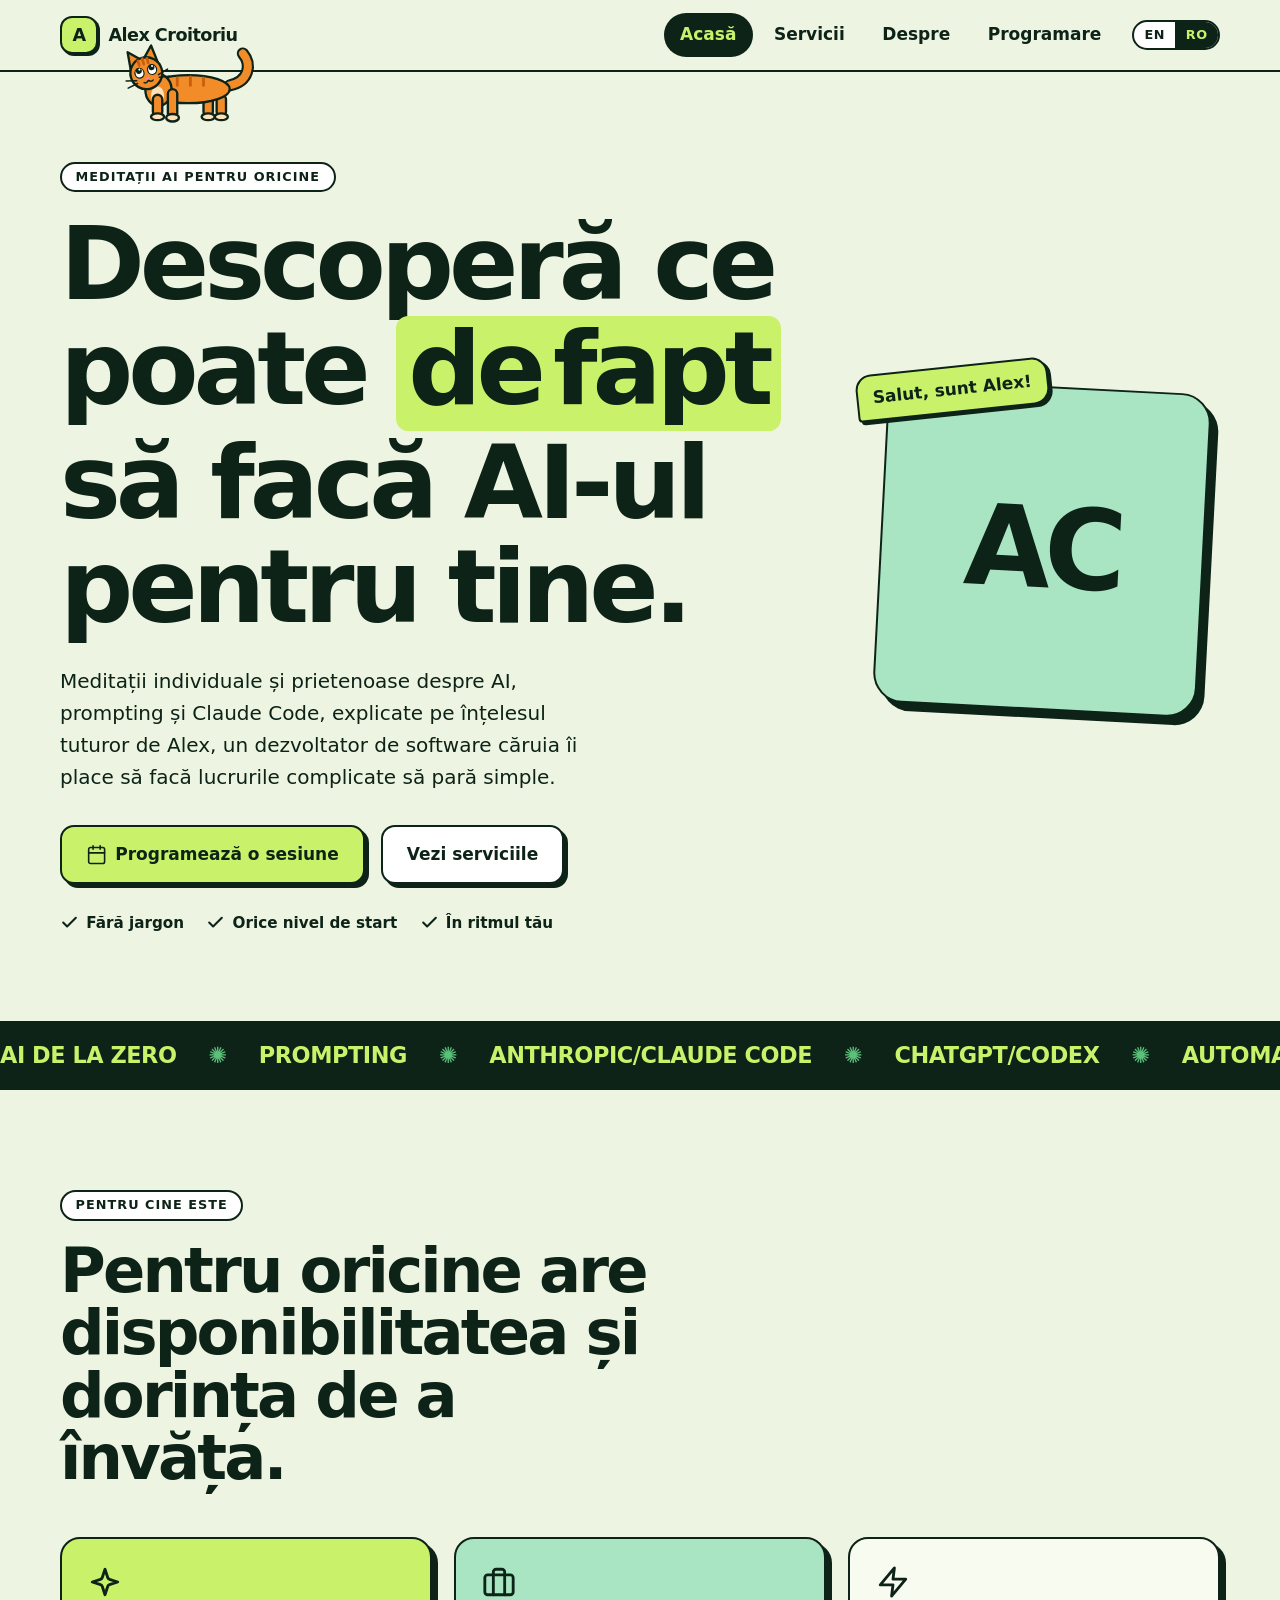
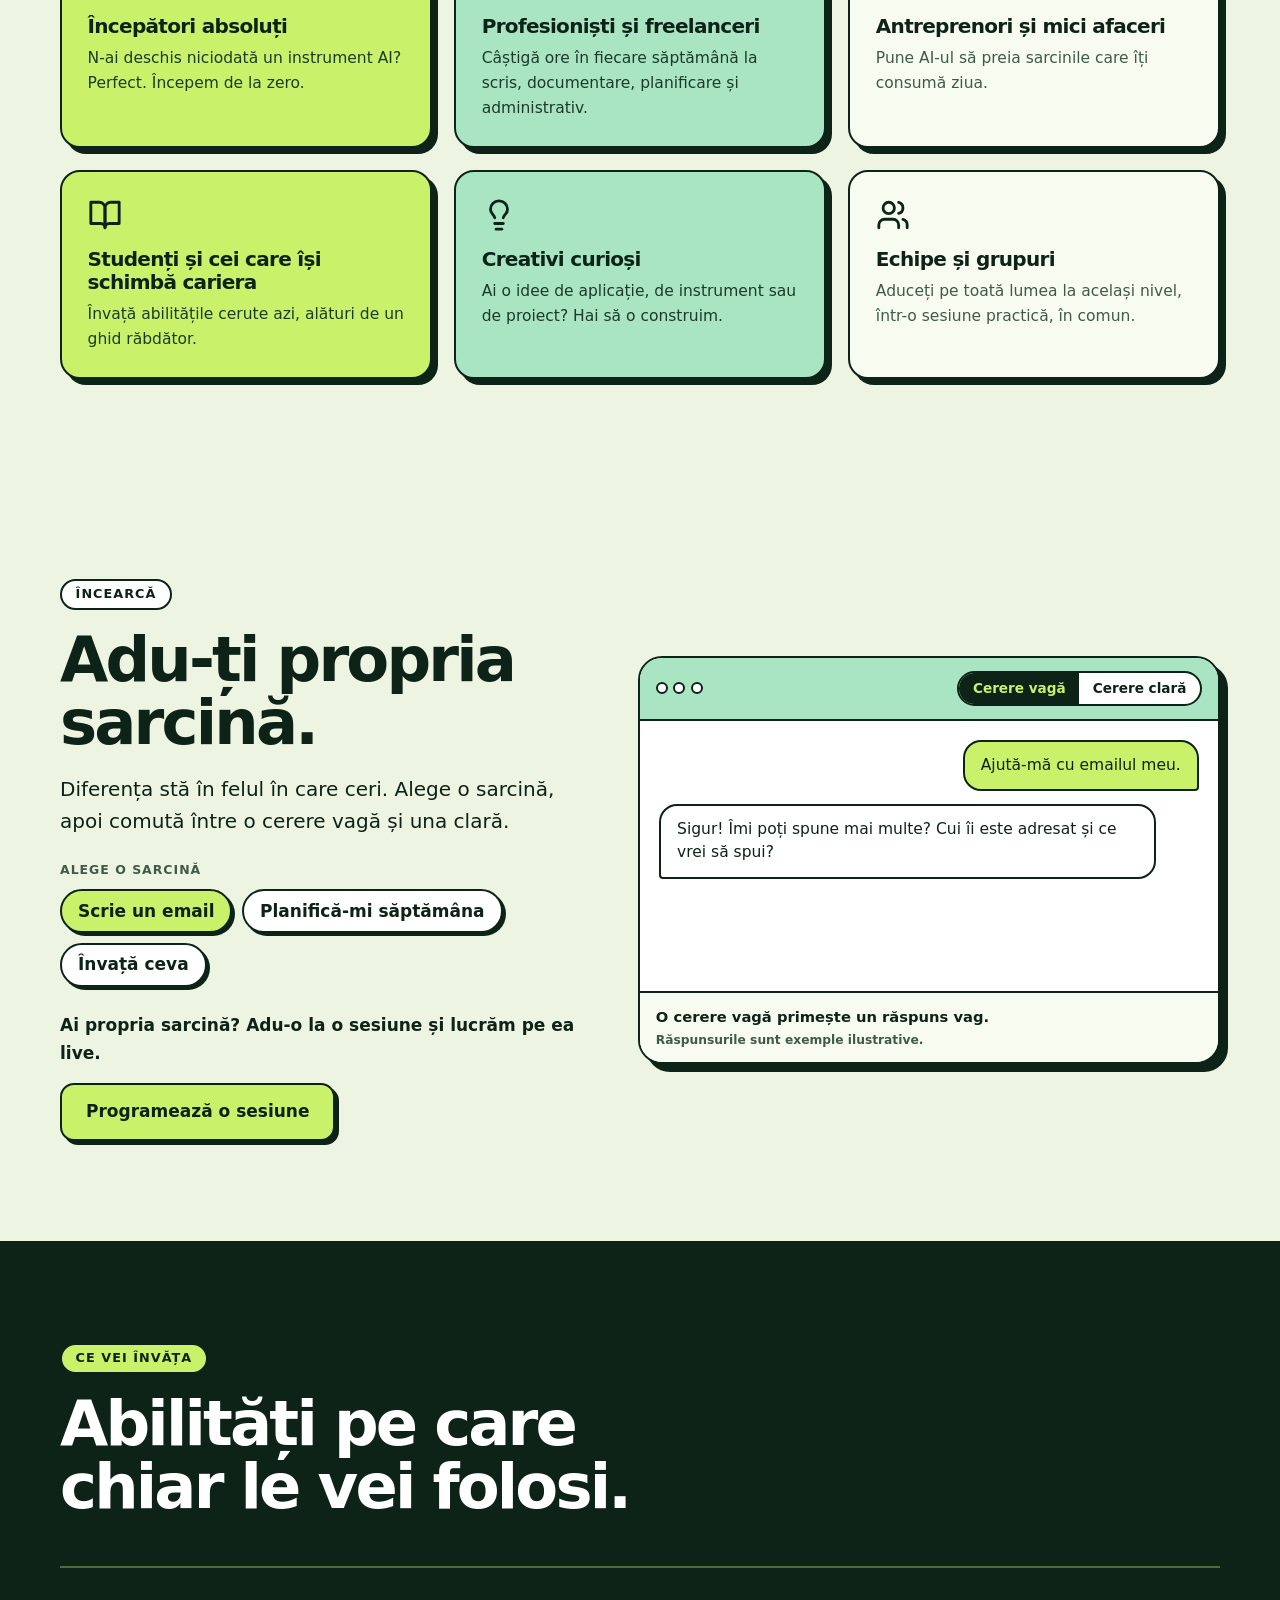
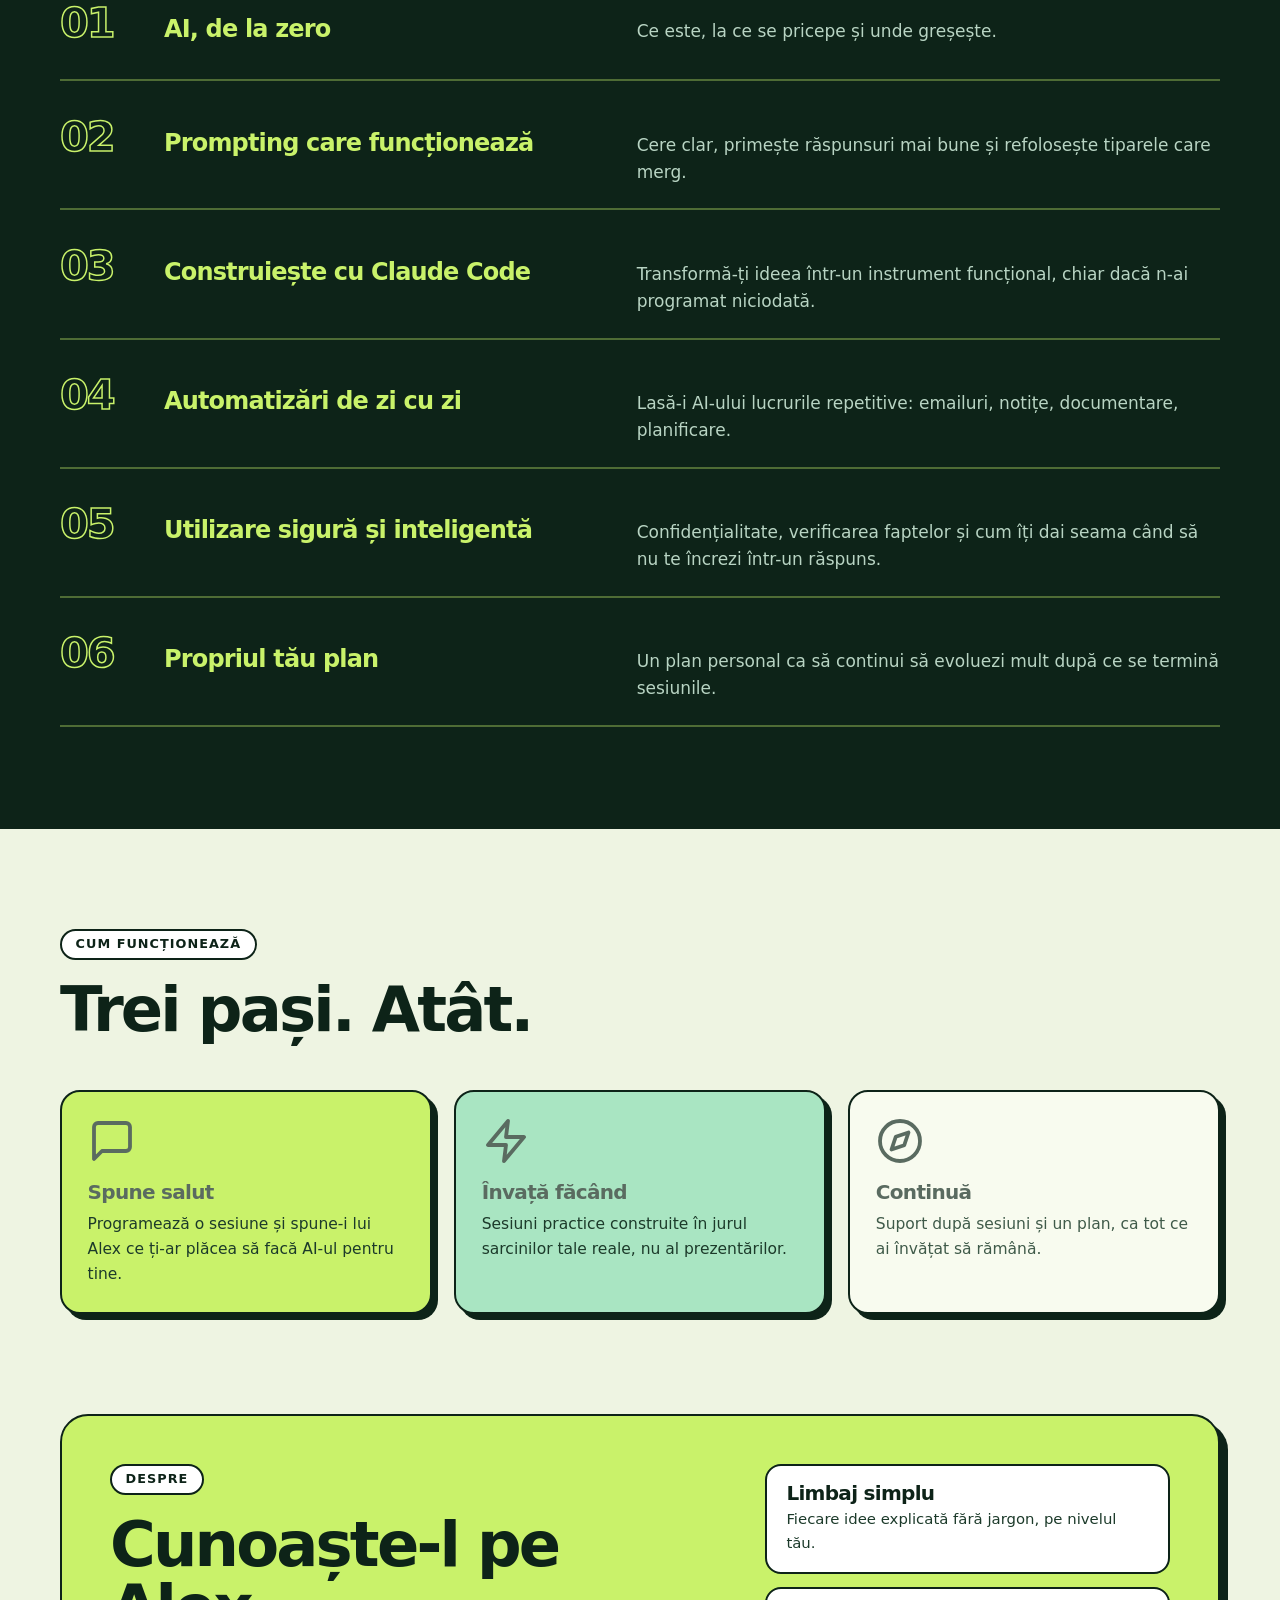
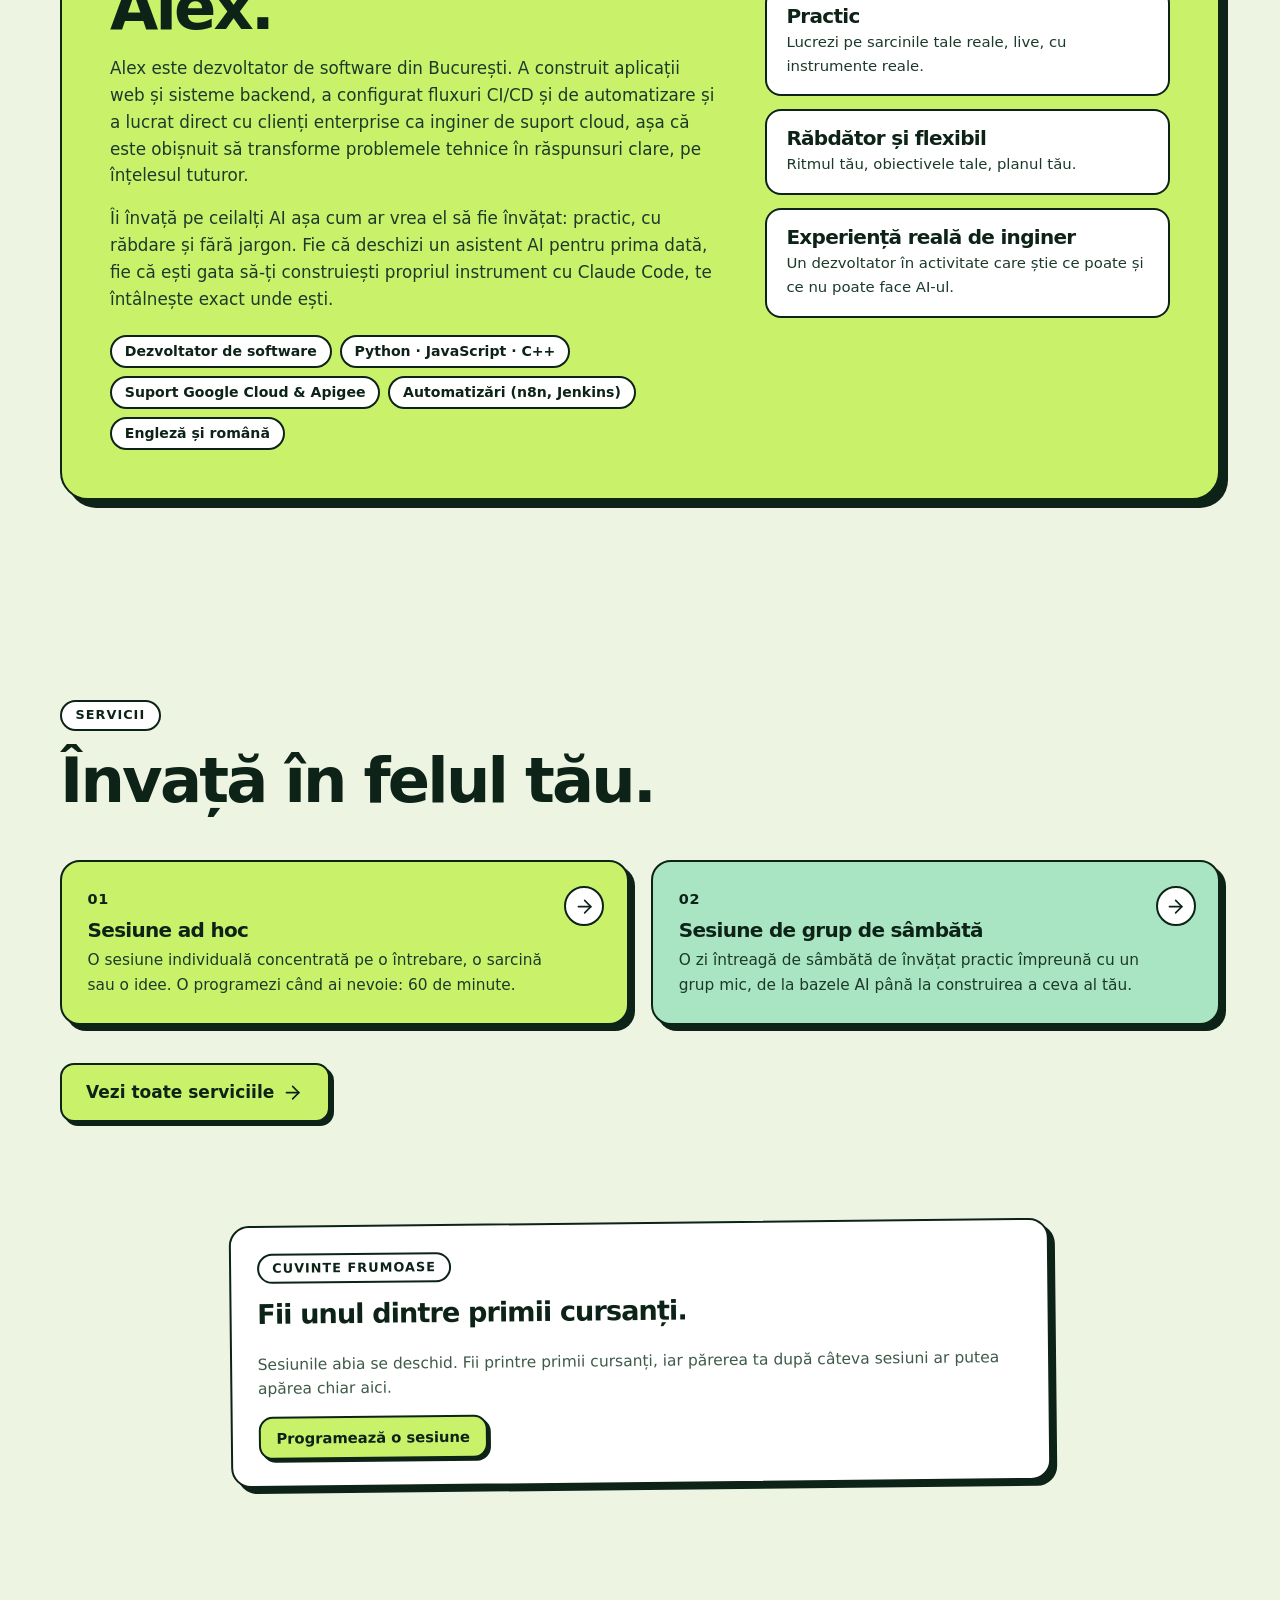
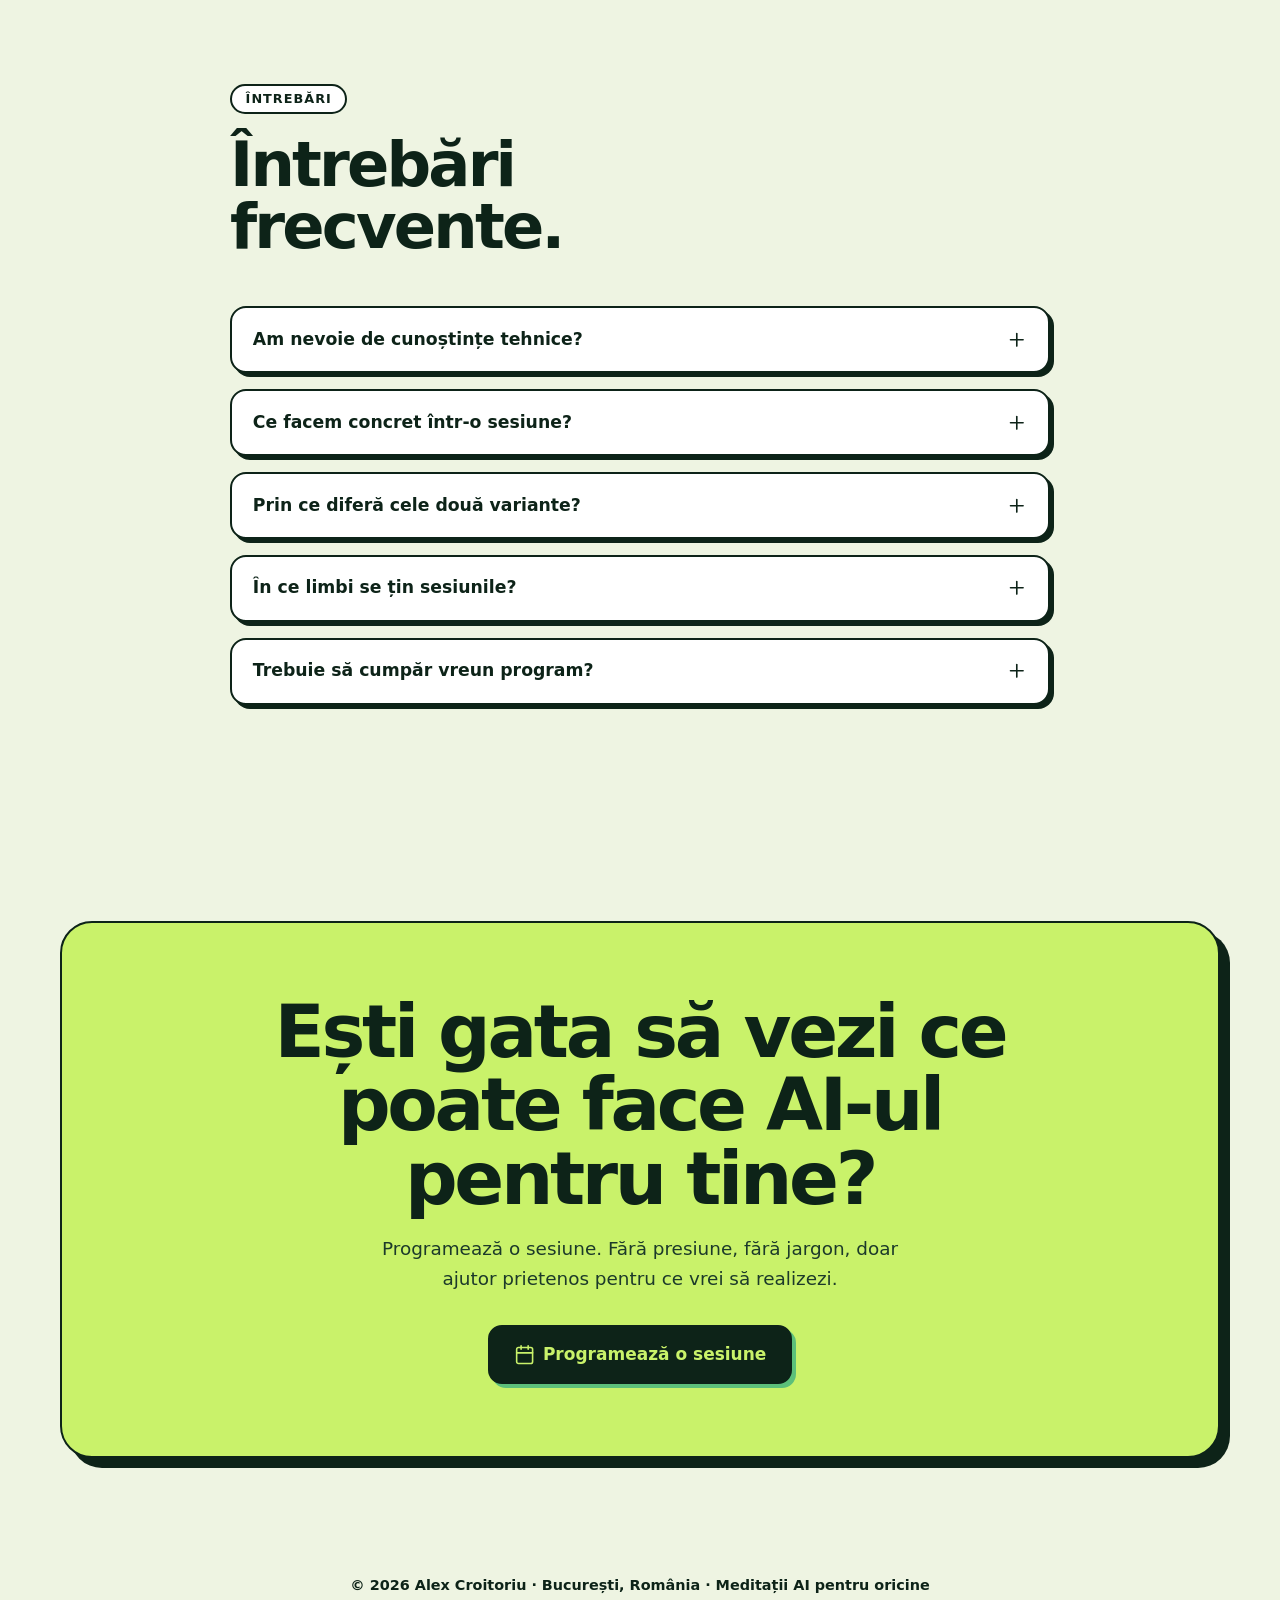
==== commit d8a191d0: "Make Romanian the default language (root), move English to en/, redirect old ro/ links; new 'Who it'" ====
--- a/ro/index.html
+++ b/ro/index.html
@@ -2,140 +2,11 @@
 <html lang="ro">
 <head>
 <meta charset="utf-8">
-<meta name="viewport" content="width=device-width, initial-scale=1">
-<title>Alex Croitoriu · Meditații AI pentru oricine</title>
-<meta name="description" content="Meditații individuale și prietenoase despre AI, prompting și Claude Code, explicate pe înțelesul tuturor de dezvoltatorul de software Alex Croitoriu.">
-<link rel="canonical" href="https://andreeaioan97-maker.github.io/alex-ai-tutoring/ro/">
-<link rel="alternate" hreflang="en" href="https://andreeaioan97-maker.github.io/alex-ai-tutoring/">
-<link rel="alternate" hreflang="ro" href="https://andreeaioan97-maker.github.io/alex-ai-tutoring/ro/">
-<link rel="alternate" hreflang="x-default" href="https://andreeaioan97-maker.github.io/alex-ai-tutoring/">
-<meta property="og:title" content="Alex Croitoriu · Meditații AI pentru oricine">
-<meta property="og:description" content="Meditații individuale și prietenoase despre AI, prompting și Claude Code, explicate pe înțelesul tuturor de dezvoltatorul de software Alex Croitoriu.">
-<meta property="og:type" content="website">
-<meta property="og:url" content="https://andreeaioan97-maker.github.io/alex-ai-tutoring/ro/">
-<meta property="og:locale" content="ro_RO">
-<meta name="theme-color" content="#c9f26a">
-<link rel="icon" href="data:image/svg+xml,%3Csvg xmlns='http://www.w3.org/2000/svg' viewBox='0 0 64 64'%3E%3Crect x='9' y='9' width='50' height='50' rx='13' fill='%230d2318'/%3E%3Crect x='4' y='4' width='50' height='50' rx='13' fill='%23c9f26a' stroke='%230d2318' stroke-width='4'/%3E%3Ctext x='29' y='41' text-anchor='middle' font-family='Arial,Helvetica,sans-serif' font-weight='900' font-size='32' fill='%230d2318'%3EA%3C/text%3E%3C/svg%3E">
-<link rel="stylesheet" href="../assets/style.css?v=8d2ffa8f">
-<script type="application/ld+json">{"@context":"https://schema.org","@type":"Person","name":"Alex Croitoriu","jobTitle":"Software developer & AI tutor","description":"Meditații individuale și prietenoase despre AI, prompting și Claude Code, explicate pe înțelesul tuturor de dezvoltatorul de software Alex Croitoriu.","url":"https://andreeaioan97-maker.github.io/alex-ai-tutoring/ro/","knowsLanguage":["en","ro"],"address":{"@type":"PostalAddress","addressLocality":"Bucharest","addressCountry":"RO"}}</script>
+<title>Alex Croitoriu</title>
+<meta name="robots" content="noindex">
+<link rel="canonical" href="https://andreeaioan97-maker.github.io/alex-ai-tutoring/">
+<meta http-equiv="refresh" content="0; url=../index.html">
+<script>location.replace("../index.html" + location.search + location.hash);</script>
 </head>
-<body class="page-home">
-<svg width="0" height="0" style="position:absolute" aria-hidden="true"><defs><symbol id="i-sparkles" viewBox="0 0 24 24"><path d="m12 3-1.9 5.8a2 2 0 0 1-1.3 1.3L3 12l5.8 1.9a2 2 0 0 1 1.3 1.3L12 21l1.9-5.8a2 2 0 0 1 1.3-1.3L21 12l-5.8-1.9a2 2 0 0 1-1.3-1.3z"/></symbol><symbol id="i-briefcase" viewBox="0 0 24 24"><rect x="2" y="7" width="20" height="14" rx="2"/><path d="M16 21V5a2 2 0 0 0-2-2h-4a2 2 0 0 0-2 2v16"/></symbol><symbol id="i-zap" viewBox="0 0 24 24"><path d="M13 2 3 14h9l-1 8 10-12h-9l1-8z"/></symbol><symbol id="i-book" viewBox="0 0 24 24"><path d="M2 3h6a4 4 0 0 1 4 4v14a3 3 0 0 0-3-3H2z"/><path d="M22 3h-6a4 4 0 0 0-4 4v14a3 3 0 0 1 3-3h7z"/></symbol><symbol id="i-bulb" viewBox="0 0 24 24"><path d="M15 14c.2-1 .7-1.7 1.5-2.5 1-.9 1.5-2.2 1.5-3.5A6 6 0 0 0 6 8c0 1 .2 2.2 1.5 3.5.7.7 1.3 1.5 1.5 2.5"/><path d="M9 18h6"/><path d="M10 22h4"/></symbol><symbol id="i-users" viewBox="0 0 24 24"><path d="M16 21v-2a4 4 0 0 0-4-4H6a4 4 0 0 0-4 4v2"/><circle cx="9" cy="7" r="4"/><path d="M22 21v-2a4 4 0 0 0-3-3.87"/><path d="M16 3.13a4 4 0 0 1 0 7.75"/></symbol><symbol id="i-message" viewBox="0 0 24 24"><path d="M21 15a2 2 0 0 1-2 2H7l-4 4V5a2 2 0 0 1 2-2h14a2 2 0 0 1 2 2z"/></symbol><symbol id="i-code" viewBox="0 0 24 24"><path d="m16 18 6-6-6-6"/><path d="m8 6-6 6 6 6"/></symbol><symbol id="i-shield" viewBox="0 0 24 24"><path d="M12 22s8-4 8-10V5l-8-3-8 3v7c0 6 8 10 8 10z"/></symbol><symbol id="i-compass" viewBox="0 0 24 24"><circle cx="12" cy="12" r="10"/><path d="m16.24 7.76-2.12 6.36-6.36 2.12 2.12-6.36z"/></symbol><symbol id="i-check" viewBox="0 0 24 24"><path d="M20 6 9 17l-5-5"/></symbol><symbol id="i-arrow" viewBox="0 0 24 24"><path d="M5 12h14"/><path d="m12 5 7 7-7 7"/></symbol><symbol id="i-plus" viewBox="0 0 24 24"><path d="M12 5v14"/><path d="M5 12h14"/></symbol><symbol id="i-calendar" viewBox="0 0 24 24"><rect x="3" y="4" width="18" height="18" rx="2"/><path d="M16 2v4"/><path d="M8 2v4"/><path d="M3 10h18"/></symbol><symbol id="i-left" viewBox="0 0 24 24"><path d="m15 18-6-6 6-6"/></symbol><symbol id="i-right" viewBox="0 0 24 24"><path d="m9 18 6-6-6-6"/></symbol></defs></svg>
-
-<header class="top"><div class="wrap bar">
-  <a class="brand" href="index.html" aria-label="Alex Croitoriu"><span class="logo" aria-hidden="true">A</span><span class="nm" aria-hidden="true"><span class="w"><i style="--i:1">A</i><i style="--i:2">l</i><i style="--i:3">e</i><i style="--i:4">x</i></span> <span class="w"><i style="--i:5">C</i><i style="--i:6">r</i><i style="--i:7">o</i><i style="--i:8">i</i><i style="--i:9">t</i><i style="--i:10">o</i><i style="--i:11">r</i><i style="--i:12">i</i><i style="--i:13">u</i></span></span></a>
-  <nav class="links" aria-label="Principal">
-    <a href="index.html" data-nav="home" aria-current="page">Acasă</a>
-    <a href="services.html">Servicii</a>
-    <a href="index.html#about" data-nav="about">Despre</a>
-    <a href="book.html">Programare</a>
-  </nav>
-  <div class="langs" role="group" aria-label="Limba"><a href="../index.html" hreflang="en" lang="en" aria-label="English">EN</a><span aria-current="true" lang="ro">RO</span></div>
-  <button class="menu-btn" aria-label="Meniu" aria-expanded="false"><span></span><span></span></button>
-</div></header>
-<div class="wrap cat-anchor"><svg class="cat" viewBox="0 0 160 80" aria-hidden="true"><g class="mv fadec"><g class="bw"><g class="pj" style="transform-origin:90px 76px"><g class="tailP" style="transform-origin:132px 42px"><path class="tail-k" d="M132 42 C152 38 156 20 146 8"/><path class="tail-o" d="M132 42 C152 38 156 20 146 8"/></g><rect class="o k" x="104" y="52" width="10" height="23" rx="5"/><rect class="o k" x="118" y="52" width="10" height="23" rx="5"/><ellipse class="l k" cx="109" cy="75.5" rx="7" ry="3.6"/><ellipse class="l k" cx="123" cy="75.5" rx="7" ry="3.6"/><g class="breathe" style="transform-origin:90px 62px"><ellipse class="o k" cx="88" cy="46" rx="44" ry="15"/><path class="stripe" d="M76 34v8M90 33v9M104 34v8"/></g><ellipse class="o k" cx="56" cy="47" rx="14" ry="17"/><ellipse class="l" cx="55" cy="53" rx="7" ry="10"/><rect class="o k" x="50" y="52" width="10" height="23" rx="5"/><ellipse class="l k" cx="55" cy="75.5" rx="7" ry="3.6"/><g class="paw" style="transform-origin:71px 48px"><rect class="o k" x="66" y="46" width="10" height="31" rx="5"/><ellipse class="l k" cx="71" cy="76.5" rx="6.8" ry="4"/></g><g transform="translate(43 29) rotate(-16)">
- <g class="ears" style="transform-origin:0 -10px"><path class="o k" d="M-15 -8 L-13 -27 L-1 -15 Z"/><path class="o k" d="M15 -8 L13 -27 L1 -15 Z"/></g><circle class="o k" r="17"/>
- <path class="stripe" d="M-5 -15v5M0 -16v6M5 -15v5"/>
- <g class="blink" style="transform-origin:0 -2px"><g class="look"><ellipse cx="-7" cy="-2" rx="4.8" ry="5.2" fill="#fff" stroke="#0d2318" stroke-width="1.3"/><ellipse cx="7" cy="-2" rx="4.8" ry="5.2" fill="#fff" stroke="#0d2318" stroke-width="1.3"/><circle class="eyef" cx="-7" cy="-4.6" r="3.2"/><circle class="eyef" cx="7" cy="-4.6" r="3.2"/><circle fill="#fff" cx="-6" cy="-5.7" r="1.1"/><circle fill="#fff" cx="8" cy="-5.7" r="1.1"/></g></g>
- <path class="nose" d="M-2.5 5 h5 l-2.5 3 z"/><path class="fine" d="M0 8 q-3 3 -5 1 M0 8 q3 3 5 1 M-12 5 l-11 -3 M-12 8 l-11 2 M12 5 l11 -3 M12 8 l11 2"/></g><path class="fine whoosh" d="M60 6 q7 -6 14 -1 M58 15 q9 -6 16 -1"/><path class="spark s1" d="M50 -6 l1.8 -4.6 l4.6 -1.8 l-4.6 -1.8 l-1.8 -4.6 l-1.8 4.6 l-4.6 1.8 l4.6 1.8z" transform="translate(0 6)"/><path class="spark s2" d="M70 -14 l1.4 -3.6 l3.6 -1.4 l-3.6 -1.4 l-1.4 -3.6 l-1.4 3.6 l-3.6 1.4 l3.6 1.4z" transform="translate(0 6)"/></g><ellipse class="dust" cx="50" cy="78" rx="6" ry="2.5"/><ellipse class="dust" cx="100" cy="78" rx="8" ry="2.5"/><ellipse class="dust" cx="130" cy="78" rx="5" ry="2"/></g></g></g></svg></div>
-<main>
-<section class="hero"><div class="wrap hero-grid">
-  <div>
-    <span class="label">Meditații AI pentru oricine</span>
-    <h1>Descoperă ce poate <mark><span>de</span> <span>fapt</span></mark> să facă AI-ul pentru tine.</h1>
-    <p class="lead">Meditații individuale și prietenoase despre AI, prompting și Claude Code, explicate pe înțelesul tuturor de Alex, un dezvoltator de software căruia îi place să facă lucrurile complicate să pară simple.</p>
-    <div class="cta-row"><a class="btn" href="book.html"><svg class="ic " aria-hidden="true"><use href="#i-calendar"/></svg> Programează o sesiune</a><a class="btn btn-white" href="services.html">Vezi serviciile</a></div>
-    <ul class="trust"><li><svg class="ic " aria-hidden="true"><use href="#i-check"/></svg>Fără jargon</li><li><svg class="ic " aria-hidden="true"><use href="#i-check"/></svg>Orice nivel de start</li><li><svg class="ic " aria-hidden="true"><use href="#i-check"/></svg>În ritmul tău</li></ul>
-  </div>
-  <div class="sticker-wrap">
-    <div class="sticker" role="img" aria-label="Fotografia lui Alex (în curând)">AC</div>
-    <span class="hi">Salut, sunt Alex!</span>
-  </div>
-</div></section>
-<div class="strip" aria-hidden="true"><div class="strip-in"><span>AI de la zero</span><i>✺</i><span>Prompting</span><i>✺</i><span>Anthropic/Claude Code</span><i>✺</i><span>ChatGPT/Codex</span><i>✺</i><span>Automatizări</span><i>✺</i><span>Utilizare sigură</span><i>✺</i><span>Planul tău</span><i>✺</i><span>AI de la zero</span><i>✺</i><span>Prompting</span><i>✺</i><span>Anthropic/Claude Code</span><i>✺</i><span>ChatGPT/Codex</span><i>✺</i><span>Automatizări</span><i>✺</i><span>Utilizare sigură</span><i>✺</i><span>Planul tău</span><i>✺</i><span>AI de la zero</span><i>✺</i><span>Prompting</span><i>✺</i><span>Anthropic/Claude Code</span><i>✺</i><span>ChatGPT/Codex</span><i>✺</i><span>Automatizări</span><i>✺</i><span>Utilizare sigură</span><i>✺</i><span>Planul tău</span><i>✺</i><span>AI de la zero</span><i>✺</i><span>Prompting</span><i>✺</i><span>Anthropic/Claude Code</span><i>✺</i><span>ChatGPT/Codex</span><i>✺</i><span>Automatizări</span><i>✺</i><span>Utilizare sigură</span><i>✺</i><span>Planul tău</span><i>✺</i></div></div>
-
-<section class="section"><div class="wrap">
-  <div class="sec-head"><span class="label">Pentru cine este</span><h2>Oricine este binevenit.</h2></div>
-  <div class="cards"><article class="stk s0"><svg class="ic " aria-hidden="true"><use href="#i-sparkles"/></svg><h3>Începători absoluți</h3><p>N-ai deschis niciodată un instrument AI? Perfect. Începem de la zero.</p></article><article class="stk s1"><svg class="ic " aria-hidden="true"><use href="#i-briefcase"/></svg><h3>Profesioniști și freelanceri</h3><p>Câștigă ore în fiecare săptămână la scris, documentare, planificare și administrativ.</p></article><article class="stk s2"><svg class="ic " aria-hidden="true"><use href="#i-zap"/></svg><h3>Antreprenori și mici afaceri</h3><p>Pune AI-ul să preia sarcinile care îți consumă ziua.</p></article><article class="stk s0"><svg class="ic " aria-hidden="true"><use href="#i-book"/></svg><h3>Studenți și cei care își schimbă cariera</h3><p>Învață abilitățile cerute azi, alături de un ghid răbdător.</p></article><article class="stk s1"><svg class="ic " aria-hidden="true"><use href="#i-bulb"/></svg><h3>Creativi curioși</h3><p>Ai o idee de aplicație, de instrument sau de proiect? Hai să o construim.</p></article><article class="stk s2"><svg class="ic " aria-hidden="true"><use href="#i-users"/></svg><h3>Echipe și grupuri</h3><p>Aduceți pe toată lumea la același nivel, într-o sesiune practică, în comun.</p></article></div>
-</div></section>
-
-
-<section class="section" id="try"><div class="wrap">
-  <div class="demo" data-demo>
-    <div>
-      <span class="label">Încearcă</span>
-      <h2>Adu-ți propria sarcină.</h2>
-      <p class="lead">Diferența stă în felul în care ceri. Alege o sarcină, apoi comută între o cerere vagă și una clară.</p>
-      <p class="mini-label">Alege o sarcină</p>
-      <div class="task-chips" role="group" aria-label="Alege o sarcină"><button type="button" class="chip-btn" data-task="0" aria-pressed="true">Scrie un email</button><button type="button" class="chip-btn" data-task="1" aria-pressed="false">Planifică-mi săptămâna</button><button type="button" class="chip-btn" data-task="2" aria-pressed="false">Învață ceva</button></div>
-      <p class="own">Ai propria sarcină? Adu-o la o sesiune și lucrăm pe ea live.</p>
-      <a class="btn" href="book.html">Programează o sesiune</a>
-    </div>
-    <div class="chat">
-      <div class="chat-top">
-        <div class="dots" aria-hidden="true"><i></i><i></i><i></i></div>
-        <div class="seg" role="tablist"><button type="button" role="tab" data-mode="vague" aria-selected="true">Cerere vagă</button><button type="button" role="tab" data-mode="clear" aria-selected="false">Cerere clară</button></div>
-      </div>
-      <div class="chat-body" aria-live="polite"><div class="bub me" data-q>Ajută-mă cu emailul meu.</div><div class="bub ai" data-a>Sigur! Îmi poți spune mai multe? Cui îi este adresat și ce vrei să spui?</div></div>
-      <p class="chat-note"><span data-note>O cerere vagă primește un răspuns vag.</span> <small>Răspunsurile sunt exemple ilustrative.</small></p>
-    </div>
-  </div>
-  <script type="application/json" id="demo-data">{"tasks":[{"label":"Scrie un email","vague":{"q":"Ajută-mă cu emailul meu.","a":"Sigur! Îmi poți spune mai multe? Cui îi este adresat și ce vrei să spui?"},"clear":{"q":"Rescrie acest email către proprietarul apartamentului despre centrala stricată. Politicos, dar ferm, sub 100 de cuvinte.","a":"Bună ziua, vă scriu despre centrala care s-a defectat săptămâna trecută. Puteți programa o reparație până vineri? Vă rog să-mi spuneți ce oră vi se potrivește. Mulțumesc!"}},{"label":"Planifică-mi săptămâna","vague":{"q":"Planifică-mi săptămâna.","a":"Sigur! Iată un plan general: lucru dimineața, mișcare după-amiaza, relaxare seara. Spune-mi mai multe pentru un plan potrivit."},"clear":{"q":"Planifică-mi săptămâna: lucrez 9–17, vreau sală de 3 ori, 30 de minute de engleză pe zi și duminica liberă. Fă un tabel.","a":"Lu: Lucru · Engleză 30′ · Sală\nMa: Lucru · Engleză 30′\nMi: Lucru · Engleză 30′ · Sală\nJo: Lucru · Engleză 30′\nVi: Lucru · Engleză 30′ · Sală\nSâ: Engleză 30′\nDu: Liber ☀"}},{"label":"Învață ceva","vague":{"q":"Explică blockchain.","a":"Blockchain este o tehnologie de registru distribuit care înregistrează tranzacții pe multe computere folosind funcții hash criptografice și mecanisme de consens…"},"clear":{"q":"Explică blockchain-ul ca pentru un copil de 12 ani, în 3 propoziții, cu un exemplu din viața de zi cu zi.","a":"Imaginează-ți un caiet al clasei pe care îl are fiecare elev. Când cineva împrumută un creion, toți notează asta. Nimeni nu poate trișa, pentru că toate caietele trebuie să arate la fel."}}],"noteVague":"O cerere vagă primește un răspuns vag.","noteClear":"Același AI, o cerere clară, un răspuns mult mai bun. Asta îl învață Alex."}</script>
-</div></section>
-
-<section class="section inkband"><div class="wrap">
-  <div class="sec-head"><span class="label light">Ce vei învăța</span><h2>Abilități pe care chiar le vei folosi.</h2></div>
-  <ol class="lrows"><li><span class="n">01</span><h3>AI, de la zero</h3><p>Ce este, la ce se pricepe și unde greșește.</p></li><li><span class="n">02</span><h3>Prompting care funcționează</h3><p>Cere clar, primește răspunsuri mai bune și refolosește tiparele care merg.</p></li><li><span class="n">03</span><h3>Construiește cu Claude Code</h3><p>Transformă-ți ideea într-un instrument funcțional, chiar dacă n-ai programat niciodată.</p></li><li><span class="n">04</span><h3>Automatizări de zi cu zi</h3><p>Lasă-i AI-ului lucrurile repetitive: emailuri, notițe, documentare, planificare.</p></li><li><span class="n">05</span><h3>Utilizare sigură și inteligentă</h3><p>Confidențialitate, verificarea faptelor și cum îți dai seama când să nu te încrezi într-un răspuns.</p></li><li><span class="n">06</span><h3>Propriul tău plan</h3><p>Un plan personal ca să continui să evoluezi mult după ce se termină sesiunile.</p></li></ol>
-</div></section>
-
-<section class="section"><div class="wrap">
-  <div class="sec-head"><span class="label">Cum funcționează</span><h2>Trei pași. Atât.</h2></div>
-  <div class="cards c3 steps"><article class="stk s0"><svg class="ic step-ic" aria-hidden="true"><use href="#i-message"/></svg><h3>Spune salut</h3><p>Programează o sesiune și spune-i lui Alex ce ți-ar plăcea să facă AI-ul pentru tine.</p></article><article class="stk s1"><svg class="ic step-ic" aria-hidden="true"><use href="#i-zap"/></svg><h3>Învață făcând</h3><p>Sesiuni practice construite în jurul sarcinilor tale reale, nu al prezentărilor.</p></article><article class="stk s2"><svg class="ic step-ic" aria-hidden="true"><use href="#i-compass"/></svg><h3>Continuă</h3><p>Suport după sesiuni și un plan, ca tot ce ai învățat să rămână.</p></article></div>
-</div></section>
-
-<section class="section tight" id="about"><div class="wrap">
-  <div class="about">
-    <div>
-      <span class="label">Despre</span>
-      <h2>Cunoaște-l pe Alex.</h2>
-      <p>Alex este dezvoltator de software din București. A construit aplicații web și sisteme backend, a configurat fluxuri CI/CD și de automatizare și a lucrat direct cu clienți enterprise ca inginer de suport cloud, așa că este obișnuit să transforme problemele tehnice în răspunsuri clare, pe înțelesul tuturor.</p><p>Îi învață pe ceilalți AI așa cum ar vrea el să fie învățat: practic, cu răbdare și fără jargon. Fie că deschizi un asistent AI pentru prima dată, fie că ești gata să-ți construiești propriul instrument cu Claude Code, te întâlnește exact unde ești.</p>
-      <ul class="chips"><li>Dezvoltator de software</li><li>Python · JavaScript · C++</li><li>Suport Google Cloud &amp; Apigee</li><li>Automatizări (n8n, Jenkins)</li><li>Engleză și română</li></ul>
-    </div>
-    <div class="pillars"><div><h3>Limbaj simplu</h3><p>Fiecare idee explicată fără jargon, pe nivelul tău.</p></div><div><h3>Practic</h3><p>Lucrezi pe sarcinile tale reale, live, cu instrumente reale.</p></div><div><h3>Răbdător și flexibil</h3><p>Ritmul tău, obiectivele tale, planul tău.</p></div><div><h3>Experiență reală de inginer</h3><p>Un dezvoltator în activitate care știe ce poate și ce nu poate face AI-ul.</p></div></div>
-  </div>
-</div></section>
-
-<section class="section"><div class="wrap">
-  <div class="sec-head"><span class="label">Servicii</span><h2>Învață în felul tău.</h2></div>
-  <div class="minis"><a class="mini s0" href="services.html"><span class="slabno">01</span><h3>Sesiune ad hoc</h3><p>O sesiune individuală concentrată pe o întrebare, o sarcină sau o idee. O programezi când ai nevoie: 60 de minute.</p><span class="go"><svg class="ic " aria-hidden="true"><use href="#i-arrow"/></svg></span></a><a class="mini s1" href="services.html"><span class="slabno">02</span><h3>Sesiune de grup de sâmbătă</h3><p>O zi întreagă de sâmbătă de învățat practic împreună cu un grup mic, de la bazele AI până la construirea a ceva al tău.</p><span class="go"><svg class="ic " aria-hidden="true"><use href="#i-arrow"/></svg></span></a></div>
-  <p class="more"><a class="btn" href="services.html">Vezi toate serviciile <svg class="ic " aria-hidden="true"><use href="#i-arrow"/></svg></a></p>
-</div></section>
-
-<section class="section tight"><div class="wrap narrow">
-  <div class="stk kind">
-    <span class="label">Cuvinte frumoase</span>
-    <h3>Fii unul dintre primii cursanți.</h3>
-    <p>Sesiunile abia se deschid. Fii printre primii cursanți, iar părerea ta după câteva sesiuni ar putea apărea chiar aici.</p>
-    <a class="btn btn-sm" href="book.html">Programează o sesiune</a>
-  </div>
-</div></section>
-
-
-<section class="section"><div class="wrap narrow">
-  <div class="sec-head"><span class="label">Întrebări</span><h2>Întrebări frecvente.</h2></div>
-  <div class="faq"><details><summary><span>Am nevoie de cunoștințe tehnice?</span><svg class="ic " aria-hidden="true"><use href="#i-plus"/></svg></summary><p>Deloc. Alex lucrează atât cu începători absoluți, cât și cu profesioniști cu experiență și pornește de unde ești tu.</p></details><details><summary><span>Ce facem concret într-o sesiune?</span><svg class="ic " aria-hidden="true"><use href="#i-plus"/></svg></summary><p>Pornim de la ceva ce vrei să rezolvi (un text, un plan, o documentare, o idee) și lucrăm împreună, live, cu instrumente AI reale.</p></details><details><summary><span>Prin ce diferă cele două variante?</span><svg class="ic " aria-hidden="true"><use href="#i-plus"/></svg></summary><p>Sesiunea ad hoc este individuală, de 60 de minute, și o programezi când ai nevoie. Sesiunea de grup este o sâmbătă întreagă, de 8 ore, cu un grup mic.</p></details><details><summary><span>În ce limbi se țin sesiunile?</span><svg class="ic " aria-hidden="true"><use href="#i-plus"/></svg></summary><p>În engleză sau în română, cea în care te simți mai confortabil.</p></details><details><summary><span>Trebuie să cumpăr vreun program?</span><svg class="ic " aria-hidden="true"><use href="#i-plus"/></svg></summary><p>Multe instrumente AI au versiuni gratuite. Alex te ajută să afli de ce ai nevoie cu adevărat înainte să cheltuiești ceva.</p></details></div>
-</div></section>
-
-<section class="section"><div class="wrap">
-  <div class="cta">
-    <h2>Ești gata să vezi ce poate face AI-ul pentru tine?</h2>
-    <p>Programează o sesiune. Fără presiune, fără jargon, doar ajutor prietenos pentru ce vrei să realizezi.</p>
-    <a class="btn btn-ink" href="book.html"><svg class="ic " aria-hidden="true"><use href="#i-calendar"/></svg> Programează o sesiune</a>
-  </div>
-</div></section>
-</main>
-<footer class="foot"><div class="wrap">© 2026 Alex Croitoriu · București, România · Meditații AI pentru oricine</div></footer>
-<script src="../assets/config.js?v=6dcd5f30"></script>
-<script src="../assets/site.js?v=9d1f6f69"></script>
-</body>
+<body><p><a href="../index.html">https://andreeaioan97-maker.github.io/alex-ai-tutoring/</a></p></body>
 </html>
